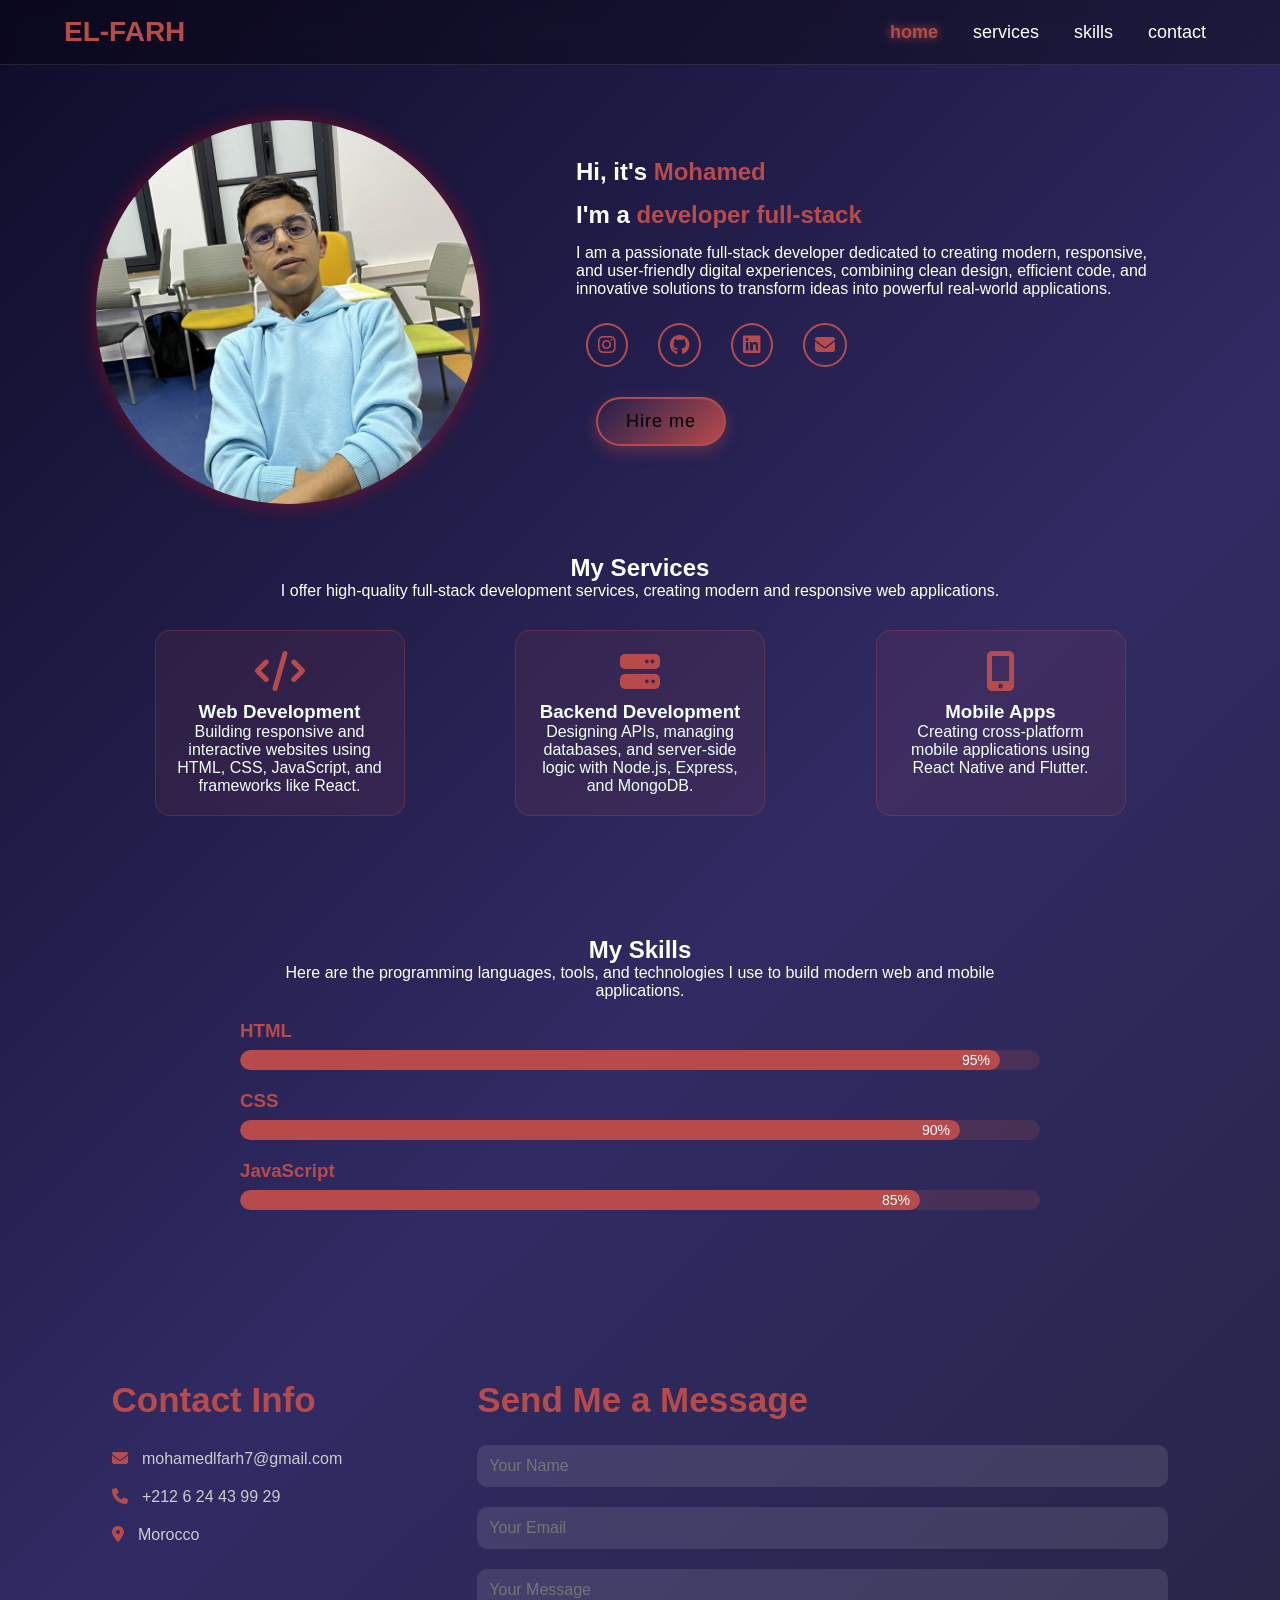
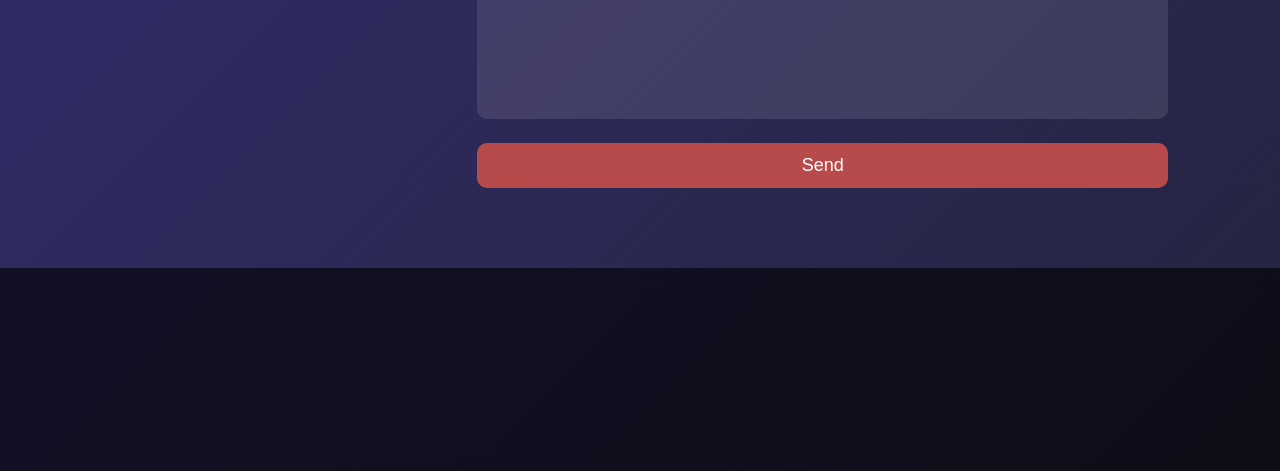
==== index.html @ b431ac71 "dans cette commit je suis partagé mon projet portfolio dans un first commit dans ce projet j'ai part" ====
<!DOCTYPE html>
<html lang="en">
<head>
<meta charset="UTF-8">
<meta name="viewport" content="width=device-width, initial-scale=1.0">
<title>Portfolio - Mohamed El Farh</title>
<link rel="stylesheet" href="https://cdnjs.cloudflare.com/ajax/libs/font-awesome/6.5.0/css/all.min.css">
<link rel="stylesheet" href="style.css">
</head>
<body>
<nav>
    <h1>EL-FARH</h1>
    <div class="burger"><i class="fa fa-bars"></i></div>
    <div id="menu">
        <a href="#index" class="active">home</a>
        <a href="#serveces">services</a>
        <a href="#skills-intro">skills</a>
        <a href="#contact-section">contact</a>
    </div>
</nav>

<section id="index">
    <img src="bg.jpg" alt="Mohamed">
    <div id="home">
        <h2 id="me">Hi, it's <span style="color:#b74b4b">Mohamed</span></h2>
        <h2 id="mes">I'm a <span style="color:#b74b4b">developer full-stack</span></h2>
        <p>I am a passionate full-stack developer dedicated to creating modern, responsive, and user-friendly digital experiences, combining clean design, efficient code, and innovative solutions to transform ideas into powerful real-world applications.</p>
        <div class="icon">
            <a href="https://www.instagram.com/el___farh48/?__pwa=1" target="_blank"><i class="fa-brands fa-instagram"></i></a>
            <a href="https://github.com/mohamedlfarh7-svg" target="_blank"><i class="fa-brands fa-github"></i></a>
            <a href="https://linkedin.com/in/mohamed-el-farh-749a71378/" target="_blank"><i class="fa-brands fa-linkedin"></i></a>
            <a href="mailto:mohamedlfarh7@gmail.com"><i class="fa-solid fa-envelope"></i></a>
        </div>
        <button>Hire me</button>
    </div>
</section>

<section id="serveces">
    <h2>My Services</h2>
    <p>I offer high-quality full-stack development services, creating modern and responsive web applications.</p>
    <div id="cards">
        <div class="card"><i class="fa-solid fa-code"></i><h3>Web Development</h3><p>Building responsive and interactive websites using HTML, CSS, JavaScript, and frameworks like React.</p></div>
        <div class="card"><i class="fa-solid fa-server"></i><h3>Backend Development</h3><p>Designing APIs, managing databases, and server-side logic with Node.js, Express, and MongoDB.</p></div>
        <div class="card"><i class="fa-solid fa-mobile-screen-button"></i><h3>Mobile Apps</h3><p>Creating cross-platform mobile applications using React Native and Flutter.</p></div>
    </div>
</section>

<section class="skills-intro" id="skills-intro">
    <h2>My Skills</h2>
    <p>Here are the programming languages, tools, and technologies I use to build modern web and mobile applications.</p>
    <div class="skill"><h3>HTML</h3><div class="bar"><div class="progress" style="--progress-width:95%;"><span>95%</span></div></div></div>
    <div class="skill"><h3>CSS</h3><div class="bar"><div class="progress" style="--progress-width:90%;"><span>90%</span></div></div></div>
    <div class="skill"><h3>JavaScript</h3><div class="bar"><div class="progress" style="--progress-width:85%;"><span>85%</span></div></div></div>
</section>

<section class="contact-section" id="contact-section">
    <div class="contact-info">
        <h2>Contact Info</h2>
        <p><i class="fa-solid fa-envelope"></i> mohamedlfarh7@gmail.com</p>
        <p><i class="fa-solid fa-phone"></i> +212 6 24 43 99 29</p>
        <p><i class="fa-solid fa-location-dot"></i> Morocco</p>
    </div>
    <div class="contact-form">
        <h2>Send Me a Message</h2>
        <form>
            <input type="text" placeholder="Your Name" required>
            <input type="email" placeholder="Your Email" required>
            <textarea placeholder="Your Message" required></textarea>
            <button type="submit" class="sub">Send</button>
        </form>
    </div>
</section>

<footer>
    <div class="footer-content">
        <h3>EL-FARH</h3>
        <p>Full-stack developer crafting modern and responsive digital experiences.</p>
        <div class="footer-socials">
            <a href="https://www.instagram.com/el___farh48/?__pwa=1" target="_blank"><i class="fa-brands fa-instagram"></i></a>
            <a href="https://github.com/mohamedlfarh7-svg" target="_blank"><i class="fa-brands fa-github"></i></a>
            <a href="https://linkedin.com/in/mohamed-el-farh-749a71378/" target="_blank"><i class="fa-brands fa-linkedin"></i></a>
        </div>
        <p class="copy">© 2024 Mohamed EL-FARH. All rights reserved.</p>
    </div>
</footer>

<script>
const burger = document.querySelector('.burger');
const menu = document.querySelector('#menu');
burger.addEventListener('click', () => {
    menu.style.display = menu.style.display === 'flex' ? 'none' : 'flex';
});
</script>
</body>
</html>
---- style.css ----
*{
    box-sizing: border-box;
    margin: 0;
    padding: 0;
    font-family: 'Segoe UI', Tahoma, Geneva, Verdana, sans-serif;
}
body{
    background: linear-gradient(135deg,#0f0c29,#302b63,#24243e);
    color: white;
}
nav{
    display: flex;
    justify-content: space-between;
    align-items: center;
    padding: 1rem 5%;
    background: rgba(0,0,0,0.3);
    position: fixed;
    width: 100%;
    top: 0;
    z-index: 100;
    backdrop-filter: blur(10px);
    border-bottom: 1px solid rgba(255,255,255,0.1);
}
nav h1{
    color: #b74b4b;
    font-size: 28px;
    cursor: pointer;
}
nav h1:hover{
    color: white;
    text-shadow: 0 0 10px #b74b4b;
}
#menu{
    display: flex;
    gap: 15px;
}
#menu a{
    color: white;
    text-decoration: none;
    font-size: 18px;
    padding: 5px 10px;
    transition: 0.3s;
}
#menu a.active{
    color: #b74b4b;
    text-shadow: 0 0 10px #b74b4b;
    font-weight: bold;
}
#menu a:hover{
    color: #b74b4b;
    text-shadow: 0 0 10px #b74b4b;
}
.burger{
    display: none;
    font-size: 28px;
    color: white;
    cursor: pointer;
}
#index{
    display: grid;
    grid-template-columns: repeat(2,50%);
    justify-content: center;
    margin-top: 120px;
    width: 90%;
    align-items: center;
}
#index img{
    width: 30vw;
    border-radius: 50%;
    justify-self: center;
    position: relative;
    box-shadow: 0 0 20px rgba(255,0,0,0.4);
    animation: fade 1.2s ease;
}
#home{
    animation: slide 1.2s ease;
}
#home h2, #home p{
    margin-bottom: 15px;
}
#home button{
    background: linear-gradient(135deg, transparent 0%, #b74b4b 100%);
    border: 2px solid #b74b4b;
    padding: 12px 28px;
    font-size: 18px;
    letter-spacing: 1px;
    border-radius: 30px;
    margin: 20px;
    transition: all 0.3s ease;
    box-shadow: 0 5px 15px rgba(183,75,75,0.4);
}
#home button:hover{
    background: #b74b4b;
    transform: scale(1.08);
    box-shadow: 0 8px 20px rgba(183,75,75,0.6);
}
.icon{
    display: flex;
    gap: 10px;
}
.icon a i{
    color: #b74b4b;
    font-size: 20px;
    margin: 10px;
    cursor: pointer;
    transition: 0.3s;
    border: 2px solid #b74b4b;
    padding: 10px;
    border-radius: 50%;
}
.icon a i:hover{
    background-color: #b74b4b;
    color: white;
    transform: scale(1.2);
}
#serveces{
    width: 90%;
    justify-self: center;
    margin: auto;
    text-align: center;
    padding-top: 50px;
}
#cards{
    display: flex;
    flex-wrap: wrap;
    justify-content: space-evenly;
    gap: 20px;
    margin-top: 30px;
}
#cards .card{
    background: rgba(183,75,75,0.1);
    border: 1px solid rgba(183,75,75,0.3);
    padding: 20px;
    color: azure;
    border-radius: 15px;
    width: 250px;
    text-align: center;
    transition: transform 0.3s;
}
#cards .card:hover{
    transform: translateY(-15px) rotateZ(1deg);
    box-shadow: 0 15px 25px rgba(183,75,75,0.4);
}
#cards .card i{
    font-size: 40px;
    color: #b74b4b;
    margin-bottom: 10px;
}
.skills-intro{
    width: 90%;
    max-width: 800px;
    margin: 120px auto 50px auto;
    text-align: center;
}
.skill{
    margin: 20px 0;
    text-align: left;
}
.skill h3{
    margin-bottom: 8px;
    color: #b74b4b;
}
.bar{
    width: 100%;
    background: rgba(183,75,75,0.2);
    border-radius: 20px;
    overflow: hidden;
    position: relative;
}
.progress{
    height: 20px;
    background: #b74b4b;
    border-radius: 20px;
    width: 0;
    animation: loadBar 1.5s forwards;
    position: relative;
}
.progress span{
    position: absolute;
    right: 10px;
    top: 0;
    color: white;
    font-size: 14px;
    line-height: 20px;
}
.contact-section{
    width: 90%;
    margin: auto;
    padding-top: 120px;
    display: flex;
    flex-wrap: wrap;
    gap: 40px;
    justify-content: space-around;
}
.contact-info{
    display: flex;
    flex-direction: column;
    gap: 20px;
}
.contact-info h2{
    color: #b74b4b;
    font-size: 35px;
    margin-bottom: 10px;
}
.contact-info p{
    color: #ccc;
}
.contact-info i{
    margin-right: 10px;
    color: #b74b4b;
}
.contact-form{
    width: 60%;
    justify-content: center;
    justify-self: center;
}
.contact-form h2{
    color: #b74b4b;
    font-size: 35px;
    margin-bottom: 15px;
}
input,textarea{
    width: 100%;
    padding: 12px;
    margin: 10px 0;
    border: none;
    border-radius: 10px;
    background: rgba(255,255,255,0.1);
    color: white;
    font-size: 16px;
}
textarea{
    height: 150px;
    resize: none;
}
.sub{
    width: 100%;
    padding: 12px;
    background: #b74b4b;
    border: none;
    border-radius: 10px;
    color: white;
    font-size: 18px;
    cursor: pointer;
    margin-top: 10px;
    transition: 0.3s;
}
.sub:hover{
    opacity: 0.8;
    transform: scale(1.03);
}
footer{
    width: 100%;
    background: rgba(0,0,0,0.6);
    border-top: 1px solid rgba(255,255,255,0.1);
    padding: 40px 0;
    margin-top: 80px;
    text-align: center;
    backdrop-filter: blur(10px);
}
.footer-content h3{
    font-size: 26px;
    color: #b74b4b;
    margin: 0 0 10px 0;
}
.footer-content p{
    color: #ccc;
    font-size: 15px;
    margin: 8px 0;
}
.footer-socials a{
    color: #b74b4b;
    font-size: 20px;
    margin: 0 10px;
}
@keyframes fade{
    from{opacity:0;transform:scale(0.9);}
    to{opacity:1;transform:scale(1);}
}
@keyframes slide{
    from{opacity:0;transform:translateY(20px);}
    to{opacity:1;transform:translateY(0);}
}
@keyframes loadBar{
    to{width:var(--progress-width);}
}
@media(max-width:850px){
    #index{grid-template-columns:1fr;margin-top:150px;text-align:center;}
    #index img{width:60vw;}
    .icon{justify-content:center;}
    .skills-intro{margin-top:150px;}
    #cards{flex-direction:column;align-items:center;}
    .contact-form{width:90%;}
    #menu{
        position:absolute;
        top:70px;
        left:0;
        width:100%;
        flex-direction:column;
        gap:0;
        display:none;
        background:rgba(0,0,0,0.9);
    }
    #menu a{
        padding:15px;
        border-bottom:1px solid rgba(183,75,75,0.3);
        text-align:center;
    }
    .burger{
        display:block;
    }
}
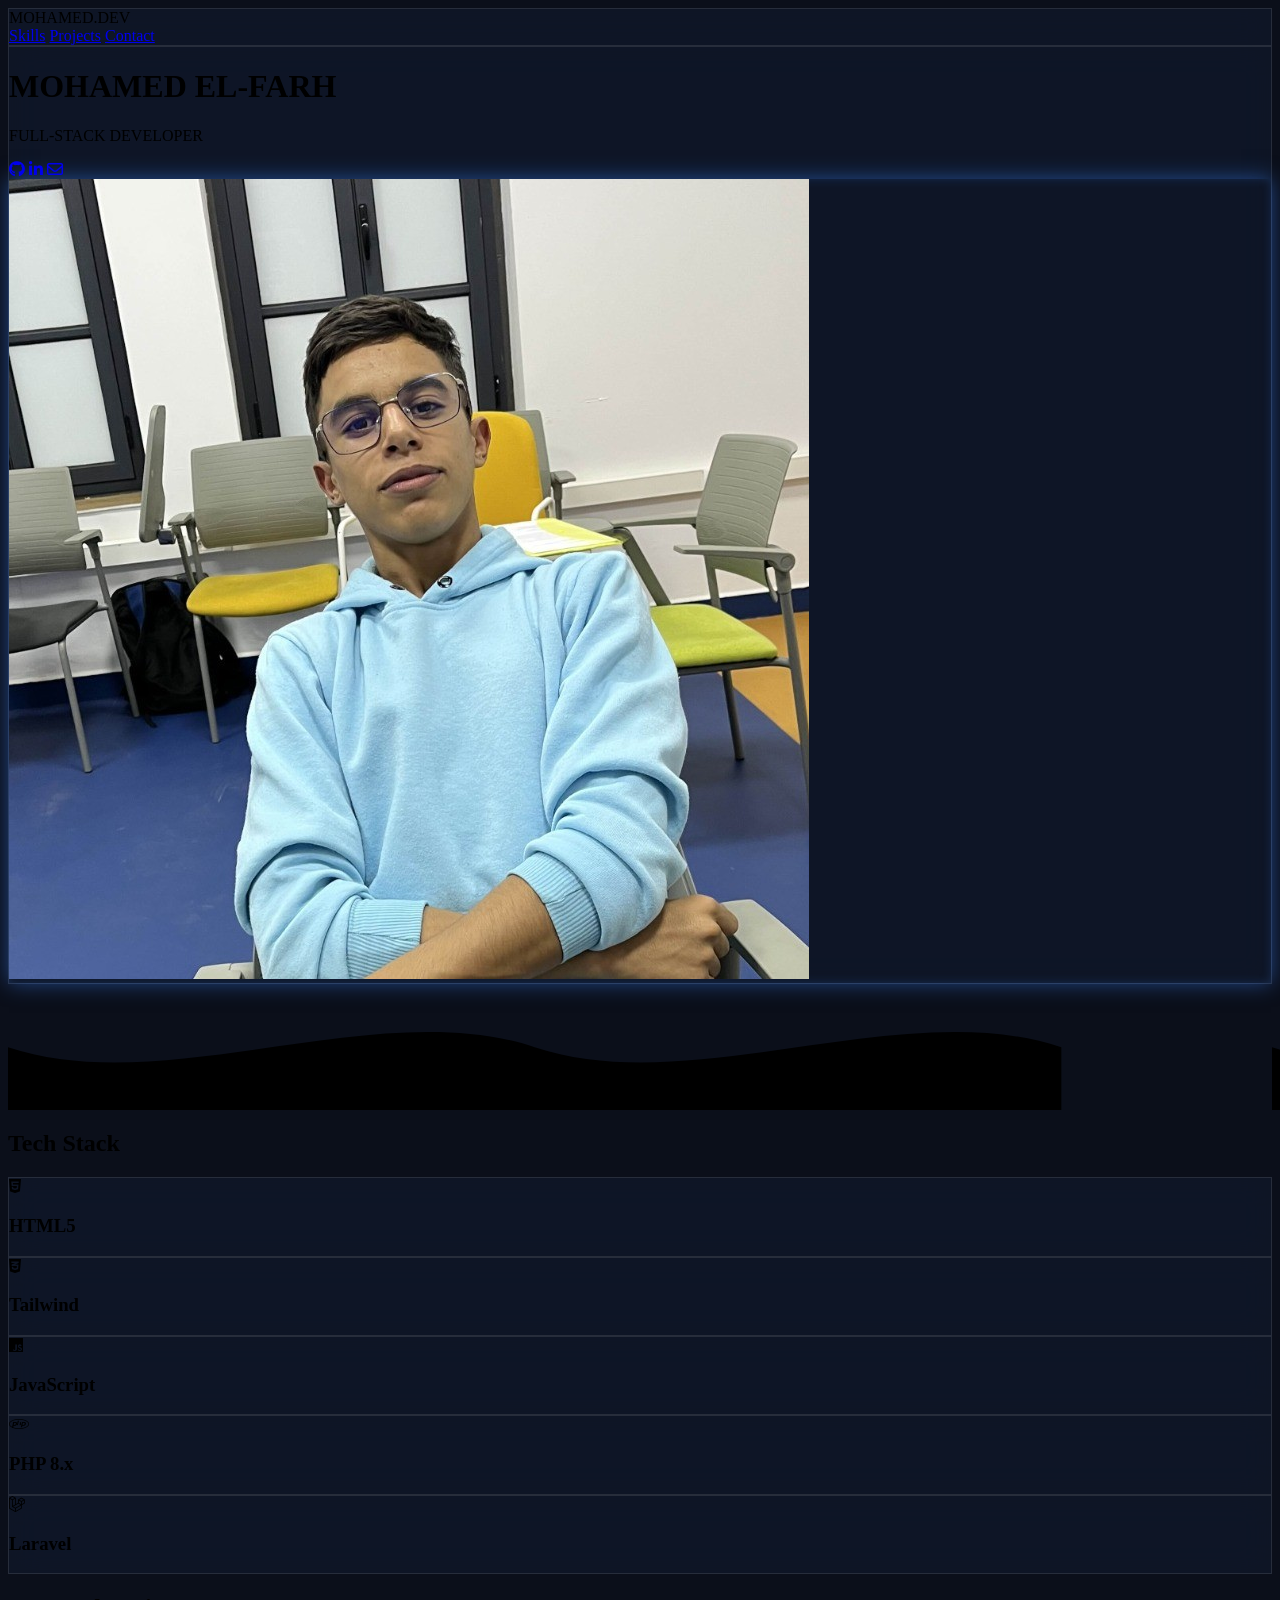
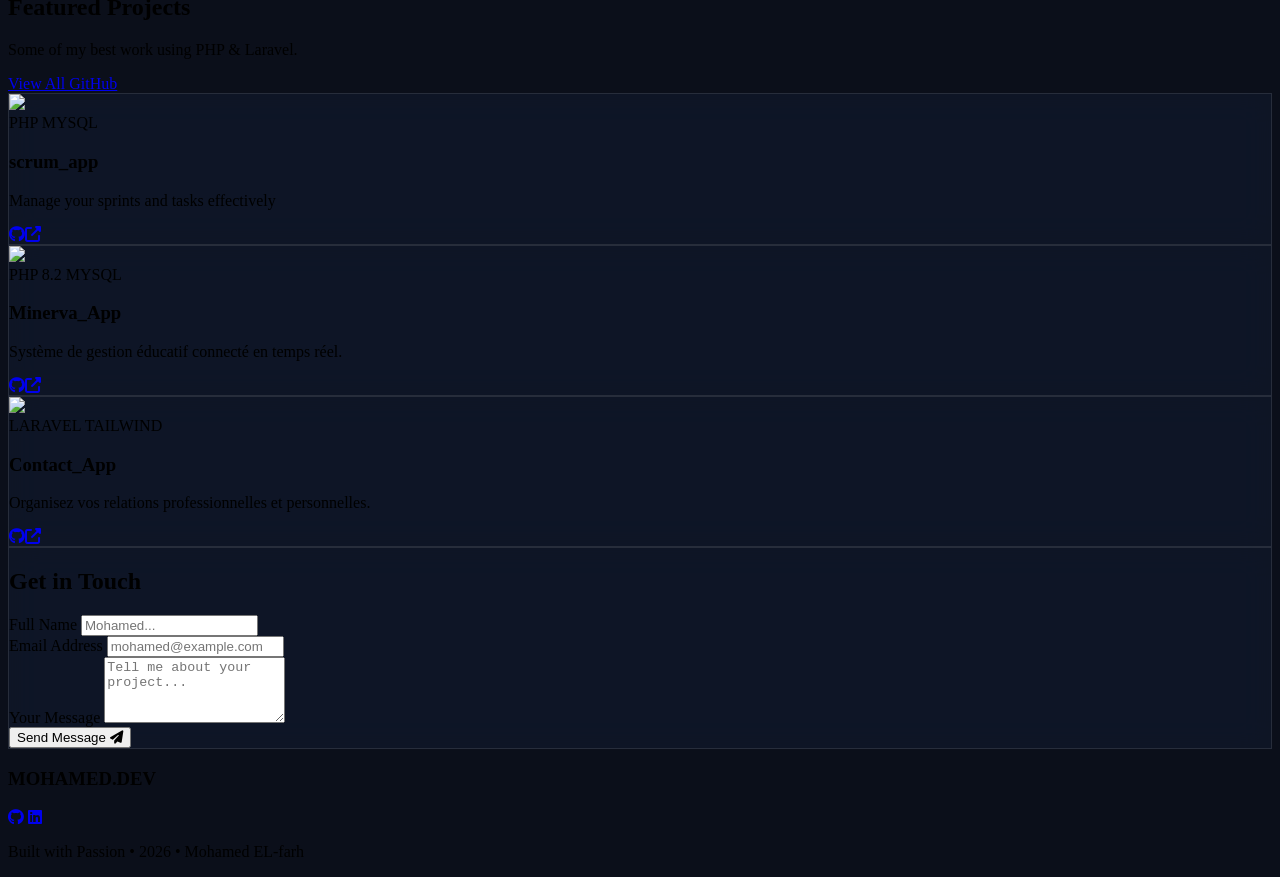
==== commit 1aaa7e67: "change designe 100% avec bon designe" ====
--- a/index.html
+++ b/index.html
@@ -1,95 +1,190 @@
 <!DOCTYPE html>
-<html lang="en">
+<html lang="en" class="scroll-smooth">
 <head>
-<meta charset="UTF-8">
-<meta name="viewport" content="width=device-width, initial-scale=1.0">
-<title>Portfolio - Mohamed El Farh</title>
-<link rel="stylesheet" href="https://cdnjs.cloudflare.com/ajax/libs/font-awesome/6.5.0/css/all.min.css">
-<link rel="stylesheet" href="style.css">
+    <meta charset="UTF-8">
+    <meta name="viewport" content="width=device-width, initial-scale=1.0">
+    <title>Mohamed El-farh | Portfolio</title>
+    <script src="https://cdn.tailwindcss.com"></script>
+    <link rel="stylesheet" href="https://cdnjs.cloudflare.com/ajax/libs/font-awesome/6.4.0/css/all.min.css">
+    <style>
+        body { background-color: #0b0f1a; }
+        .neon-border { box-shadow: 0 0 20px rgba(59, 130, 246, 0.5), inset 0 0 10px rgba(59, 130, 246, 0.2); }
+        .glass-card { background: rgba(17, 25, 40, 0.75); backdrop-filter: blur(16px) saturate(180%); border: 1px solid rgba(255, 255, 255, 0.1); }
+        @keyframes waveMove { 0% { transform: translateX(0); } 100% { transform: translateX(-50%); } }
+        .animate-wave { display: flex; width: 200%; animation: waveMove 10s linear infinite; }
+    </style>
 </head>
-<body>
-<nav>
-    <h1>EL-FARH</h1>
-    <div class="burger"><i class="fa fa-bars"></i></div>
-    <div id="menu">
-        <a href="#index" class="active">home</a>
-        <a href="#serveces">services</a>
-        <a href="#skills-intro">skills</a>
-        <a href="#contact-section">contact</a>
-    </div>
-</nav>
+<body class="text-white font-sans overflow-x-hidden">
 
-<section id="index">
-    <img src="bg.jpg" alt="Mohamed">
-    <div id="home">
-        <h2 id="me">Hi, it's <span style="color:#b74b4b">Mohamed</span></h2>
-        <h2 id="mes">I'm a <span style="color:#b74b4b">developer full-stack</span></h2>
-        <p>I am a passionate full-stack developer dedicated to creating modern, responsive, and user-friendly digital experiences, combining clean design, efficient code, and innovative solutions to transform ideas into powerful real-world applications.</p>
-        <div class="icon">
-            <a href="https://www.instagram.com/el___farh48/?__pwa=1" target="_blank"><i class="fa-brands fa-instagram"></i></a>
-            <a href="https://github.com/mohamedlfarh7-svg" target="_blank"><i class="fa-brands fa-github"></i></a>
-            <a href="https://linkedin.com/in/mohamed-el-farh-749a71378/" target="_blank"><i class="fa-brands fa-linkedin"></i></a>
-            <a href="mailto:mohamedlfarh7@gmail.com"><i class="fa-solid fa-envelope"></i></a>
+    <nav class="max-w-5xl mx-auto mt-6 px-6 sticky top-6 z-50">
+        <div class="glass-card rounded-2xl px-8 py-4 flex justify-between items-center shadow-2xl">
+            <div class="flex items-center space-x-3 text-xl font-black italic tracking-tighter">
+                MOHAMED<span class="text-cyan-400">.DEV</span>
+            </div>
+            <div class="hidden md:flex space-x-10 text-gray-300 font-medium">
+                <a href="#skills" class="hover:text-cyan-400 transition">Skills</a>
+                <a href="#projects" class="hover:text-cyan-400 transition">Projects</a>
+                <a href="#contact" class="hover:text-cyan-400 transition">Contact</a>
+            </div>
         </div>
-        <button>Hire me</button>
-    </div>
-</section>
+    </nav>
 
-<section id="serveces">
-    <h2>My Services</h2>
-    <p>I offer high-quality full-stack development services, creating modern and responsive web applications.</p>
-    <div id="cards">
-        <div class="card"><i class="fa-solid fa-code"></i><h3>Web Development</h3><p>Building responsive and interactive websites using HTML, CSS, JavaScript, and frameworks like React.</p></div>
-        <div class="card"><i class="fa-solid fa-server"></i><h3>Backend Development</h3><p>Designing APIs, managing databases, and server-side logic with Node.js, Express, and MongoDB.</p></div>
-        <div class="card"><i class="fa-solid fa-mobile-screen-button"></i><h3>Mobile Apps</h3><p>Creating cross-platform mobile applications using React Native and Flutter.</p></div>
-    </div>
-</section>
+    <main class="max-w-6xl mx-auto px-6 pt-20 relative">
+        <div class="glass-card rounded-[3rem] p-10 md:p-20 flex flex-col md:flex-row items-center justify-between relative overflow-hidden">
+            <div class="z-10 text-center md:text-left">
+                <h1 class="text-6xl md:text-8xl font-black leading-tight tracking-tighter italic">
+                    <span class="block">MOHAMED</span>
+                    <span class="block bg-gradient-to-r from-blue-300 to-purple-400 bg-clip-text text-transparent">EL-FARH</span>
+                </h1>
+                <p class="text-gray-400 text-xl mt-4 tracking-[0.2em] font-light">FULL-STACK DEVELOPER</p>
+                <div class="flex space-x-6 mt-10 justify-center md:justify-start">
+                    <a href="https://github.com/mohamedlfarh7-svg" class="w-12 h-12 rounded-full border border-cyan-500/50 flex items-center justify-center hover:bg-cyan-500/20 transition"><i class="fab fa-github text-xl text-cyan-400"></i></a>
+                    <a href="https://www.linkedin.com/in/mohamed-el-farh-749a71378/" class="w-12 h-12 rounded-full border border-cyan-500/50 flex items-center justify-center hover:bg-cyan-500/20 transition"><i class="fab fa-linkedin-in text-xl text-cyan-400"></i></a>
+                    <a href="#contact" class="w-12 h-12 rounded-full border border-cyan-500/50 flex items-center justify-center hover:bg-cyan-500/20 transition"><i class="far fa-envelope text-xl text-cyan-400"></i></a>
+                </div>
+            </div>
+            <div class="relative mt-16 md:mt-0">
+                <div class="w-64 h-64 md:w-80 md:h-80 rounded-full p-2 border-2 border-cyan-500/30 neon-border relative z-10 overflow-hidden">
+                    <img src="bg.jpg" alt="Profile" class="w-full h-full object-cover rounded-full grayscale hover:grayscale-0 transition duration-500">
+                </div>
+                <div class="absolute -top-10 -right-10 w-full h-full bg-blue-600/10 blur-[100px] rounded-full"></div>
+            </div>
+        </div>
 
-<section class="skills-intro" id="skills-intro">
-    <h2>My Skills</h2>
-    <p>Here are the programming languages, tools, and technologies I use to build modern web and mobile applications.</p>
-    <div class="skill"><h3>HTML</h3><div class="bar"><div class="progress" style="--progress-width:95%;"><span>95%</span></div></div></div>
-    <div class="skill"><h3>CSS</h3><div class="bar"><div class="progress" style="--progress-width:90%;"><span>90%</span></div></div></div>
-    <div class="skill"><h3>JavaScript</h3><div class="bar"><div class="progress" style="--progress-width:85%;"><span>85%</span></div></div></div>
-</section>
+        <div class="mt-20 overflow-hidden h-24">
+            <div class="animate-wave opacity-30">
+                <svg viewBox="0 0 1200 120" preserveAspectRatio="none" class="w-full h-20 fill-none stroke-cyan-500 stroke-1"><path d="M0,60 C150,110 350,10 500,60 C650,110 850,10 1000,60 L1000,120 L0,120 Z"></path></svg>
+                <svg viewBox="0 0 1200 120" preserveAspectRatio="none" class="w-full h-20 fill-none stroke-cyan-500 stroke-1"><path d="M0,60 C150,110 350,10 500,60 C650,110 850,10 1000,60 L1000,120 L0,120 Z"></path></svg>
+            </div>
+        </div>
+    </main>
 
-<section class="contact-section" id="contact-section">
-    <div class="contact-info">
-        <h2>Contact Info</h2>
-        <p><i class="fa-solid fa-envelope"></i> mohamedlfarh7@gmail.com</p>
-        <p><i class="fa-solid fa-phone"></i> +212 6 24 43 99 29</p>
-        <p><i class="fa-solid fa-location-dot"></i> Morocco</p>
-    </div>
-    <div class="contact-form">
-        <h2>Send Me a Message</h2>
-        <form>
-            <input type="text" placeholder="Your Name" required>
-            <input type="email" placeholder="Your Email" required>
-            <textarea placeholder="Your Message" required></textarea>
-            <button type="submit" class="sub">Send</button>
-        </form>
-    </div>
-</section>
+    <section id="skills" class="max-w-6xl mx-auto px-6 py-20">
+        <h2 class="text-4xl font-black mb-12 text-center italic tracking-tighter uppercase">Tech <span class="text-cyan-400">Stack</span></h2>
+        <div class="grid grid-cols-2 md:grid-cols-5 gap-6">
+            <div class="glass-card p-6 rounded-3xl text-center group hover:neon-border transition duration-500">
+                <i class="fab fa-html5 text-4xl text-orange-500 mb-4 group-hover:drop-shadow-[0_0_8px_#f97316]"></i>
+                <h3 class="font-bold text-sm">HTML5</h3>
+                <div class="w-full bg-gray-800 h-1 mt-4 rounded-full overflow-hidden"><div class="bg-orange-500 h-full w-[95%]"></div></div>
+            </div>
+            <div class="glass-card p-6 rounded-3xl text-center group hover:neon-border transition duration-500">
+                <i class="fab fa-css3-alt text-4xl text-blue-500 mb-4 group-hover:drop-shadow-[0_0_8px_#3b82f6]"></i>
+                <h3 class="font-bold text-sm">Tailwind</h3>
+                <div class="w-full bg-gray-800 h-1 mt-4 rounded-full overflow-hidden"><div class="bg-blue-500 h-full w-[90%]"></div></div>
+            </div>
+            <div class="glass-card p-6 rounded-3xl text-center group hover:neon-border transition duration-500">
+                <i class="fab fa-js text-4xl text-yellow-400 mb-4 group-hover:drop-shadow-[0_0_8px_#facd13]"></i>
+                <h3 class="font-bold text-sm">JavaScript</h3>
+                <div class="w-full bg-gray-800 h-1 mt-4 rounded-full overflow-hidden"><div class="bg-yellow-400 h-full w-[85%]"></div></div>
+            </div>
+            <div class="glass-card p-6 rounded-3xl text-center group hover:neon-border transition duration-500">
+                <i class="fab fa-php text-4xl text-indigo-400 mb-4 group-hover:drop-shadow-[0_0_8px_#818cf8]"></i>
+                <h3 class="font-bold text-sm">PHP 8.x</h3>
+                <div class="w-full bg-gray-800 h-1 mt-4 rounded-full overflow-hidden"><div class="bg-indigo-400 h-full w-[80%]"></div></div>
+            </div>
+            <div class="glass-card p-6 rounded-3xl text-center group hover:neon-border transition duration-500 border-t-2 border-red-500/30">
+                <i class="fab fa-laravel text-4xl text-red-500 mb-4 group-hover:drop-shadow-[0_0_8px_#ef4444]"></i>
+                <h3 class="font-bold text-sm">Laravel</h3>
+                <div class="w-full bg-gray-800 h-1 mt-4 rounded-full overflow-hidden"><div class="bg-red-500 h-full w-[88%]"></div></div>
+            </div>
+        </div>
+    </section>
 
-<footer>
-    <div class="footer-content">
-        <h3>EL-FARH</h3>
-        <p>Full-stack developer crafting modern and responsive digital experiences.</p>
-        <div class="footer-socials">
-            <a href="https://www.instagram.com/el___farh48/?__pwa=1" target="_blank"><i class="fa-brands fa-instagram"></i></a>
-            <a href="https://github.com/mohamedlfarh7-svg" target="_blank"><i class="fa-brands fa-github"></i></a>
-            <a href="https://linkedin.com/in/mohamed-el-farh-749a71378/" target="_blank"><i class="fa-brands fa-linkedin"></i></a>
+    <section id="projects" class="max-w-6xl mx-auto px-6 py-20">
+        <div class="flex justify-between items-end mb-12">
+            <div>
+                <h2 class="text-4xl font-black italic tracking-tighter uppercase">Featured <span class="text-cyan-400">Projects</span></h2>
+                <p class="text-gray-500 mt-2">Some of my best work using PHP & Laravel.</p>
+            </div>
+            <a href="#" class="text-cyan-400 font-bold border-b border-cyan-400/30 hover:border-cyan-400 transition pb-1">View All GitHub</a>
         </div>
-        <p class="copy">© 2024 Mohamed EL-FARH. All rights reserved.</p>
-    </div>
-</footer>
 
-<script>
-const burger = document.querySelector('.burger');
-const menu = document.querySelector('#menu');
-burger.addEventListener('click', () => {
-    menu.style.display = menu.style.display === 'flex' ? 'none' : 'flex';
-});
-</script>
+        <div class="grid grid-cols-1 md:grid-cols-2 lg:grid-cols-3 gap-8">
+            <div class="group glass-card rounded-[2rem] overflow-hidden relative">
+                <div class="h-56 bg-gradient-to-br from-indigo-900 to-slate-900 relative overflow-hidden">
+                    <img src="https://images.unsplash.com/photo-1557821552-17105176677c?auto=format&fit=crop&q=80&w=800" class="w-full h-full object-cover opacity-50 group-hover:scale-110 transition duration-700">
+                    <div class="absolute inset-0 bg-gradient-to-t from-[#0b0f1a] to-transparent"></div>
+                </div>
+                <div class="p-8 relative -mt-16 bg-gradient-to-t from-[#0b0f1a] to-transparent">
+                    <div class="flex gap-2 mb-4">
+                        <span class="px-3 py-1 bg-red-500/20 text-red-400 text-[10px] font-bold rounded-full border border-red-500/30">PHP</span>
+                        <span class="px-3 py-1 bg-blue-500/20 text-blue-400 text-[10px] font-bold rounded-full border border-blue-500/30">MYSQL</span>
+                    </div>
+                    <h3 class="text-xl font-black mb-2">scrum_app</h3>
+                    <p class="text-gray-400 text-sm mb-6">Manage your sprints and tasks effectively</p>
+                    <div class="flex gap-4"><a href="https://github.com/mohamedlfarh7-svg/scrum_app" class="text-cyan-400 hover:text-white transition"><i class="fab fa-github text-xl"></i></a><a href="#" class="text-cyan-400 hover:text-white transition"><i class="fas fa-external-link-alt text-xl"></i></a></div>
+                </div>
+            </div>
+
+            <div class="group glass-card rounded-[2rem] overflow-hidden relative">
+                <div class="h-56 bg-gradient-to-br from-emerald-900 to-slate-900 relative overflow-hidden">
+                    <img src="https://images.unsplash.com/photo-1560518883-ce09059eeffa?auto=format&fit=crop&q=80&w=800" class="w-full h-full object-cover opacity-50 group-hover:scale-110 transition duration-700">
+                    <div class="absolute inset-0 bg-gradient-to-t from-[#0b0f1a] to-transparent"></div>
+                </div>
+                <div class="p-8 relative -mt-16 bg-gradient-to-t from-[#0b0f1a] to-transparent">
+                    <div class="flex gap-2 mb-4">
+                        <span class="px-3 py-1 bg-indigo-500/20 text-indigo-400 text-[10px] font-bold rounded-full border border-indigo-500/30">PHP 8.2</span>
+                        <span class="px-3 py-1 bg-yellow-500/20 text-yellow-400 text-[10px] font-bold rounded-full border border-yellow-500/30">MYSQL</span>
+                    </div>
+                    <h3 class="text-xl font-black mb-2">Minerva_App</h3>
+                    <p class="text-gray-400 text-sm mb-6">Système de gestion éducatif connecté en temps réel.</p>
+                    <div class="flex gap-4"><a href="https://github.com/abdelhakimallouani/Minerva" class="text-cyan-400 hover:text-white transition"><i class="fab fa-github text-xl"></i></a><a href="#" class="text-cyan-400 hover:text-white transition"><i class="fas fa-external-link-alt text-xl"></i></a></div>
+                </div>
+            </div>
+
+            <div class="group glass-card rounded-[2rem] overflow-hidden relative">
+                <div class="h-56 bg-gradient-to-br from-purple-900 to-slate-900 relative overflow-hidden">
+                    <img src="https://images.unsplash.com/photo-1551288049-bbdac8a28516?auto=format&fit=crop&q=80&w=800" class="w-full h-full object-cover opacity-50 group-hover:scale-110 transition duration-700">
+                    <div class="absolute inset-0 bg-gradient-to-t from-[#0b0f1a] to-transparent"></div>
+                </div>
+                <div class="p-8 relative -mt-16 bg-gradient-to-t from-[#0b0f1a] to-transparent">
+                    <div class="flex gap-2 mb-4">
+                        <span class="px-3 py-1 bg-red-500/20 text-red-400 text-[10px] font-bold rounded-full border border-red-500/30">LARAVEL</span>
+                        <span class="px-3 py-1 bg-cyan-500/20 text-cyan-400 text-[10px] font-bold rounded-full border border-cyan-500/30">TAILWIND</span>
+                    </div>
+                    <h3 class="text-xl font-black mb-2">Contact_App</h3>
+                    <p class="text-gray-400 text-sm mb-6">Organisez vos relations professionnelles et personnelles.</p>
+                    <div class="flex gap-4"><a href="https://github.com/mohamedlfarh7-svg/contact_name" class="text-cyan-400 hover:text-white transition"><i class="fab fa-github text-xl"></i></a><a href="#" class="text-cyan-400 hover:text-white transition"><i class="fas fa-external-link-alt text-xl"></i></a></div>
+                </div>
+            </div>
+        </div>
+    </section>
+
+    <section id="contact" class="max-w-4xl mx-auto px-6 py-20 mb-20">
+        <div class="glass-card rounded-[3rem] p-10 md:p-16 border-t border-white/20">
+            <h2 class="text-4xl font-black mb-12 text-center italic uppercase tracking-tighter">Get in <span class="text-cyan-400">Touch</span></h2>
+            <form action="#" class="space-y-6">
+                <div class="grid grid-cols-1 md:grid-cols-2 gap-6">
+                    <div class="space-y-2">
+                        <label class="text-xs font-bold text-gray-500 uppercase ml-4">Full Name</label>
+                        <input type="text" placeholder="Mohamed..." class="w-full bg-white/5 border border-white/10 p-4 rounded-2xl focus:outline-none focus:border-cyan-400 transition">
+                    </div>
+                    <div class="space-y-2">
+                        <label class="text-xs font-bold text-gray-500 uppercase ml-4">Email Address</label>
+                        <input type="email" placeholder="mohamed@example.com" class="w-full bg-white/5 border border-white/10 p-4 rounded-2xl focus:outline-none focus:border-cyan-400 transition">
+                    </div>
+                </div>
+                <div class="space-y-2">
+                    <label class="text-xs font-bold text-gray-500 uppercase ml-4">Your Message</label>
+                    <textarea rows="4" placeholder="Tell me about your project..." class="w-full bg-white/5 border border-white/10 p-4 rounded-2xl focus:outline-none focus:border-cyan-400 transition"></textarea>
+                </div>
+                <button class="w-full bg-gradient-to-r from-cyan-500 to-blue-600 p-5 rounded-2xl font-black text-lg hover:shadow-[0_0_30px_rgba(34,211,238,0.4)] transition duration-500 uppercase tracking-widest">
+                    Send Message <i class="fas fa-paper-plane ml-2"></i>
+                </button>
+            </form>
+        </div>
+    </section>
+
+    <footer class="border-t border-white/5 py-12 text-center">
+        <div class="max-w-6xl mx-auto px-6 flex flex-col items-center gap-4">
+            <h3 class="text-xl font-black italic">MOHAMED<span class="text-cyan-400">.DEV</span></h3>
+            <div class="flex space-x-6 text-gray-500">
+                <a href="#" class="hover:text-cyan-400 transition"><i class="fab fa-github"></i></a>
+                <a href="#" class="hover:text-cyan-400 transition"><i class="fab fa-linkedin"></i></a>
+            </div>
+            <p class="text-gray-600 text-[10px] uppercase tracking-[0.3em] mt-4">Built with Passion • 2026 • Mohamed EL-farh</p>
+        </div>
+    </footer>
+
 </body>
-</html>
+</html>
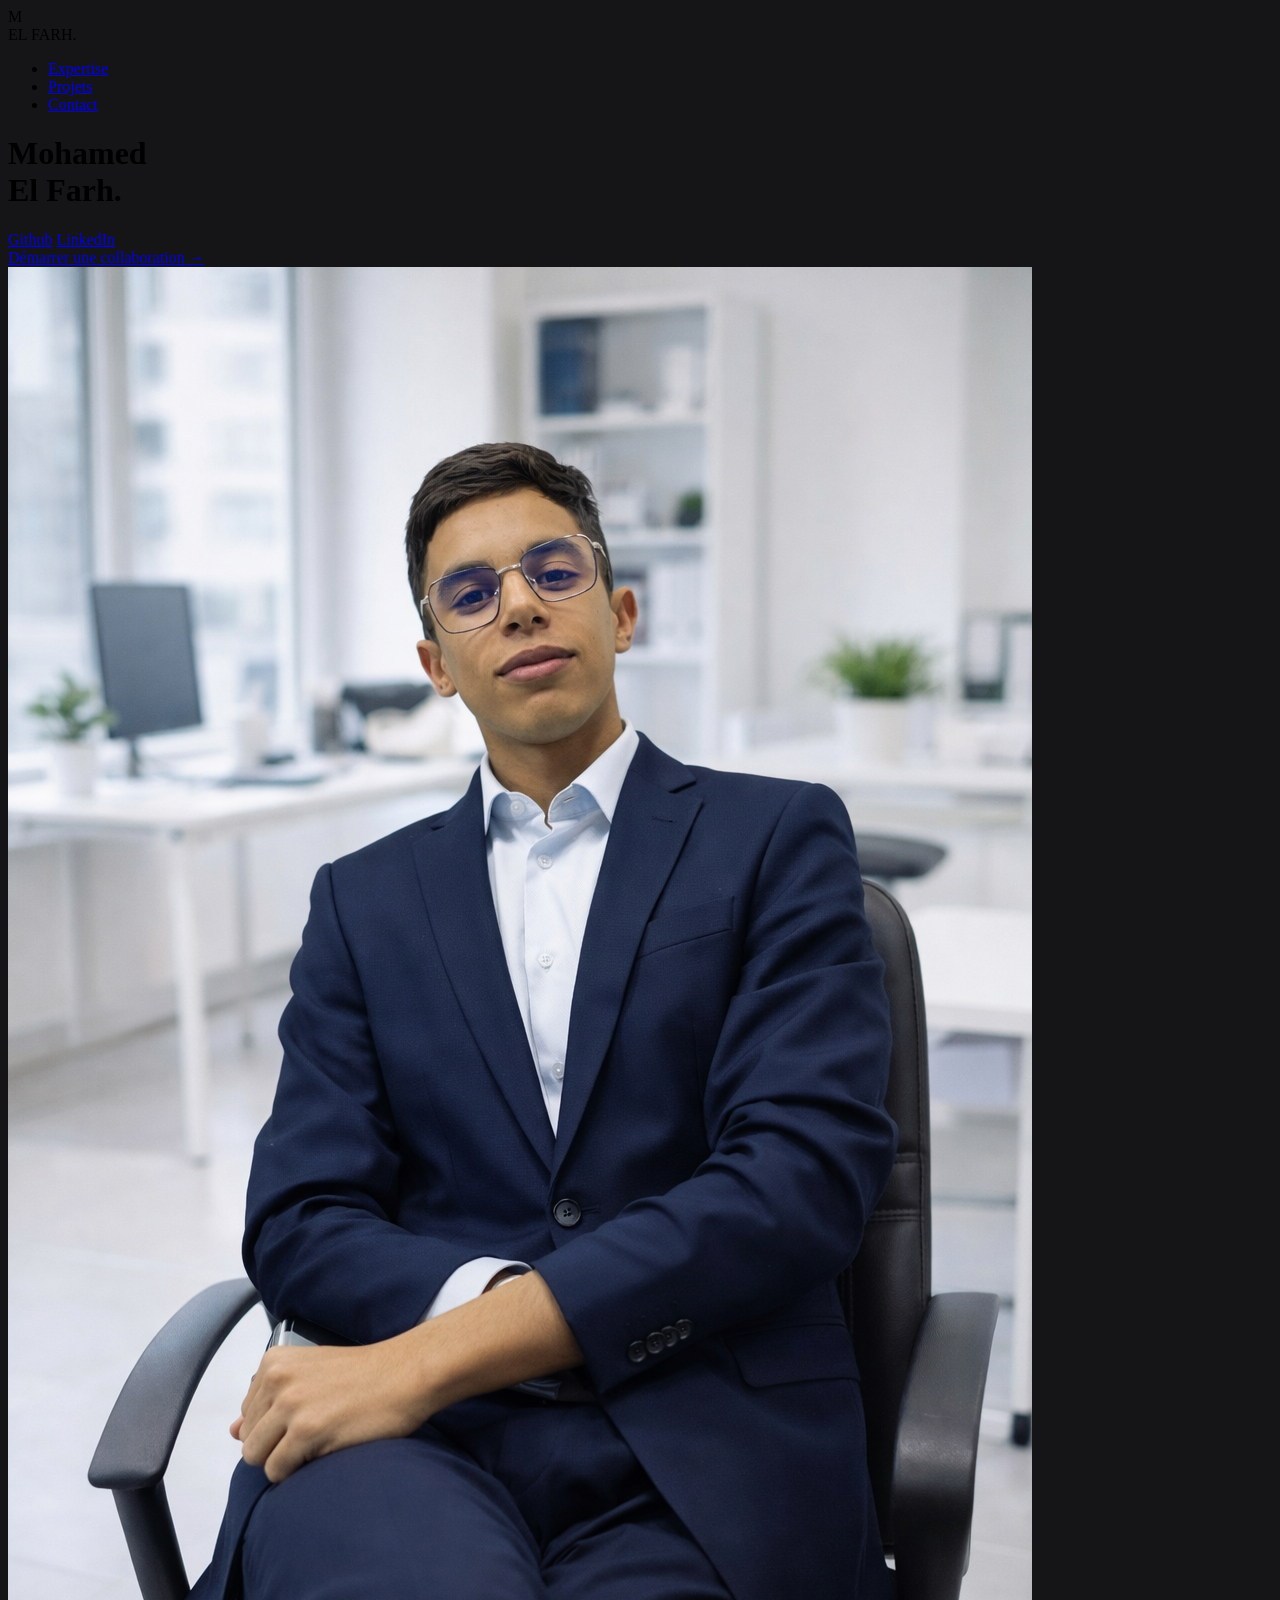
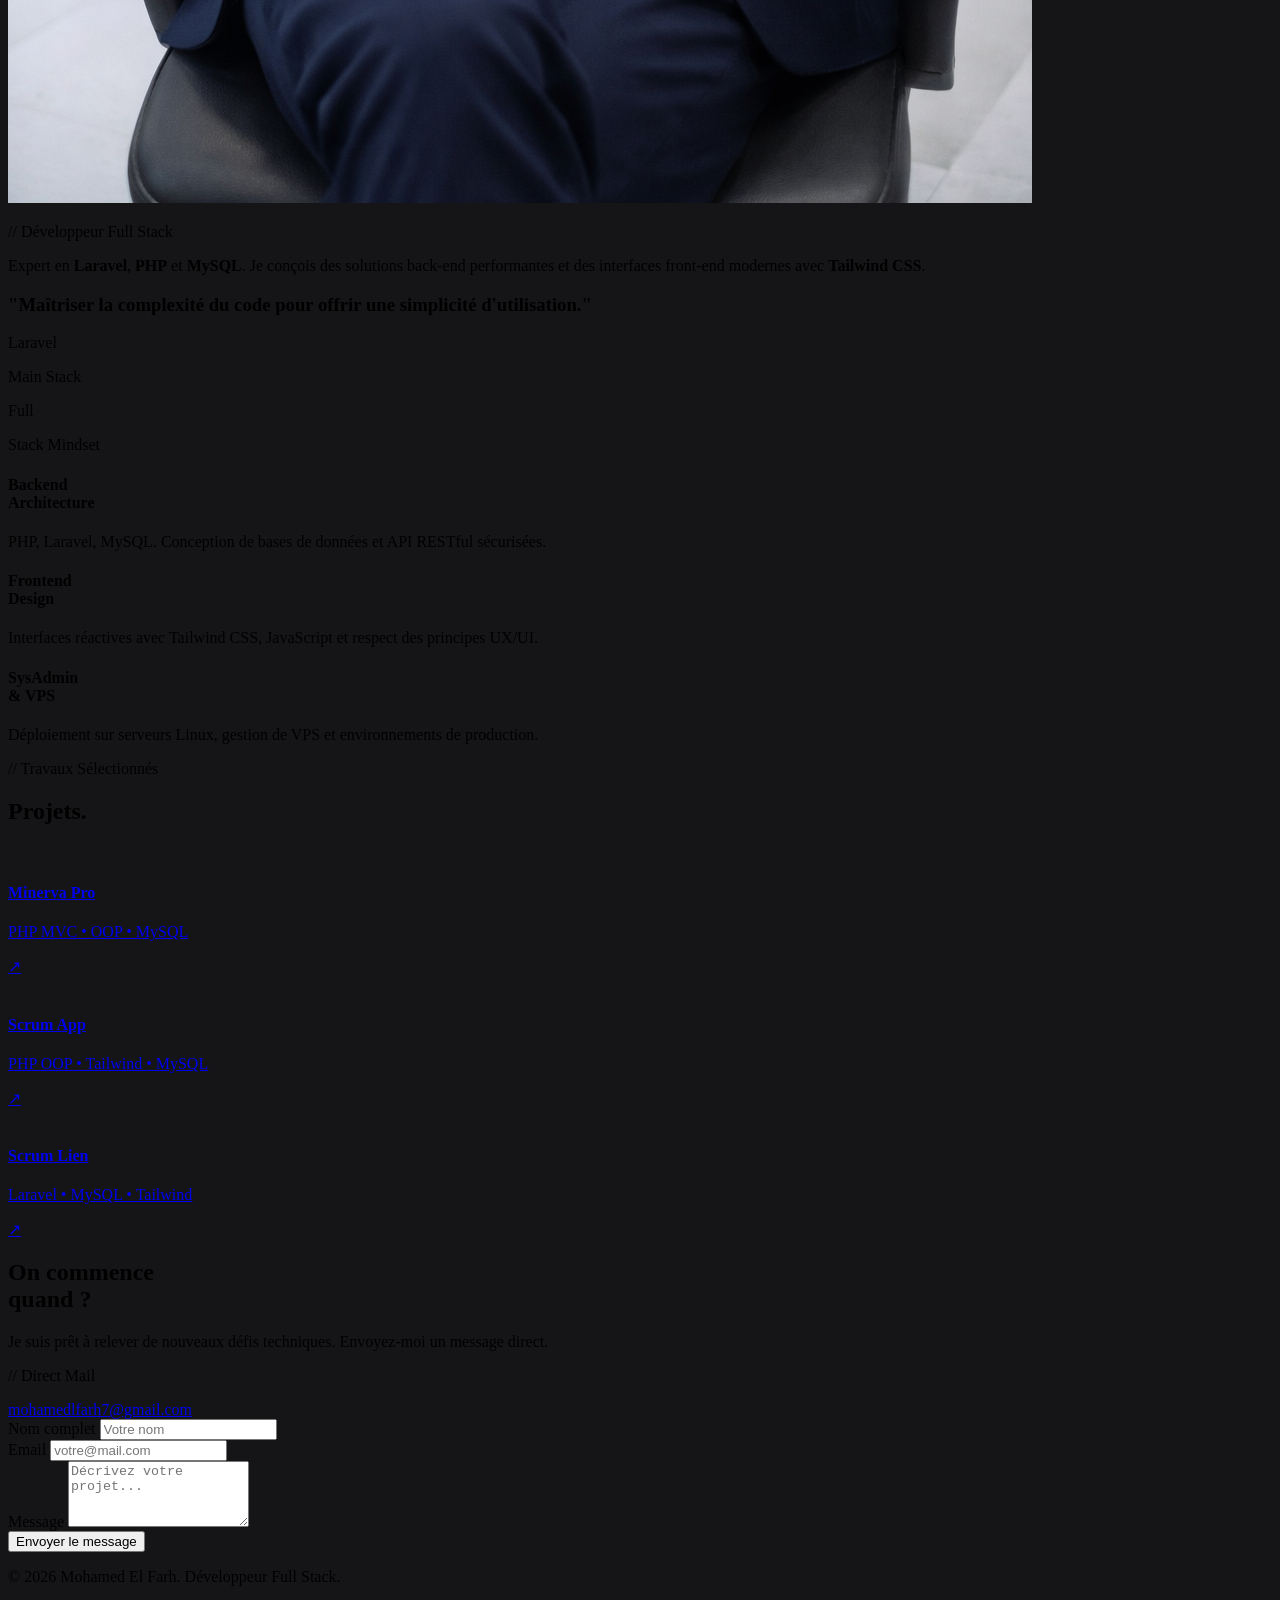
==== commit 4036bb6b: "new designe for portfolio" ====
--- a/index.html
+++ b/index.html
@@ -1,190 +1,217 @@
 <!DOCTYPE html>
-<html lang="en" class="scroll-smooth">
+<html lang="fr" class="scroll-smooth">
 <head>
     <meta charset="UTF-8">
     <meta name="viewport" content="width=device-width, initial-scale=1.0">
-    <title>Mohamed El-farh | Portfolio</title>
+    <title>Mohamed El Farh | Full Stack Developer</title>
     <script src="https://cdn.tailwindcss.com"></script>
-    <link rel="stylesheet" href="https://cdnjs.cloudflare.com/ajax/libs/font-awesome/6.4.0/css/all.min.css">
+    <link href="https://fonts.googleapis.com/css2?family=Inter:wght@300;400;600;700;900&display=swap" rel="stylesheet">
+    <script>
+        tailwind.config = {
+            theme: {
+                extend: {
+                    colors: {
+                        darkBg: '#151517',
+                        cardGray: '#1c1c1f',
+                        accentYellow: '#ffb400',
+                    },
+                    fontFamily: { sans: ['Inter', 'sans-serif'] }
+                }
+            }
+        }
+    </script>
     <style>
-        body { background-color: #0b0f1a; }
-        .neon-border { box-shadow: 0 0 20px rgba(59, 130, 246, 0.5), inset 0 0 10px rgba(59, 130, 246, 0.2); }
-        .glass-card { background: rgba(17, 25, 40, 0.75); backdrop-filter: blur(16px) saturate(180%); border: 1px solid rgba(255, 255, 255, 0.1); }
-        @keyframes waveMove { 0% { transform: translateX(0); } 100% { transform: translateX(-50%); } }
-        .animate-wave { display: flex; width: 200%; animation: waveMove 10s linear infinite; }
+        body { background-color: #151517; overflow-x: hidden; }
+        .reveal { opacity: 0; transform: translateY(40px); transition: all 0.9s cubic-bezier(0.17, 0.55, 0.55, 1); }
+        .reveal.active { opacity: 1; transform: translateY(0); }
+        .project-image { transition: all 0.8s ease; filter: grayscale(100%); transform: scale(1.01); }
+        .project-card:hover .project-image { filter: grayscale(0%); transform: scale(1.06); }
+        img { transition: transform 1.2s ease; }
+        img:hover { transform: scale(1.03); }
     </style>
 </head>
-<body class="text-white font-sans overflow-x-hidden">
-
-    <nav class="max-w-5xl mx-auto mt-6 px-6 sticky top-6 z-50">
-        <div class="glass-card rounded-2xl px-8 py-4 flex justify-between items-center shadow-2xl">
-            <div class="flex items-center space-x-3 text-xl font-black italic tracking-tighter">
-                MOHAMED<span class="text-cyan-400">.DEV</span>
-            </div>
-            <div class="hidden md:flex space-x-10 text-gray-300 font-medium">
-                <a href="#skills" class="hover:text-cyan-400 transition">Skills</a>
-                <a href="#projects" class="hover:text-cyan-400 transition">Projects</a>
-                <a href="#contact" class="hover:text-cyan-400 transition">Contact</a>
-            </div>
-        </div>
-    </nav>
-
-    <main class="max-w-6xl mx-auto px-6 pt-20 relative">
-        <div class="glass-card rounded-[3rem] p-10 md:p-20 flex flex-col md:flex-row items-center justify-between relative overflow-hidden">
-            <div class="z-10 text-center md:text-left">
-                <h1 class="text-6xl md:text-8xl font-black leading-tight tracking-tighter italic">
-                    <span class="block">MOHAMED</span>
-                    <span class="block bg-gradient-to-r from-blue-300 to-purple-400 bg-clip-text text-transparent">EL-FARH</span>
-                </h1>
-                <p class="text-gray-400 text-xl mt-4 tracking-[0.2em] font-light">FULL-STACK DEVELOPER</p>
-                <div class="flex space-x-6 mt-10 justify-center md:justify-start">
-                    <a href="https://github.com/mohamedlfarh7-svg" class="w-12 h-12 rounded-full border border-cyan-500/50 flex items-center justify-center hover:bg-cyan-500/20 transition"><i class="fab fa-github text-xl text-cyan-400"></i></a>
-                    <a href="https://www.linkedin.com/in/mohamed-el-farh-749a71378/" class="w-12 h-12 rounded-full border border-cyan-500/50 flex items-center justify-center hover:bg-cyan-500/20 transition"><i class="fab fa-linkedin-in text-xl text-cyan-400"></i></a>
-                    <a href="#contact" class="w-12 h-12 rounded-full border border-cyan-500/50 flex items-center justify-center hover:bg-cyan-500/20 transition"><i class="far fa-envelope text-xl text-cyan-400"></i></a>
-                </div>
-            </div>
-            <div class="relative mt-16 md:mt-0">
-                <div class="w-64 h-64 md:w-80 md:h-80 rounded-full p-2 border-2 border-cyan-500/30 neon-border relative z-10 overflow-hidden">
-                    <img src="bg.jpg" alt="Profile" class="w-full h-full object-cover rounded-full grayscale hover:grayscale-0 transition duration-500">
-                </div>
-                <div class="absolute -top-10 -right-10 w-full h-full bg-blue-600/10 blur-[100px] rounded-full"></div>
-            </div>
-        </div>
-
-        <div class="mt-20 overflow-hidden h-24">
-            <div class="animate-wave opacity-30">
-                <svg viewBox="0 0 1200 120" preserveAspectRatio="none" class="w-full h-20 fill-none stroke-cyan-500 stroke-1"><path d="M0,60 C150,110 350,10 500,60 C650,110 850,10 1000,60 L1000,120 L0,120 Z"></path></svg>
-                <svg viewBox="0 0 1200 120" preserveAspectRatio="none" class="w-full h-20 fill-none stroke-cyan-500 stroke-1"><path d="M0,60 C150,110 350,10 500,60 C650,110 850,10 1000,60 L1000,120 L0,120 Z"></path></svg>
-            </div>
-        </div>
-    </main>
-
-    <section id="skills" class="max-w-6xl mx-auto px-6 py-20">
-        <h2 class="text-4xl font-black mb-12 text-center italic tracking-tighter uppercase">Tech <span class="text-cyan-400">Stack</span></h2>
-        <div class="grid grid-cols-2 md:grid-cols-5 gap-6">
-            <div class="glass-card p-6 rounded-3xl text-center group hover:neon-border transition duration-500">
-                <i class="fab fa-html5 text-4xl text-orange-500 mb-4 group-hover:drop-shadow-[0_0_8px_#f97316]"></i>
-                <h3 class="font-bold text-sm">HTML5</h3>
-                <div class="w-full bg-gray-800 h-1 mt-4 rounded-full overflow-hidden"><div class="bg-orange-500 h-full w-[95%]"></div></div>
-            </div>
-            <div class="glass-card p-6 rounded-3xl text-center group hover:neon-border transition duration-500">
-                <i class="fab fa-css3-alt text-4xl text-blue-500 mb-4 group-hover:drop-shadow-[0_0_8px_#3b82f6]"></i>
-                <h3 class="font-bold text-sm">Tailwind</h3>
-                <div class="w-full bg-gray-800 h-1 mt-4 rounded-full overflow-hidden"><div class="bg-blue-500 h-full w-[90%]"></div></div>
-            </div>
-            <div class="glass-card p-6 rounded-3xl text-center group hover:neon-border transition duration-500">
-                <i class="fab fa-js text-4xl text-yellow-400 mb-4 group-hover:drop-shadow-[0_0_8px_#facd13]"></i>
-                <h3 class="font-bold text-sm">JavaScript</h3>
-                <div class="w-full bg-gray-800 h-1 mt-4 rounded-full overflow-hidden"><div class="bg-yellow-400 h-full w-[85%]"></div></div>
-            </div>
-            <div class="glass-card p-6 rounded-3xl text-center group hover:neon-border transition duration-500">
-                <i class="fab fa-php text-4xl text-indigo-400 mb-4 group-hover:drop-shadow-[0_0_8px_#818cf8]"></i>
-                <h3 class="font-bold text-sm">PHP 8.x</h3>
-                <div class="w-full bg-gray-800 h-1 mt-4 rounded-full overflow-hidden"><div class="bg-indigo-400 h-full w-[80%]"></div></div>
-            </div>
-            <div class="glass-card p-6 rounded-3xl text-center group hover:neon-border transition duration-500 border-t-2 border-red-500/30">
-                <i class="fab fa-laravel text-4xl text-red-500 mb-4 group-hover:drop-shadow-[0_0_8px_#ef4444]"></i>
-                <h3 class="font-bold text-sm">Laravel</h3>
-                <div class="w-full bg-gray-800 h-1 mt-4 rounded-full overflow-hidden"><div class="bg-red-500 h-full w-[88%]"></div></div>
-            </div>
-        </div>
-    </section>
-
-    <section id="projects" class="max-w-6xl mx-auto px-6 py-20">
-        <div class="flex justify-between items-end mb-12">
-            <div>
-                <h2 class="text-4xl font-black italic tracking-tighter uppercase">Featured <span class="text-cyan-400">Projects</span></h2>
-                <p class="text-gray-500 mt-2">Some of my best work using PHP & Laravel.</p>
-            </div>
-            <a href="#" class="text-cyan-400 font-bold border-b border-cyan-400/30 hover:border-cyan-400 transition pb-1">View All GitHub</a>
-        </div>
-
-        <div class="grid grid-cols-1 md:grid-cols-2 lg:grid-cols-3 gap-8">
-            <div class="group glass-card rounded-[2rem] overflow-hidden relative">
-                <div class="h-56 bg-gradient-to-br from-indigo-900 to-slate-900 relative overflow-hidden">
-                    <img src="https://images.unsplash.com/photo-1557821552-17105176677c?auto=format&fit=crop&q=80&w=800" class="w-full h-full object-cover opacity-50 group-hover:scale-110 transition duration-700">
-                    <div class="absolute inset-0 bg-gradient-to-t from-[#0b0f1a] to-transparent"></div>
-                </div>
-                <div class="p-8 relative -mt-16 bg-gradient-to-t from-[#0b0f1a] to-transparent">
-                    <div class="flex gap-2 mb-4">
-                        <span class="px-3 py-1 bg-red-500/20 text-red-400 text-[10px] font-bold rounded-full border border-red-500/30">PHP</span>
-                        <span class="px-3 py-1 bg-blue-500/20 text-blue-400 text-[10px] font-bold rounded-full border border-blue-500/30">MYSQL</span>
-                    </div>
-                    <h3 class="text-xl font-black mb-2">scrum_app</h3>
-                    <p class="text-gray-400 text-sm mb-6">Manage your sprints and tasks effectively</p>
-                    <div class="flex gap-4"><a href="https://github.com/mohamedlfarh7-svg/scrum_app" class="text-cyan-400 hover:text-white transition"><i class="fab fa-github text-xl"></i></a><a href="#" class="text-cyan-400 hover:text-white transition"><i class="fas fa-external-link-alt text-xl"></i></a></div>
-                </div>
-            </div>
-
-            <div class="group glass-card rounded-[2rem] overflow-hidden relative">
-                <div class="h-56 bg-gradient-to-br from-emerald-900 to-slate-900 relative overflow-hidden">
-                    <img src="https://images.unsplash.com/photo-1560518883-ce09059eeffa?auto=format&fit=crop&q=80&w=800" class="w-full h-full object-cover opacity-50 group-hover:scale-110 transition duration-700">
-                    <div class="absolute inset-0 bg-gradient-to-t from-[#0b0f1a] to-transparent"></div>
-                </div>
-                <div class="p-8 relative -mt-16 bg-gradient-to-t from-[#0b0f1a] to-transparent">
-                    <div class="flex gap-2 mb-4">
-                        <span class="px-3 py-1 bg-indigo-500/20 text-indigo-400 text-[10px] font-bold rounded-full border border-indigo-500/30">PHP 8.2</span>
-                        <span class="px-3 py-1 bg-yellow-500/20 text-yellow-400 text-[10px] font-bold rounded-full border border-yellow-500/30">MYSQL</span>
-                    </div>
-                    <h3 class="text-xl font-black mb-2">Minerva_App</h3>
-                    <p class="text-gray-400 text-sm mb-6">Système de gestion éducatif connecté en temps réel.</p>
-                    <div class="flex gap-4"><a href="https://github.com/abdelhakimallouani/Minerva" class="text-cyan-400 hover:text-white transition"><i class="fab fa-github text-xl"></i></a><a href="#" class="text-cyan-400 hover:text-white transition"><i class="fas fa-external-link-alt text-xl"></i></a></div>
-                </div>
-            </div>
-
-            <div class="group glass-card rounded-[2rem] overflow-hidden relative">
-                <div class="h-56 bg-gradient-to-br from-purple-900 to-slate-900 relative overflow-hidden">
-                    <img src="https://images.unsplash.com/photo-1551288049-bbdac8a28516?auto=format&fit=crop&q=80&w=800" class="w-full h-full object-cover opacity-50 group-hover:scale-110 transition duration-700">
-                    <div class="absolute inset-0 bg-gradient-to-t from-[#0b0f1a] to-transparent"></div>
-                </div>
-                <div class="p-8 relative -mt-16 bg-gradient-to-t from-[#0b0f1a] to-transparent">
-                    <div class="flex gap-2 mb-4">
-                        <span class="px-3 py-1 bg-red-500/20 text-red-400 text-[10px] font-bold rounded-full border border-red-500/30">LARAVEL</span>
-                        <span class="px-3 py-1 bg-cyan-500/20 text-cyan-400 text-[10px] font-bold rounded-full border border-cyan-500/30">TAILWIND</span>
-                    </div>
-                    <h3 class="text-xl font-black mb-2">Contact_App</h3>
-                    <p class="text-gray-400 text-sm mb-6">Organisez vos relations professionnelles et personnelles.</p>
-                    <div class="flex gap-4"><a href="https://github.com/mohamedlfarh7-svg/contact_name" class="text-cyan-400 hover:text-white transition"><i class="fab fa-github text-xl"></i></a><a href="#" class="text-cyan-400 hover:text-white transition"><i class="fas fa-external-link-alt text-xl"></i></a></div>
-                </div>
-            </div>
-        </div>
-    </section>
-
-    <section id="contact" class="max-w-4xl mx-auto px-6 py-20 mb-20">
-        <div class="glass-card rounded-[3rem] p-10 md:p-16 border-t border-white/20">
-            <h2 class="text-4xl font-black mb-12 text-center italic uppercase tracking-tighter">Get in <span class="text-cyan-400">Touch</span></h2>
-            <form action="#" class="space-y-6">
-                <div class="grid grid-cols-1 md:grid-cols-2 gap-6">
-                    <div class="space-y-2">
-                        <label class="text-xs font-bold text-gray-500 uppercase ml-4">Full Name</label>
-                        <input type="text" placeholder="Mohamed..." class="w-full bg-white/5 border border-white/10 p-4 rounded-2xl focus:outline-none focus:border-cyan-400 transition">
-                    </div>
-                    <div class="space-y-2">
-                        <label class="text-xs font-bold text-gray-500 uppercase ml-4">Email Address</label>
-                        <input type="email" placeholder="mohamed@example.com" class="w-full bg-white/5 border border-white/10 p-4 rounded-2xl focus:outline-none focus:border-cyan-400 transition">
-                    </div>
-                </div>
-                <div class="space-y-2">
-                    <label class="text-xs font-bold text-gray-500 uppercase ml-4">Your Message</label>
-                    <textarea rows="4" placeholder="Tell me about your project..." class="w-full bg-white/5 border border-white/10 p-4 rounded-2xl focus:outline-none focus:border-cyan-400 transition"></textarea>
-                </div>
-                <button class="w-full bg-gradient-to-r from-cyan-500 to-blue-600 p-5 rounded-2xl font-black text-lg hover:shadow-[0_0_30px_rgba(34,211,238,0.4)] transition duration-500 uppercase tracking-widest">
-                    Send Message <i class="fas fa-paper-plane ml-2"></i>
-                </button>
-            </form>
-        </div>
-    </section>
-
-    <footer class="border-t border-white/5 py-12 text-center">
-        <div class="max-w-6xl mx-auto px-6 flex flex-col items-center gap-4">
-            <h3 class="text-xl font-black italic">MOHAMED<span class="text-cyan-400">.DEV</span></h3>
-            <div class="flex space-x-6 text-gray-500">
-                <a href="#" class="hover:text-cyan-400 transition"><i class="fab fa-github"></i></a>
-                <a href="#" class="hover:text-cyan-400 transition"><i class="fab fa-linkedin"></i></a>
-            </div>
-            <p class="text-gray-600 text-[10px] uppercase tracking-[0.3em] mt-4">Built with Passion • 2026 • Mohamed EL-farh</p>
-        </div>
-    </footer>
+<body class="text-white antialiased selection:bg-accentYellow selection:text-black">
+
+<nav class="fixed w-full z-50 bg-darkBg/90 backdrop-blur-md border-b border-white/5">
+    <div class="max-w-7xl mx-auto px-8 py-5 flex justify-between items-center">
+        <div class="flex items-center gap-2 group cursor-pointer">
+            <div class="w-8 h-8 bg-accentYellow rounded-br-lg flex items-center justify-center text-black font-black transition-transform group-hover:rotate-12">M</div>
+            <span class="font-black tracking-tighter text-xl">EL FARH.</span>
+        </div>
+        <ul class="hidden md:flex gap-10 text-[10px] uppercase tracking-[0.3em] font-bold text-gray-500">
+            <li><a href="#services" class="hover:text-accentYellow transition">Expertise</a></li>
+            <li><a href="#portfolio" class="hover:text-accentYellow transition">Projets</a></li>
+            <li><a href="#contact" class="hover:text-accentYellow transition">Contact</a></li>
+        </ul>
+    </div>
+</nav>
+
+<header class="min-h-screen flex items-center px-8 pt-20">
+    <div class="max-w-7xl mx-auto grid md:grid-cols-2 gap-12 items-center w-full">
+        <div class="reveal">
+            <h1 class="text-7xl md:text-[110px] font-black leading-[0.85] mb-10 tracking-tighter">
+                Mohamed <br> <span class="text-accentYellow">El Farh.</span>
+            </h1>
+            <div class="flex gap-8 mb-16 items-center">
+                <a href="https://github.com/mohamedlfarh7-svg" target="_blank" class="text-gray-500 hover:text-white transition font-bold text-xs tracking-widest uppercase border-b border-transparent hover:border-white">Github</a>
+                <a href="https://www.linkedin.com/in/mohamed-el-farh-749a71378/" target="_blank" class="text-gray-500 hover:text-white transition font-bold text-xs tracking-widest uppercase border-b border-transparent hover:border-white">LinkedIn</a>
+            </div>
+            <a href="#contact" class="inline-block border-b-2 border-accentYellow pb-2 text-[10px] uppercase tracking-[0.4em] font-black hover:text-accentYellow transition hover:-translate-y-1 transition-transform">Démarrer une collaboration →</a>
+        </div>
+
+        <div class="relative reveal" style="transition-delay: 200ms;">
+            <div class="bg-accentYellow aspect-[4/5] md:w-[85%] ml-auto rounded-sm overflow-hidden group shadow-2xl">
+                <img src="profil.png" alt="Mohamed El Farh" class="w-full h-full object-cover grayscale mix-blend-multiply group-hover:grayscale-0 group-hover:mix-blend-normal transition duration-1000">
+            </div>
+            <div class="absolute -bottom-10 left-0 md:left-8 bg-cardGray p-10 border border-white/5 shadow-2xl max-w-sm">
+                <p class="text-accentYellow text-[9px] uppercase tracking-[0.4em] font-black mb-3">// Développeur Full Stack</p>
+                <p class="text-gray-300 text-sm leading-relaxed font-medium">Expert en <b>Laravel</b>, <b>PHP</b> et <b>MySQL</b>. Je conçois des solutions back-end performantes et des interfaces front-end modernes avec <b>Tailwind CSS</b>.</p>
+            </div>
+        </div>
+    </div>
+</header>
+
+<section id="services" class="py-40 px-8 bg-white/[0.02]">
+    <div class="max-w-7xl mx-auto">
+        <div class="grid md:grid-cols-2 gap-20 items-center mb-32 reveal">
+            <h3 class="text-3xl md:text-4xl font-bold tracking-tighter italic text-gray-400">"Maîtriser la complexité du code pour offrir une simplicité d'utilisation."</h3>
+            <div class="flex gap-12">
+                <div>
+                    <p class="text-5xl font-black text-accentYellow">Laravel</p>
+                    <p class="text-[9px] uppercase tracking-widest text-gray-500 font-bold mt-2">Main Stack</p>
+                </div>
+                <div>
+                    <p class="text-5xl font-black text-accentYellow">Full</p>
+                    <p class="text-[9px] uppercase tracking-widest text-gray-500 font-bold mt-2">Stack Mindset</p>
+                </div>
+            </div>
+        </div>
+
+        <div class="grid md:grid-cols-3 gap-px bg-white/10 reveal shadow-2xl">
+            <div class="bg-accentYellow p-12 text-black">
+                <h4 class="text-2xl font-black uppercase leading-none mb-6">Backend <br> Architecture</h4>
+                <p class="text-sm font-bold opacity-70">PHP, Laravel, MySQL. Conception de bases de données et API RESTful sécurisées.</p>
+            </div>
+            <div class="bg-cardGray p-12 hover:bg-zinc-800 transition-colors">
+                <h4 class="text-2xl font-black uppercase leading-none mb-6 text-white">Frontend <br> Design</h4>
+                <p class="text-sm text-gray-400 font-medium">Interfaces réactives avec Tailwind CSS, JavaScript et respect des principes UX/UI.</p>
+            </div>
+            <div class="bg-cardGray p-12 hover:bg-zinc-800 transition-colors">
+                <h4 class="text-2xl font-black uppercase leading-none mb-6 text-white">SysAdmin <br> & VPS</h4>
+                <p class="text-sm text-gray-400 font-medium">Déploiement sur serveurs Linux, gestion de VPS et environnements de production.</p>
+            </div>
+        </div>
+    </div>
+</section>
+
+<section id="portfolio" class="py-40 px-8">
+    <div class="max-w-7xl mx-auto">
+        <div class="mb-24 reveal">
+            <p class="text-accentYellow text-[10px] uppercase tracking-[0.5em] font-black mb-4">// Travaux Sélectionnés</p>
+            <h2 class="text-6xl md:text-7xl font-black tracking-tighter italic underline decoration-accentYellow decoration-4 underline-offset-8">Projets.</h2>
+        </div>
+
+        <div class="grid md:grid-cols-2 gap-x-20 gap-y-32">
+            <div class="reveal project-card group">
+                <a href="https://github.com/abdelhakimallouani/Minerva" target="_blank" class="block">
+                    <div class="bg-zinc-900 aspect-video overflow-hidden mb-8 border border-white/5 rounded-lg shadow-xl">
+                        <img src="https://images.unsplash.com/photo-1509062522246-3755977927d7?q=80&w=1200&auto=format&fit=crop" class="w-full h-full object-cover project-image" alt="">
+                    </div>
+                    <div class="flex justify-between items-center">
+                        <div>
+                            <h4 class="text-3xl font-black uppercase italic tracking-tighter group-hover:text-accentYellow transition-colors">Minerva Pro</h4>
+                            <p class="text-gray-500 text-[10px] tracking-[0.2em] uppercase mt-2 font-bold italic">PHP MVC • OOP • MySQL</p>
+                        </div>
+                        <div class="w-12 h-12 border border-white/10 rounded-full flex items-center justify-center group-hover:bg-white group-hover:text-black transition-all">↗</div>
+                    </div>
+                </a>
+            </div>
+
+            <div class="reveal project-card group md:mt-40">
+                <a href="https://github.com/mohamedlfarh7-svg/scrum_app" target="_blank" class="block">
+                    <div class="bg-zinc-900 aspect-video overflow-hidden mb-8 border border-white/5 rounded-lg shadow-xl">
+                        <img src="https://images.unsplash.com/photo-1531403009284-440f080d1e12?q=80&w=800" class="w-full h-full object-cover project-image" alt="">
+                    </div>
+                    <div class="flex justify-between items-center">
+                        <div>
+                            <h4 class="text-3xl font-black uppercase italic tracking-tighter group-hover:text-accentYellow transition-colors">Scrum App</h4>
+                            <p class="text-gray-500 text-[10px] tracking-[0.2em] uppercase mt-2 font-bold italic">PHP OOP • Tailwind • MySQL</p>
+                        </div>
+                        <div class="w-12 h-12 border border-white/10 rounded-full flex items-center justify-center group-hover:bg-white group-hover:text-black transition-all">↗</div>
+                    </div>
+                </a>
+            </div>
+
+            <div class="reveal project-card group">
+                <a href="https://github.com/mohamedlfarh7-svg/scrum_lien" target="_blank" class="block">
+                    <div class="bg-zinc-900 aspect-video overflow-hidden mb-8 border border-white/5 rounded-lg shadow-xl">
+                        <img src="https://images.unsplash.com/photo-1555066931-4365d14bab8c?q=80&w=800" class="w-full h-full object-cover project-image" alt="">
+                    </div>
+                    <div class="flex justify-between items-center">
+                        <div>
+                            <h4 class="text-3xl font-black uppercase italic tracking-tighter group-hover:text-accentYellow transition-colors">Scrum Lien</h4>
+                            <p class="text-gray-500 text-[10px] tracking-[0.2em] uppercase mt-2 font-bold italic">Laravel • MySQL • Tailwind</p>
+                        </div>
+                        <div class="w-12 h-12 border border-white/10 rounded-full flex items-center justify-center group-hover:bg-white group-hover:text-black transition-all">↗</div>
+                    </div>
+                </a>
+            </div>
+        </div>
+    </div>
+</section>
+
+<footer id="contact" class="py-32 px-8 bg-cardGray relative overflow-hidden">
+    <div class="max-w-7xl mx-auto grid md:grid-cols-2 gap-20 relative z-10">
+        <div class="reveal">
+            <h2 class="text-6xl md:text-8xl font-black mb-12 tracking-tighter italic leading-[0.85]">On commence <br> <span class="text-accentYellow">quand ?</span></h2>
+            <div class="space-y-6">
+                <p class="text-gray-400 max-w-sm text-lg font-medium">Je suis prêt à relever de nouveaux défis techniques. Envoyez-moi un message direct.</p>
+                <div class="pt-4">
+                    <p class="text-[10px] uppercase tracking-[0.4em] font-black text-gray-500 mb-2">// Direct Mail</p>
+                    <a href="mailto:mohamedlfarh7@gmail.com" class="text-2xl md:text-3xl font-black hover:text-accentYellow transition-colors underline decoration-1 underline-offset-8">mohamedlfarh7@gmail.com</a>
+                </div>
+            </div>
+        </div>
+
+        <form action="https://formspree.io/f/xnqxxxx" method="POST" class="space-y-8 reveal bg-darkBg p-8 md:p-12 rounded-lg border border-white/5 shadow-2xl">
+            <div class="grid grid-cols-1 md:grid-cols-2 gap-8">
+                <div class="border-b border-white/10 py-4 focus-within:border-accentYellow transition">
+                    <label class="text-[9px] uppercase tracking-widest text-gray-500 block mb-2 font-black">Nom complet</label>
+                    <input type="text" name="name" required class="bg-transparent w-full outline-none text-white font-semibold" placeholder="Votre nom">
+                </div>
+                <div class="border-b border-white/10 py-4 focus-within:border-accentYellow transition">
+                    <label class="text-[9px] uppercase tracking-widest text-gray-500 block mb-2 font-black">Email</label>
+                    <input type="email" name="email" required class="bg-transparent w-full outline-none text-white font-semibold" placeholder="votre@mail.com">
+                </div>
+            </div>
+            <div class="border-b border-white/10 py-4 focus-within:border-accentYellow transition">
+                <label class="text-[9px] uppercase tracking-widest text-gray-500 block mb-2 font-black">Message</label>
+                <textarea name="message" required rows="4" class="bg-transparent w-full outline-none text-white font-semibold resize-none" placeholder="Décrivez votre projet..."></textarea>
+            </div>
+            <button type="submit" class="w-full md:w-auto bg-accentYellow text-black px-14 py-5 text-[11px] font-black uppercase tracking-[0.4em] hover:bg-white transition-all transform hover:-translate-y-1 shadow-lg">Envoyer le message</button>
+        </form>
+    </div>
+
+    <div class="max-w-7xl mx-auto mt-40 pt-10 border-t border-white/5 flex flex-col md:flex-row justify-between items-center text-[9px] uppercase tracking-[0.4em] text-gray-600 font-bold">
+        <p>© 2026 Mohamed El Farh. Développeur Full Stack.</p>
+        <div class="flex gap-10 mt-8 md:mt-0">
+            <a href="https://github.com/mohamedlfarh7-svg" target="_blank" class="hover:text-white transition italic underline decoration-accentYellow decoration-2 underline-offset-4">GitHub</a>
+            <a href="https://www.linkedin.com/in/mohamed-el-farh-749a71378/" target="_blank" class="hover:text-white transition italic underline decoration-accentYellow decoration-2 underline-offset-4">LinkedIn</a>
+        </div>
+    </div>
+</footer>
+
+<script>
+const observer = new IntersectionObserver((entries) => {
+    entries.forEach(entry => {
+        if (entry.isIntersecting) {
+            entry.target.classList.add('active');
+        }
+    });
+}, { threshold: 0.15 });
+
+document.querySelectorAll('.reveal').forEach((el) => observer.observe(el));
+</script>
 
 </body>
 </html>
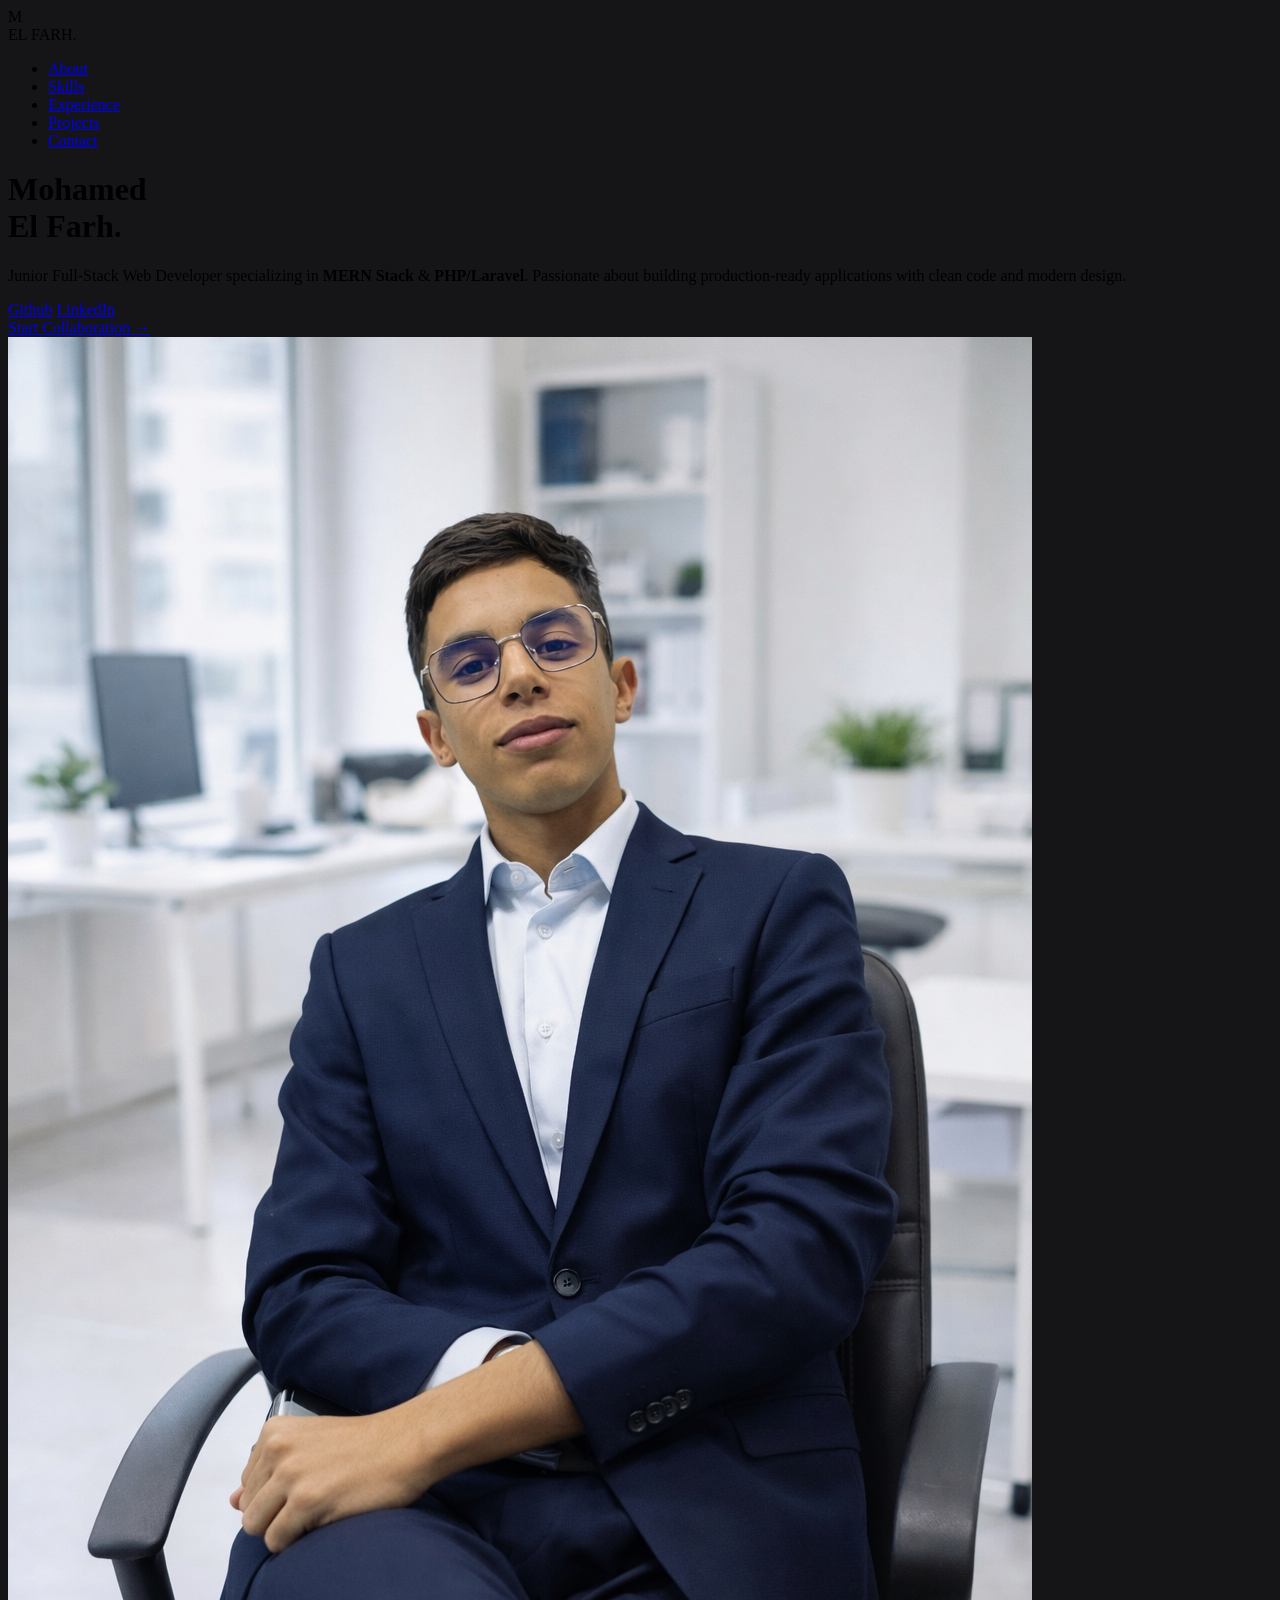
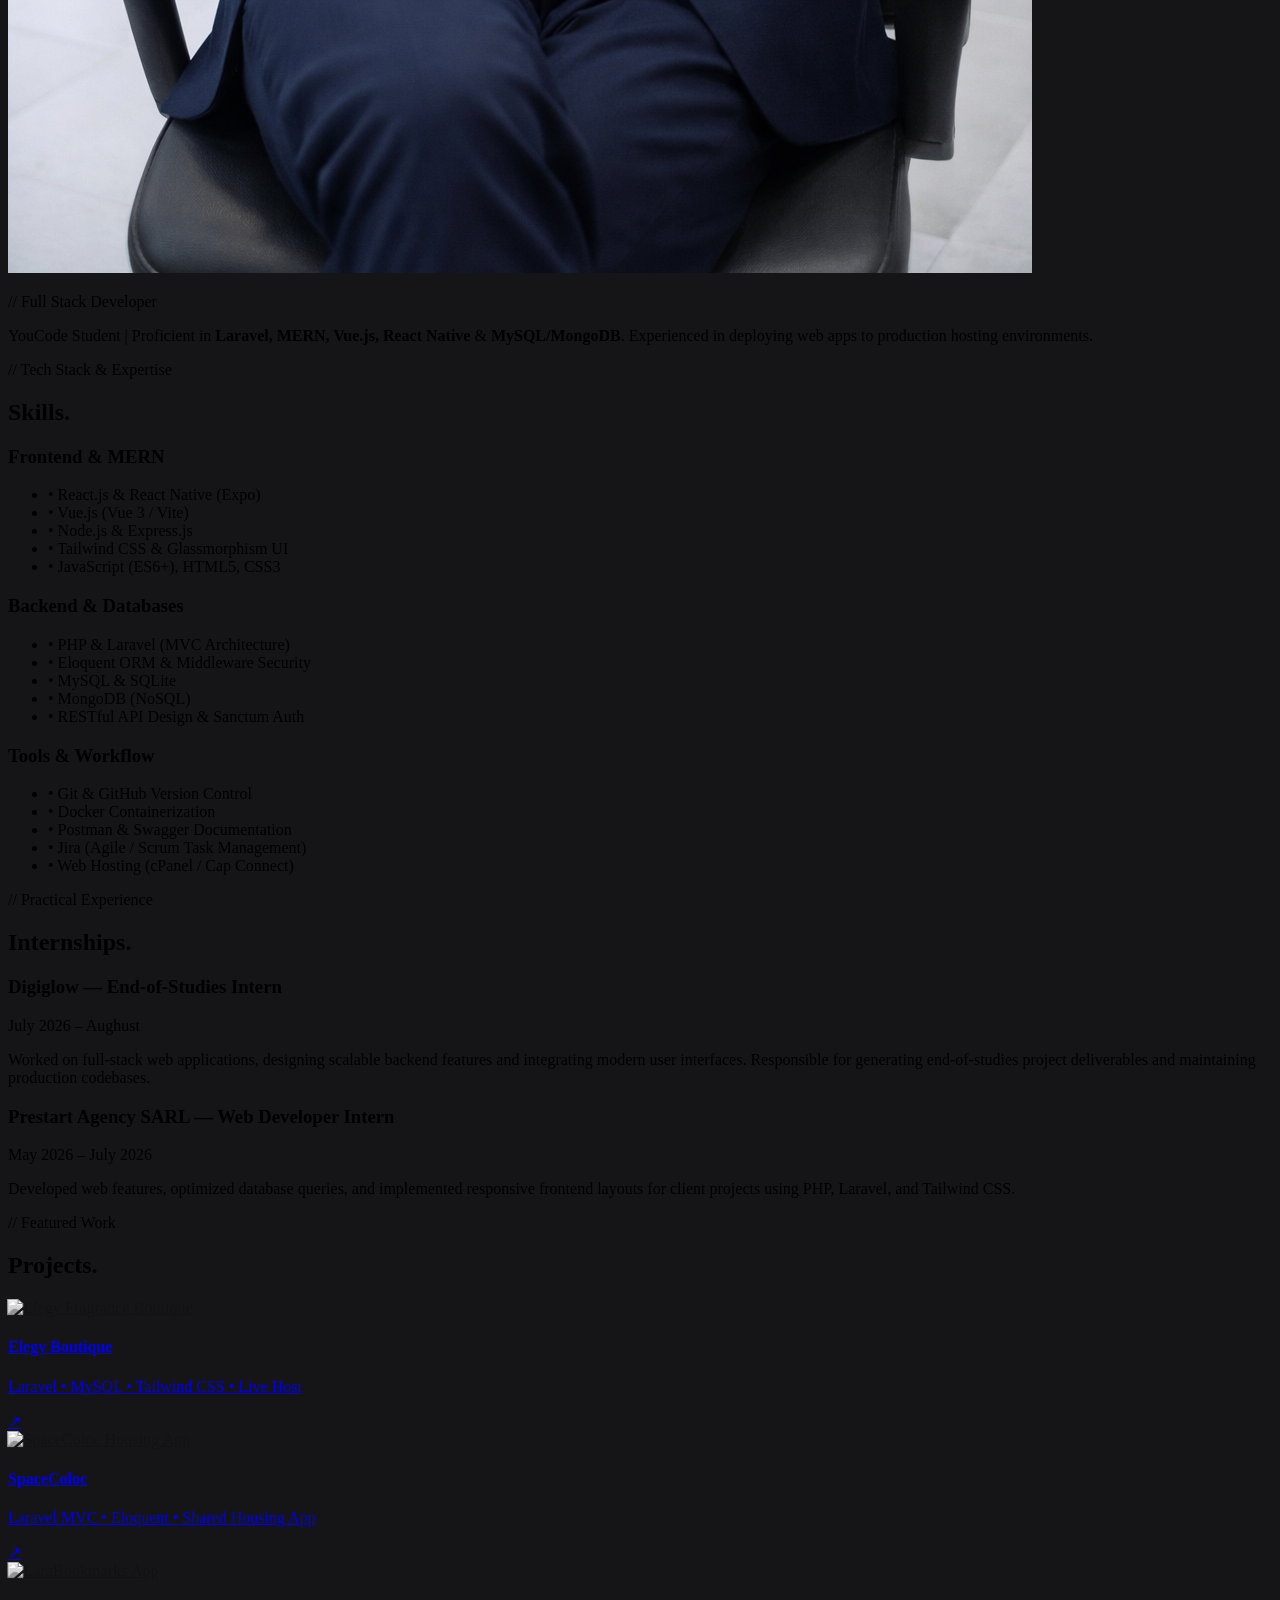
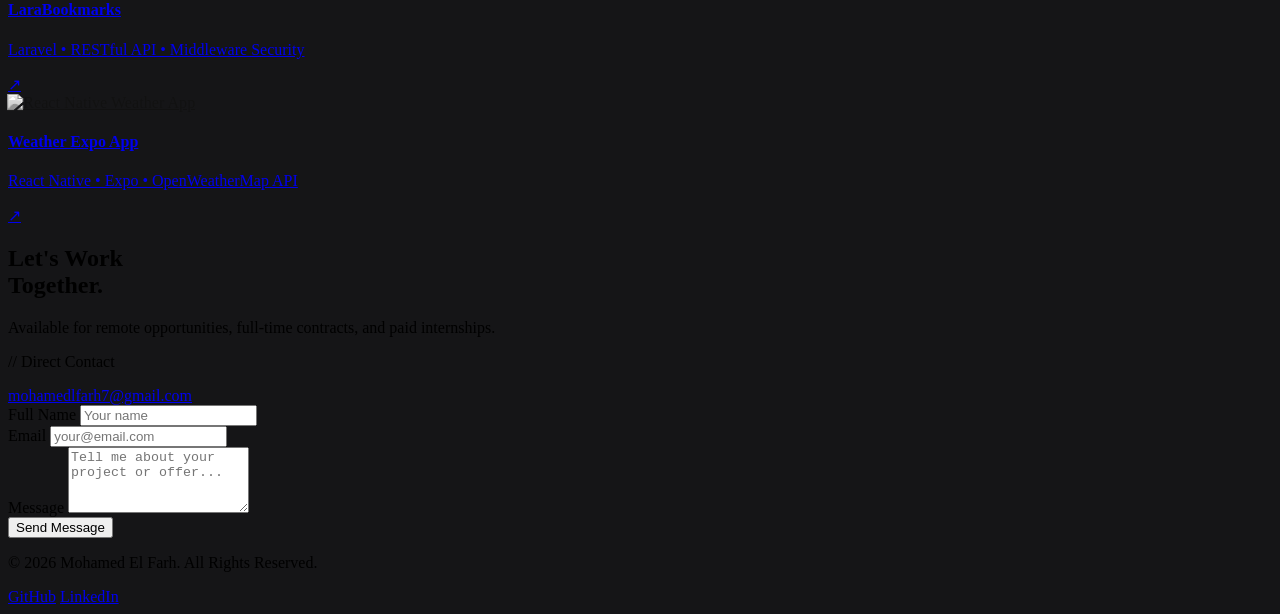
==== commit c0c6dd58: "feat: update portfolio with MERN stack, experience, and projects" ====
--- a/index.html
+++ b/index.html
@@ -1,9 +1,9 @@
 <!DOCTYPE html>
-<html lang="fr" class="scroll-smooth">
+<html lang="en" class="scroll-smooth">
 <head>
     <meta charset="UTF-8">
     <meta name="viewport" content="width=device-width, initial-scale=1.0">
-    <title>Mohamed El Farh | Full Stack Developer</title>
+    <title>Mohamed El Farh | Junior Full Stack Web Developer</title>
     <script src="https://cdn.tailwindcss.com"></script>
     <link href="https://fonts.googleapis.com/css2?family=Inter:wght@300;400;600;700;900&display=swap" rel="stylesheet">
     <script>
@@ -32,6 +32,7 @@
 </head>
 <body class="text-white antialiased selection:bg-accentYellow selection:text-black">
 
+<!-- Navigation -->
 <nav class="fixed w-full z-50 bg-darkBg/90 backdrop-blur-md border-b border-white/5">
     <div class="max-w-7xl mx-auto px-8 py-5 flex justify-between items-center">
         <div class="flex items-center gap-2 group cursor-pointer">
@@ -39,118 +40,193 @@
             <span class="font-black tracking-tighter text-xl">EL FARH.</span>
         </div>
         <ul class="hidden md:flex gap-10 text-[10px] uppercase tracking-[0.3em] font-bold text-gray-500">
-            <li><a href="#services" class="hover:text-accentYellow transition">Expertise</a></li>
-            <li><a href="#portfolio" class="hover:text-accentYellow transition">Projets</a></li>
+            <li><a href="#about" class="hover:text-accentYellow transition">About</a></li>
+            <li><a href="#skills" class="hover:text-accentYellow transition">Skills</a></li>
+            <li><a href="#experience" class="hover:text-accentYellow transition">Experience</a></li>
+            <li><a href="#portfolio" class="hover:text-accentYellow transition">Projects</a></li>
             <li><a href="#contact" class="hover:text-accentYellow transition">Contact</a></li>
         </ul>
     </div>
 </nav>
 
+<!-- Header / Hero Section -->
 <header class="min-h-screen flex items-center px-8 pt-20">
     <div class="max-w-7xl mx-auto grid md:grid-cols-2 gap-12 items-center w-full">
         <div class="reveal">
-            <h1 class="text-7xl md:text-[110px] font-black leading-[0.85] mb-10 tracking-tighter">
+            <h1 class="text-6xl md:text-[95px] font-black leading-[0.85] mb-8 tracking-tighter">
                 Mohamed <br> <span class="text-accentYellow">El Farh.</span>
             </h1>
-            <div class="flex gap-8 mb-16 items-center">
+            <p class="text-gray-400 text-lg font-medium mb-8 max-w-md">
+                Junior Full-Stack Web Developer specializing in <b class="text-white">MERN Stack</b> & <b class="text-white">PHP/Laravel</b>. Passionate about building production-ready applications with clean code and modern design.
+            </p>
+            <div class="flex gap-8 mb-12 items-center">
                 <a href="https://github.com/mohamedlfarh7-svg" target="_blank" class="text-gray-500 hover:text-white transition font-bold text-xs tracking-widest uppercase border-b border-transparent hover:border-white">Github</a>
                 <a href="https://www.linkedin.com/in/mohamed-el-farh-749a71378/" target="_blank" class="text-gray-500 hover:text-white transition font-bold text-xs tracking-widest uppercase border-b border-transparent hover:border-white">LinkedIn</a>
             </div>
-            <a href="#contact" class="inline-block border-b-2 border-accentYellow pb-2 text-[10px] uppercase tracking-[0.4em] font-black hover:text-accentYellow transition hover:-translate-y-1 transition-transform">Démarrer une collaboration →</a>
+            <a href="#contact" class="inline-block border-b-2 border-accentYellow pb-2 text-[10px] uppercase tracking-[0.4em] font-black hover:text-accentYellow transition hover:-translate-y-1 transition-transform">Start Collaboration →</a>
         </div>
 
         <div class="relative reveal" style="transition-delay: 200ms;">
             <div class="bg-accentYellow aspect-[4/5] md:w-[85%] ml-auto rounded-sm overflow-hidden group shadow-2xl">
                 <img src="profil.png" alt="Mohamed El Farh" class="w-full h-full object-cover grayscale mix-blend-multiply group-hover:grayscale-0 group-hover:mix-blend-normal transition duration-1000">
             </div>
-            <div class="absolute -bottom-10 left-0 md:left-8 bg-cardGray p-10 border border-white/5 shadow-2xl max-w-sm">
-                <p class="text-accentYellow text-[9px] uppercase tracking-[0.4em] font-black mb-3">// Développeur Full Stack</p>
-                <p class="text-gray-300 text-sm leading-relaxed font-medium">Expert en <b>Laravel</b>, <b>PHP</b> et <b>MySQL</b>. Je conçois des solutions back-end performantes et des interfaces front-end modernes avec <b>Tailwind CSS</b>.</p>
+            <div class="absolute -bottom-10 left-0 md:left-8 bg-cardGray p-8 border border-white/5 shadow-2xl max-w-sm">
+                <p class="text-accentYellow text-[9px] uppercase tracking-[0.4em] font-black mb-2">// Full Stack Developer</p>
+                <p class="text-gray-300 text-sm leading-relaxed font-medium">YouCode Student | Proficient in <b>Laravel, MERN, Vue.js, React Native</b> & <b>MySQL/MongoDB</b>. Experienced in deploying web apps to production hosting environments.</p>
             </div>
         </div>
     </div>
 </header>
 
-<section id="services" class="py-40 px-8 bg-white/[0.02]">
+<!-- Skills Section -->
+<section id="skills" class="py-32 px-8 bg-white/[0.02]">
     <div class="max-w-7xl mx-auto">
-        <div class="grid md:grid-cols-2 gap-20 items-center mb-32 reveal">
-            <h3 class="text-3xl md:text-4xl font-bold tracking-tighter italic text-gray-400">"Maîtriser la complexité du code pour offrir une simplicité d'utilisation."</h3>
-            <div class="flex gap-12">
-                <div>
-                    <p class="text-5xl font-black text-accentYellow">Laravel</p>
-                    <p class="text-[9px] uppercase tracking-widest text-gray-500 font-bold mt-2">Main Stack</p>
-                </div>
-                <div>
-                    <p class="text-5xl font-black text-accentYellow">Full</p>
-                    <p class="text-[9px] uppercase tracking-widest text-gray-500 font-bold mt-2">Stack Mindset</p>
-                </div>
-            </div>
-        </div>
-
-        <div class="grid md:grid-cols-3 gap-px bg-white/10 reveal shadow-2xl">
-            <div class="bg-accentYellow p-12 text-black">
-                <h4 class="text-2xl font-black uppercase leading-none mb-6">Backend <br> Architecture</h4>
-                <p class="text-sm font-bold opacity-70">PHP, Laravel, MySQL. Conception de bases de données et API RESTful sécurisées.</p>
-            </div>
-            <div class="bg-cardGray p-12 hover:bg-zinc-800 transition-colors">
-                <h4 class="text-2xl font-black uppercase leading-none mb-6 text-white">Frontend <br> Design</h4>
-                <p class="text-sm text-gray-400 font-medium">Interfaces réactives avec Tailwind CSS, JavaScript et respect des principes UX/UI.</p>
-            </div>
-            <div class="bg-cardGray p-12 hover:bg-zinc-800 transition-colors">
-                <h4 class="text-2xl font-black uppercase leading-none mb-6 text-white">SysAdmin <br> & VPS</h4>
-                <p class="text-sm text-gray-400 font-medium">Déploiement sur serveurs Linux, gestion de VPS et environnements de production.</p>
+        <div class="mb-20 reveal">
+            <p class="text-accentYellow text-[10px] uppercase tracking-[0.5em] font-black mb-4">// Tech Stack & Expertise</p>
+            <h2 class="text-5xl md:text-6xl font-black tracking-tighter italic underline decoration-accentYellow decoration-4 underline-offset-8">Skills.</h2>
+        </div>
+
+        <div class="grid md:grid-cols-3 gap-8 reveal">
+            <!-- MERN & Frontend -->
+            <div class="bg-cardGray p-8 border border-white/5 rounded-lg">
+                <h3 class="text-accentYellow font-black text-xl mb-4 uppercase tracking-wider">Frontend & MERN</h3>
+                <ul class="text-gray-300 text-sm space-y-2 font-medium">
+                    <li>• React.js & React Native (Expo)</li>
+                    <li>• Vue.js (Vue 3 / Vite)</li>
+                    <li>• Node.js & Express.js</li>
+                    <li>• Tailwind CSS & Glassmorphism UI</li>
+                    <li>• JavaScript (ES6+), HTML5, CSS3</li>
+                </ul>
+            </div>
+
+            <!-- PHP & Databases -->
+            <div class="bg-cardGray p-8 border border-white/5 rounded-lg">
+                <h3 class="text-accentYellow font-black text-xl mb-4 uppercase tracking-wider">Backend & Databases</h3>
+                <ul class="text-gray-300 text-sm space-y-2 font-medium">
+                    <li>• PHP & Laravel (MVC Architecture)</li>
+                    <li>• Eloquent ORM & Middleware Security</li>
+                    <li>• MySQL & SQLite</li>
+                    <li>• MongoDB (NoSQL)</li>
+                    <li>• RESTful API Design & Sanctum Auth</li>
+                </ul>
+            </div>
+
+            <!-- Tools & DevOps -->
+            <div class="bg-cardGray p-8 border border-white/5 rounded-lg">
+                <h3 class="text-accentYellow font-black text-xl mb-4 uppercase tracking-wider">Tools & Workflow</h3>
+                <ul class="text-gray-300 text-sm space-y-2 font-medium">
+                    <li>• Git & GitHub Version Control</li>
+                    <li>• Docker Containerization</li>
+                    <li>• Postman & Swagger Documentation</li>
+                    <li>• Jira (Agile / Scrum Task Management)</li>
+                    <li>• Web Hosting (cPanel / Cap Connect)</li>
+                </ul>
             </div>
         </div>
     </div>
 </section>
 
-<section id="portfolio" class="py-40 px-8">
+<!-- Experience Section -->
+<section id="experience" class="py-32 px-8">
+    <div class="max-w-7xl mx-auto">
+        <div class="mb-20 reveal">
+            <p class="text-accentYellow text-[10px] uppercase tracking-[0.5em] font-black mb-4">// Practical Experience</p>
+            <h2 class="text-5xl md:text-6xl font-black tracking-tighter italic underline decoration-accentYellow decoration-4 underline-offset-8">Internships.</h2>
+        </div>
+
+        <div class="space-y-12 reveal">
+            <!-- Internship 1 -->
+            <div class="bg-cardGray p-10 border-l-4 border-accentYellow rounded-r-lg shadow-xl">
+                <div class="flex flex-col md:flex-row justify-between md:items-center mb-4">
+                    <h3 class="text-2xl font-black uppercase">Digiglow — <span class="text-accentYellow">End-of-Studies Intern</span></h3>
+                    <span class="text-gray-500 text-xs uppercase tracking-widest font-bold mt-2 md:mt-0">July 2026 – Aughust</span>
+                </div>
+                <p class="text-gray-300 text-sm leading-relaxed">
+                    Worked on full-stack web applications, designing scalable backend features and integrating modern user interfaces. Responsible for generating end-of-studies project deliverables and maintaining production codebases.
+                </p>
+            </div>
+
+            <!-- Internship 2 -->
+            <div class="bg-cardGray p-10 border-l-4 border-gray-600 rounded-r-lg shadow-xl">
+                <div class="flex flex-col md:flex-row justify-between md:items-center mb-4">
+                    <h3 class="text-2xl font-black uppercase">Prestart Agency SARL — <span class="text-accentYellow">Web Developer Intern</span></h3>
+                    <span class="text-gray-500 text-xs uppercase tracking-widest font-bold mt-2 md:mt-0">May 2026 – July 2026</span>
+                </div>
+                <p class="text-gray-300 text-sm leading-relaxed">
+                    Developed web features, optimized database queries, and implemented responsive frontend layouts for client projects using PHP, Laravel, and Tailwind CSS.
+                </p>
+            </div>
+        </div>
+    </div>
+</section>
+
+<!-- Portfolio Projects Section -->
+<section id="portfolio" class="py-32 px-8 bg-white/[0.02]">
     <div class="max-w-7xl mx-auto">
         <div class="mb-24 reveal">
-            <p class="text-accentYellow text-[10px] uppercase tracking-[0.5em] font-black mb-4">// Travaux Sélectionnés</p>
-            <h2 class="text-6xl md:text-7xl font-black tracking-tighter italic underline decoration-accentYellow decoration-4 underline-offset-8">Projets.</h2>
+            <p class="text-accentYellow text-[10px] uppercase tracking-[0.5em] font-black mb-4">// Featured Work</p>
+            <h2 class="text-6xl md:text-7xl font-black tracking-tighter italic underline decoration-accentYellow decoration-4 underline-offset-8">Projects.</h2>
         </div>
 
         <div class="grid md:grid-cols-2 gap-x-20 gap-y-32">
+            <!-- Project 1: Elegy Boutique -->
             <div class="reveal project-card group">
-                <a href="https://github.com/abdelhakimallouani/Minerva" target="_blank" class="block">
-                    <div class="bg-zinc-900 aspect-video overflow-hidden mb-8 border border-white/5 rounded-lg shadow-xl">
-                        <img src="https://images.unsplash.com/photo-1509062522246-3755977927d7?q=80&w=1200&auto=format&fit=crop" class="w-full h-full object-cover project-image" alt="">
-                    </div>
-                    <div class="flex justify-between items-center">
-                        <div>
-                            <h4 class="text-3xl font-black uppercase italic tracking-tighter group-hover:text-accentYellow transition-colors">Minerva Pro</h4>
-                            <p class="text-gray-500 text-[10px] tracking-[0.2em] uppercase mt-2 font-bold italic">PHP MVC • OOP • MySQL</p>
-                        </div>
-                        <div class="w-12 h-12 border border-white/10 rounded-full flex items-center justify-center group-hover:bg-white group-hover:text-black transition-all">↗</div>
-                    </div>
-                </a>
-            </div>
-
-            <div class="reveal project-card group md:mt-40">
-                <a href="https://github.com/mohamedlfarh7-svg/scrum_app" target="_blank" class="block">
-                    <div class="bg-zinc-900 aspect-video overflow-hidden mb-8 border border-white/5 rounded-lg shadow-xl">
-                        <img src="https://images.unsplash.com/photo-1531403009284-440f080d1e12?q=80&w=800" class="w-full h-full object-cover project-image" alt="">
-                    </div>
-                    <div class="flex justify-between items-center">
-                        <div>
-                            <h4 class="text-3xl font-black uppercase italic tracking-tighter group-hover:text-accentYellow transition-colors">Scrum App</h4>
-                            <p class="text-gray-500 text-[10px] tracking-[0.2em] uppercase mt-2 font-bold italic">PHP OOP • Tailwind • MySQL</p>
-                        </div>
-                        <div class="w-12 h-12 border border-white/10 rounded-full flex items-center justify-center group-hover:bg-white group-hover:text-black transition-all">↗</div>
-                    </div>
-                </a>
-            </div>
-
+                <a href="https://github.com/mohamedlfarh7-svg" target="_blank" class="block">
+                    <div class="bg-zinc-900 aspect-video overflow-hidden mb-8 border border-white/5 rounded-lg shadow-xl">
+                        <img src="https://images.unsplash.com/photo-1522335789203-aabd1fc54bc9?q=80&w=1200&auto=format&fit=crop" class="w-full h-full object-cover project-image" alt="Elegy Fragrance Boutique">
+                    </div>
+                    <div class="flex justify-between items-center">
+                        <div>
+                            <h4 class="text-3xl font-black uppercase italic tracking-tighter group-hover:text-accentYellow transition-colors">Elegy Boutique</h4>
+                            <p class="text-gray-500 text-[10px] tracking-[0.2em] uppercase mt-2 font-bold italic">Laravel • MySQL • Tailwind CSS • Live Host</p>
+                        </div>
+                        <div class="w-12 h-12 border border-white/10 rounded-full flex items-center justify-center group-hover:bg-white group-hover:text-black transition-all">↗</div>
+                    </div>
+                </a>
+            </div>
+
+            <!-- Project 2: SpaceColoc -->
+            <div class="reveal project-card group md:mt-20">
+                <a href="https://github.com/mohamedlfarh7-svg" target="_blank" class="block">
+                    <div class="bg-zinc-900 aspect-video overflow-hidden mb-8 border border-white/5 rounded-lg shadow-xl">
+                        <img src="https://images.unsplash.com/photo-1560518883-ce09059eeffa?q=80&w=1200&auto=format&fit=crop" class="w-full h-full object-cover project-image" alt="SpaceColoc Housing App">
+                    </div>
+                    <div class="flex justify-between items-center">
+                        <div>
+                            <h4 class="text-3xl font-black uppercase italic tracking-tighter group-hover:text-accentYellow transition-colors">SpaceColoc</h4>
+                            <p class="text-gray-500 text-[10px] tracking-[0.2em] uppercase mt-2 font-bold italic">Laravel MVC • Eloquent • Shared Housing App</p>
+                        </div>
+                        <div class="w-12 h-12 border border-white/10 rounded-full flex items-center justify-center group-hover:bg-white group-hover:text-black transition-all">↗</div>
+                    </div>
+                </a>
+            </div>
+
+            <!-- Project 3: LaraBookmarks -->
             <div class="reveal project-card group">
-                <a href="https://github.com/mohamedlfarh7-svg/scrum_lien" target="_blank" class="block">
-                    <div class="bg-zinc-900 aspect-video overflow-hidden mb-8 border border-white/5 rounded-lg shadow-xl">
-                        <img src="https://images.unsplash.com/photo-1555066931-4365d14bab8c?q=80&w=800" class="w-full h-full object-cover project-image" alt="">
-                    </div>
-                    <div class="flex justify-between items-center">
-                        <div>
-                            <h4 class="text-3xl font-black uppercase italic tracking-tighter group-hover:text-accentYellow transition-colors">Scrum Lien</h4>
-                            <p class="text-gray-500 text-[10px] tracking-[0.2em] uppercase mt-2 font-bold italic">Laravel • MySQL • Tailwind</p>
+                <a href="https://github.com/mohamedlfarh7-svg" target="_blank" class="block">
+                    <div class="bg-zinc-900 aspect-video overflow-hidden mb-8 border border-white/5 rounded-lg shadow-xl">
+                        <img src="https://images.unsplash.com/photo-1555066931-4365d14bab8c?q=80&w=1200&auto=format&fit=crop" class="w-full h-full object-cover project-image" alt="LaraBookmarks App">
+                    </div>
+                    <div class="flex justify-between items-center">
+                        <div>
+                            <h4 class="text-3xl font-black uppercase italic tracking-tighter group-hover:text-accentYellow transition-colors">LaraBookmarks</h4>
+                            <p class="text-gray-500 text-[10px] tracking-[0.2em] uppercase mt-2 font-bold italic">Laravel • RESTful API • Middleware Security</p>
+                        </div>
+                        <div class="w-12 h-12 border border-white/10 rounded-full flex items-center justify-center group-hover:bg-white group-hover:text-black transition-all">↗</div>
+                    </div>
+                </a>
+            </div>
+
+            <!-- Project 4: Weather Expo Mobile App -->
+            <div class="reveal project-card group md:mt-20">
+                <a href="https://github.com/mohamedlfarh7-svg" target="_blank" class="block">
+                    <div class="bg-zinc-900 aspect-video overflow-hidden mb-8 border border-white/5 rounded-lg shadow-xl">
+                        <img src="https://images.unsplash.com/photo-1504386106331-3e4e71712b38?q=80&w=1200&auto=format&fit=crop" class="w-full h-full object-cover project-image" alt="React Native Weather App">
+                    </div>
+                    <div class="flex justify-between items-center">
+                        <div>
+                            <h4 class="text-3xl font-black uppercase italic tracking-tighter group-hover:text-accentYellow transition-colors">Weather Expo App</h4>
+                            <p class="text-gray-500 text-[10px] tracking-[0.2em] uppercase mt-2 font-bold italic">React Native • Expo • OpenWeatherMap API</p>
                         </div>
                         <div class="w-12 h-12 border border-white/10 rounded-full flex items-center justify-center group-hover:bg-white group-hover:text-black transition-all">↗</div>
                     </div>
@@ -160,14 +236,15 @@
     </div>
 </section>
 
+<!-- Footer / Contact Section -->
 <footer id="contact" class="py-32 px-8 bg-cardGray relative overflow-hidden">
     <div class="max-w-7xl mx-auto grid md:grid-cols-2 gap-20 relative z-10">
         <div class="reveal">
-            <h2 class="text-6xl md:text-8xl font-black mb-12 tracking-tighter italic leading-[0.85]">On commence <br> <span class="text-accentYellow">quand ?</span></h2>
+            <h2 class="text-6xl md:text-8xl font-black mb-12 tracking-tighter italic leading-[0.85]">Let's Work <br> <span class="text-accentYellow">Together.</span></h2>
             <div class="space-y-6">
-                <p class="text-gray-400 max-w-sm text-lg font-medium">Je suis prêt à relever de nouveaux défis techniques. Envoyez-moi un message direct.</p>
+                <p class="text-gray-400 max-w-sm text-lg font-medium">Available for remote opportunities, full-time contracts, and paid internships.</p>
                 <div class="pt-4">
-                    <p class="text-[10px] uppercase tracking-[0.4em] font-black text-gray-500 mb-2">// Direct Mail</p>
+                    <p class="text-[10px] uppercase tracking-[0.4em] font-black text-gray-500 mb-2">// Direct Contact</p>
                     <a href="mailto:mohamedlfarh7@gmail.com" class="text-2xl md:text-3xl font-black hover:text-accentYellow transition-colors underline decoration-1 underline-offset-8">mohamedlfarh7@gmail.com</a>
                 </div>
             </div>
@@ -176,24 +253,24 @@
         <form action="https://formspree.io/f/xnqxxxx" method="POST" class="space-y-8 reveal bg-darkBg p-8 md:p-12 rounded-lg border border-white/5 shadow-2xl">
             <div class="grid grid-cols-1 md:grid-cols-2 gap-8">
                 <div class="border-b border-white/10 py-4 focus-within:border-accentYellow transition">
-                    <label class="text-[9px] uppercase tracking-widest text-gray-500 block mb-2 font-black">Nom complet</label>
-                    <input type="text" name="name" required class="bg-transparent w-full outline-none text-white font-semibold" placeholder="Votre nom">
+                    <label class="text-[9px] uppercase tracking-widest text-gray-500 block mb-2 font-black">Full Name</label>
+                    <input type="text" name="name" required class="bg-transparent w-full outline-none text-white font-semibold" placeholder="Your name">
                 </div>
                 <div class="border-b border-white/10 py-4 focus-within:border-accentYellow transition">
                     <label class="text-[9px] uppercase tracking-widest text-gray-500 block mb-2 font-black">Email</label>
-                    <input type="email" name="email" required class="bg-transparent w-full outline-none text-white font-semibold" placeholder="votre@mail.com">
+                    <input type="email" name="email" required class="bg-transparent w-full outline-none text-white font-semibold" placeholder="your@email.com">
                 </div>
             </div>
             <div class="border-b border-white/10 py-4 focus-within:border-accentYellow transition">
                 <label class="text-[9px] uppercase tracking-widest text-gray-500 block mb-2 font-black">Message</label>
-                <textarea name="message" required rows="4" class="bg-transparent w-full outline-none text-white font-semibold resize-none" placeholder="Décrivez votre projet..."></textarea>
-            </div>
-            <button type="submit" class="w-full md:w-auto bg-accentYellow text-black px-14 py-5 text-[11px] font-black uppercase tracking-[0.4em] hover:bg-white transition-all transform hover:-translate-y-1 shadow-lg">Envoyer le message</button>
+                <textarea name="message" required rows="4" class="bg-transparent w-full outline-none text-white font-semibold resize-none" placeholder="Tell me about your project or offer..."></textarea>
+            </div>
+            <button type="submit" class="w-full md:w-auto bg-accentYellow text-black px-14 py-5 text-[11px] font-black uppercase tracking-[0.4em] hover:bg-white transition-all transform hover:-translate-y-1 shadow-lg">Send Message</button>
         </form>
     </div>
 
     <div class="max-w-7xl mx-auto mt-40 pt-10 border-t border-white/5 flex flex-col md:flex-row justify-between items-center text-[9px] uppercase tracking-[0.4em] text-gray-600 font-bold">
-        <p>© 2026 Mohamed El Farh. Développeur Full Stack.</p>
+        <p>© 2026 Mohamed El Farh. All Rights Reserved.</p>
         <div class="flex gap-10 mt-8 md:mt-0">
             <a href="https://github.com/mohamedlfarh7-svg" target="_blank" class="hover:text-white transition italic underline decoration-accentYellow decoration-2 underline-offset-4">GitHub</a>
             <a href="https://www.linkedin.com/in/mohamed-el-farh-749a71378/" target="_blank" class="hover:text-white transition italic underline decoration-accentYellow decoration-2 underline-offset-4">LinkedIn</a>
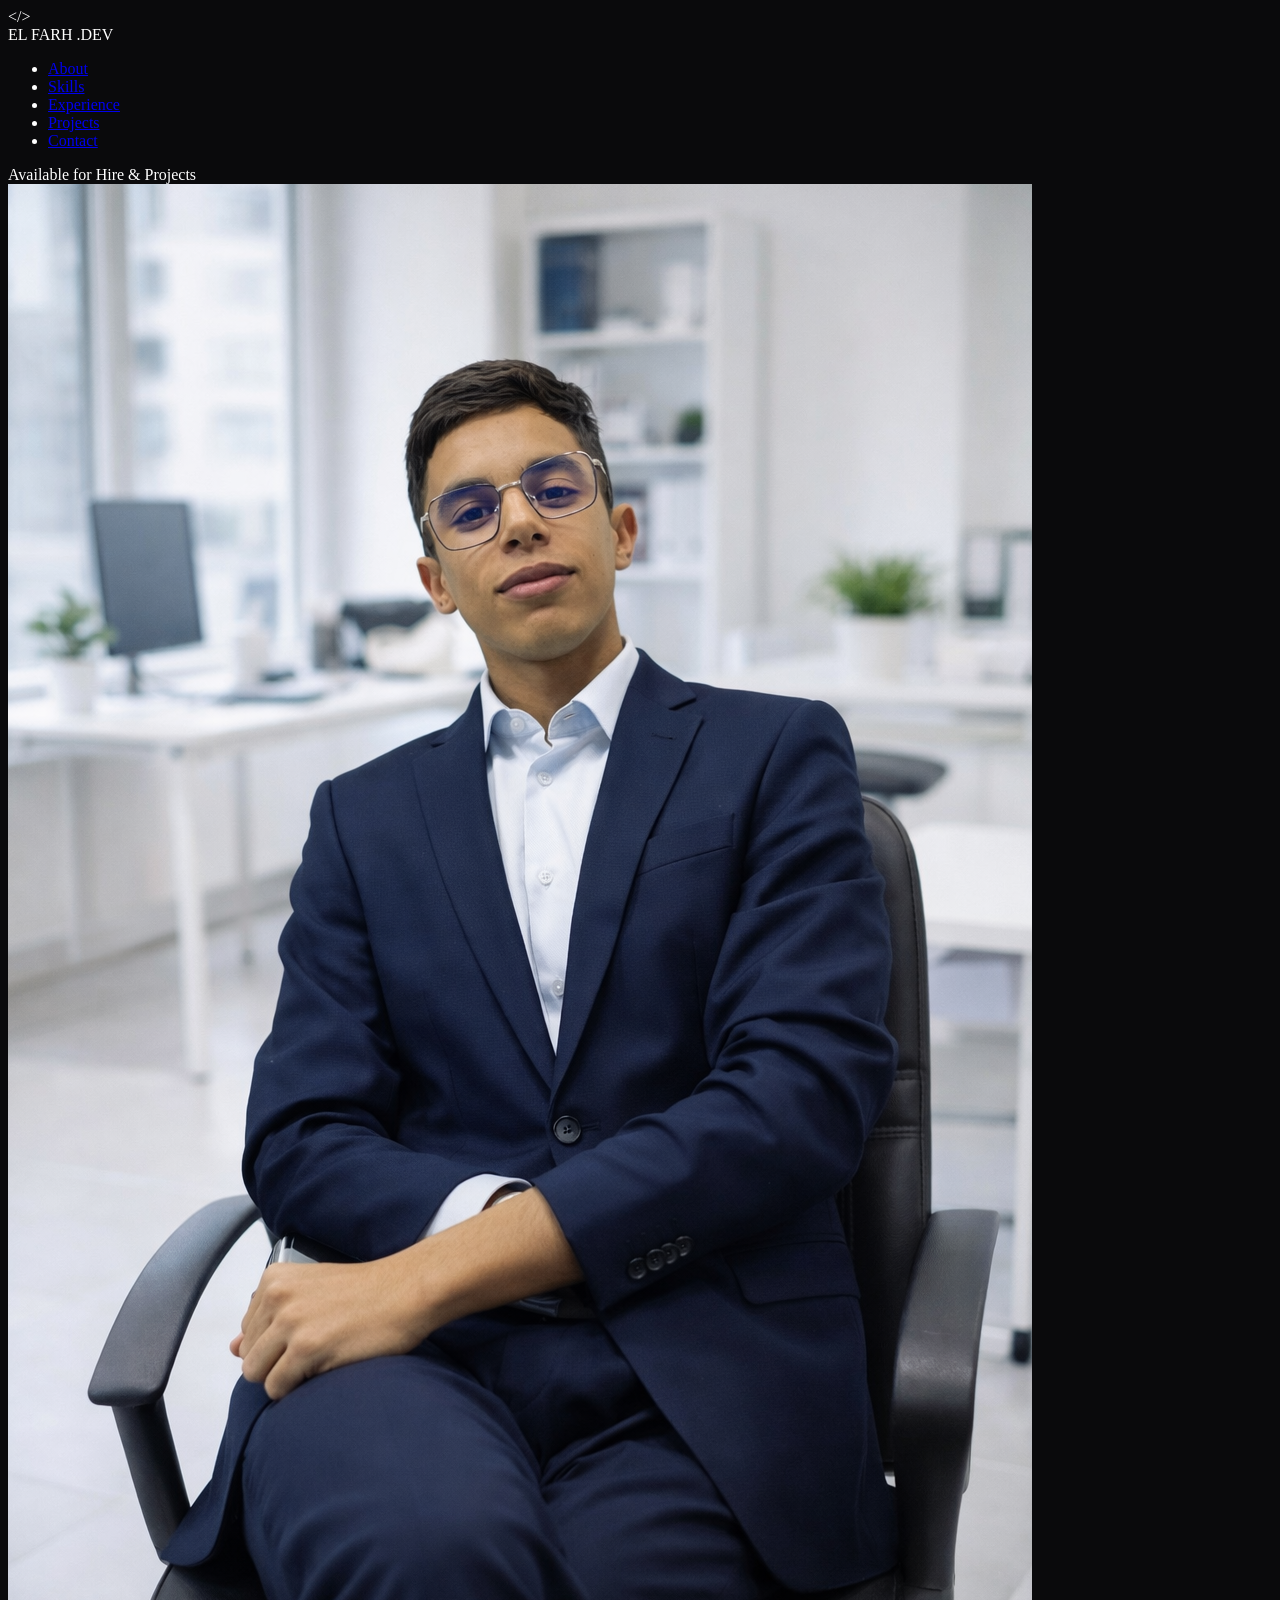
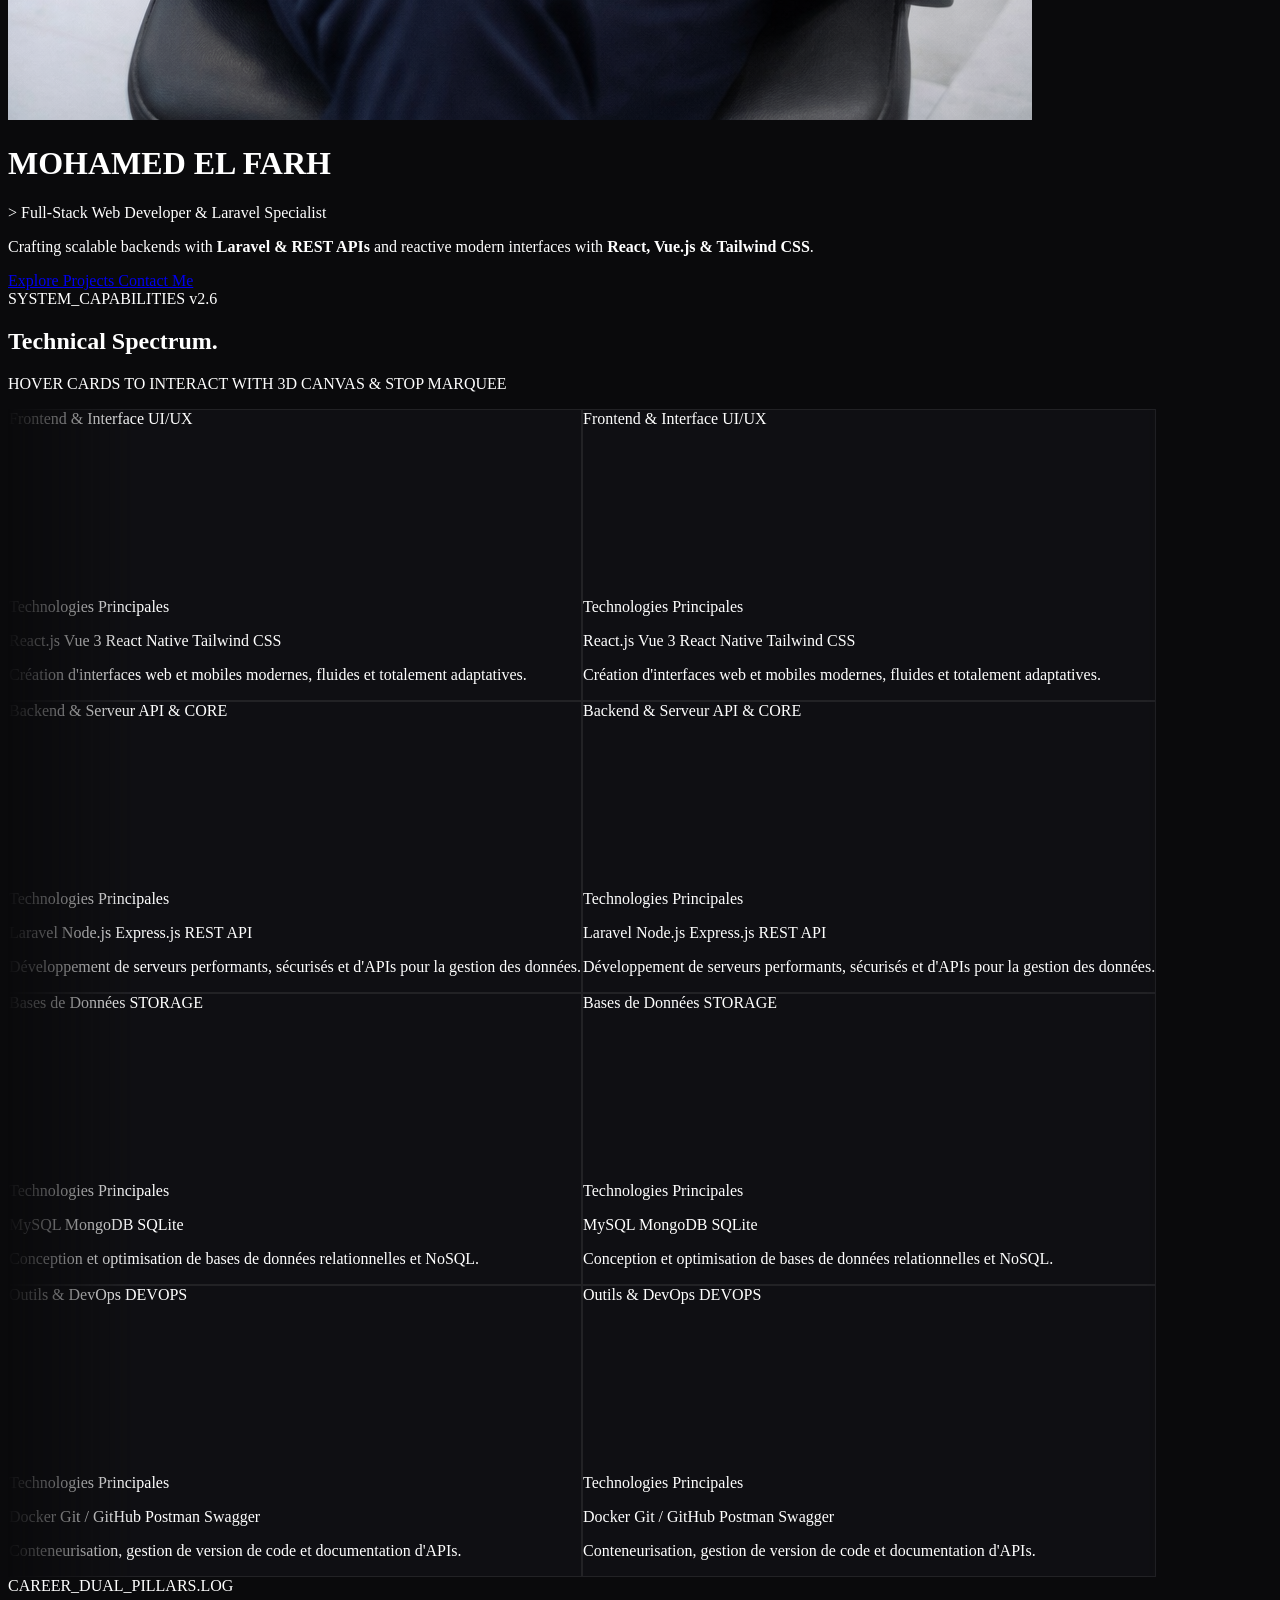
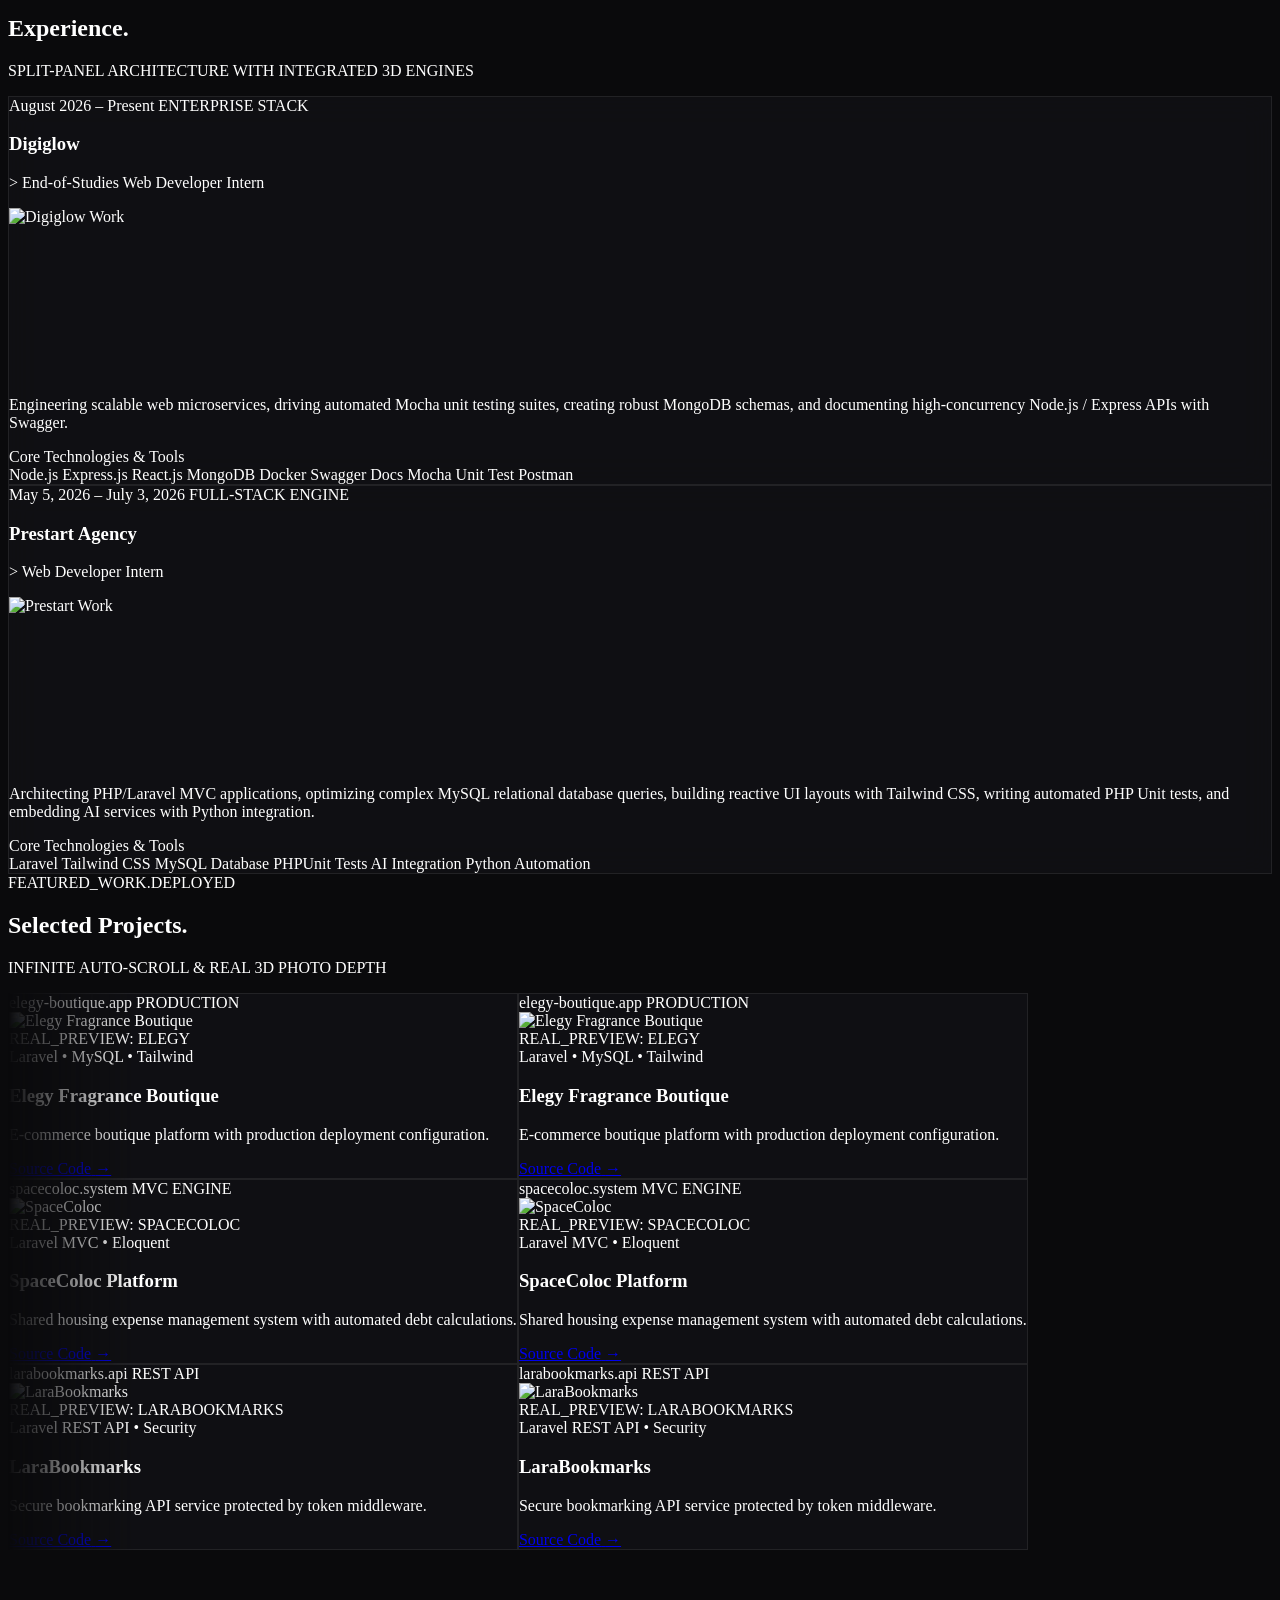
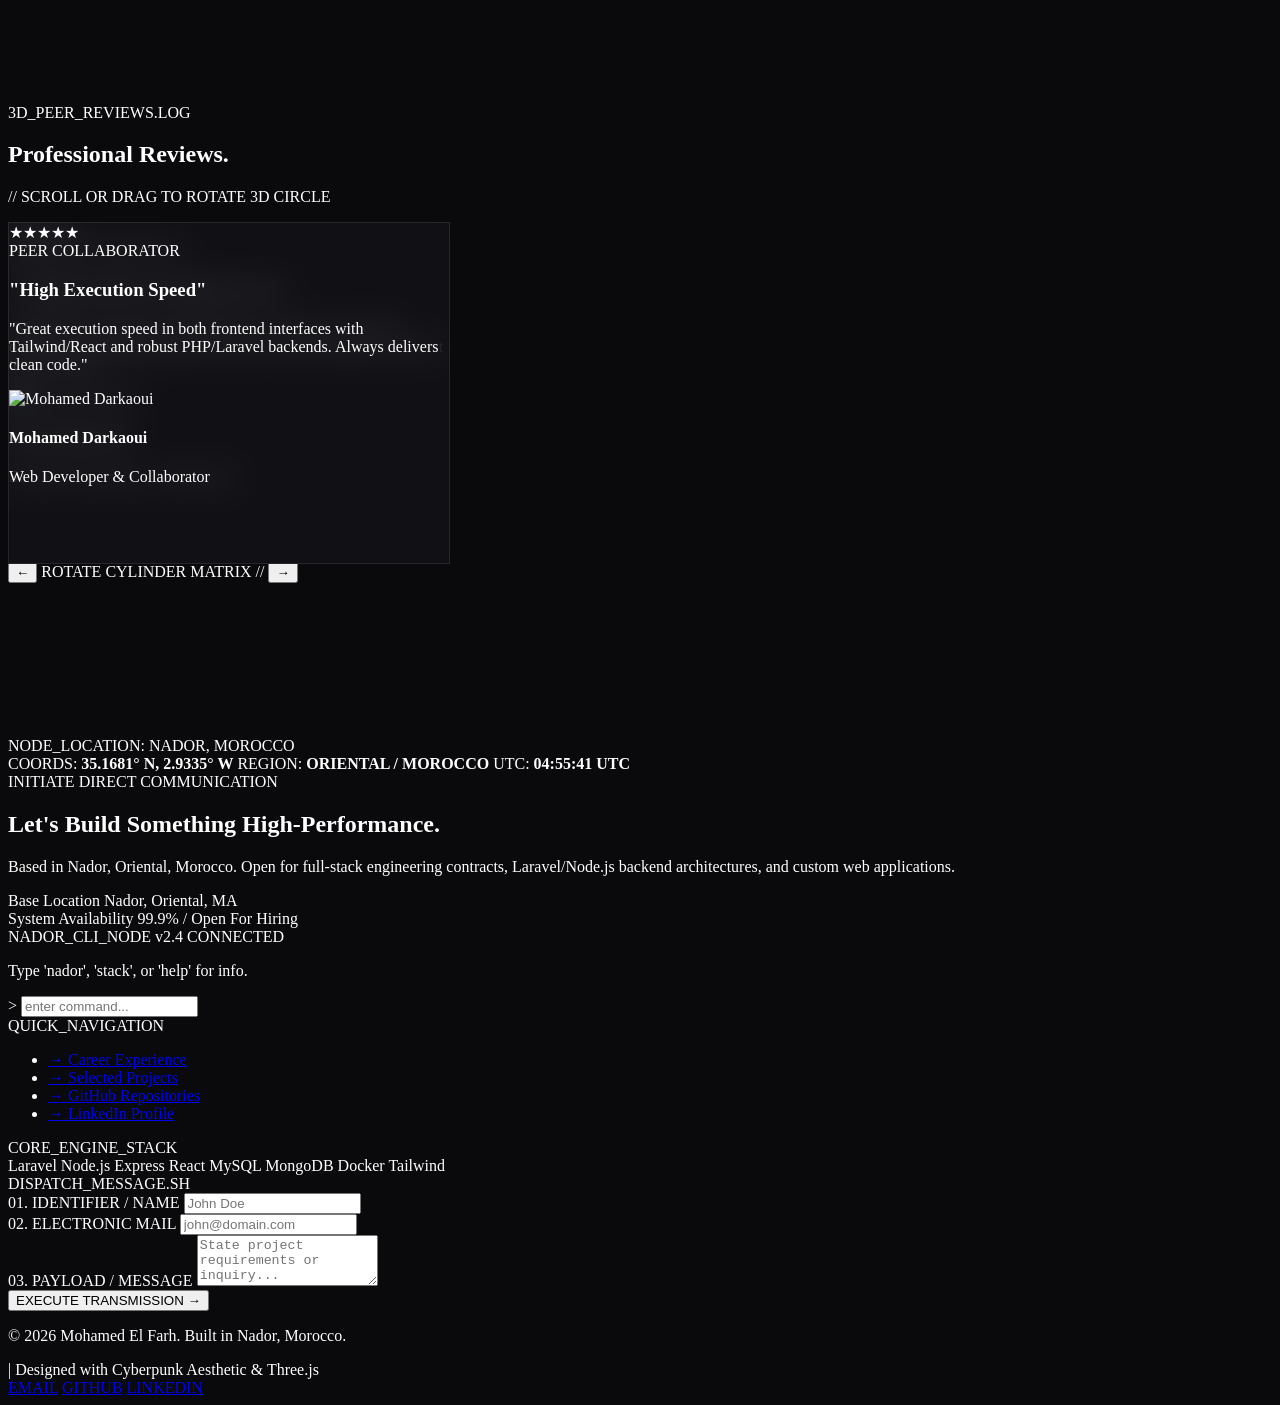
==== commit 6c634a79: "change designe of portfolio" ====
--- a/index.html
+++ b/index.html
@@ -1,294 +1,1503 @@
 <!DOCTYPE html>
-<html lang="en" class="scroll-smooth">
+<html lang="fr" class="scroll-smooth">
 <head>
     <meta charset="UTF-8">
     <meta name="viewport" content="width=device-width, initial-scale=1.0">
-    <title>Mohamed El Farh | Junior Full Stack Web Developer</title>
+    <title>Mohamed El Farh | Full-Stack Developer</title>
+    
     <script src="https://cdn.tailwindcss.com"></script>
-    <link href="https://fonts.googleapis.com/css2?family=Inter:wght@300;400;600;700;900&display=swap" rel="stylesheet">
+    <link href="https://fonts.googleapis.com/css2?family=Plus+Jakarta+Sans:wght@300;400;600;800&family=JetBrains+Mono:wght@400;700&family=Syne:wght@700;800;900&display=swap" rel="stylesheet">
+    
     <script>
         tailwind.config = {
             theme: {
                 extend: {
                     colors: {
-                        darkBg: '#151517',
-                        cardGray: '#1c1c1f',
-                        accentYellow: '#ffb400',
+                        bgDark: '#0a0a0c',
+                        cardDark: '#121216',
+                        accentRed: '#ff2e2e',
+                        accentRedGlow: 'rgba(255, 46, 46, 0.4)',
+                        textGray: '#a1a1aa'
                     },
-                    fontFamily: { sans: ['Inter', 'sans-serif'] }
+                    fontFamily: { 
+                        sans: ['Plus Jakarta Sans', 'sans-serif'],
+                        syne: ['Syne', 'sans-serif'],
+                        mono: ['JetBrains Mono', 'monospace']
+                    }
                 }
             }
         }
     </script>
+    
     <style>
-        body { background-color: #151517; overflow-x: hidden; }
-        .reveal { opacity: 0; transform: translateY(40px); transition: all 0.9s cubic-bezier(0.17, 0.55, 0.55, 1); }
-        .reveal.active { opacity: 1; transform: translateY(0); }
-        .project-image { transition: all 0.8s ease; filter: grayscale(100%); transform: scale(1.01); }
-        .project-card:hover .project-image { filter: grayscale(0%); transform: scale(1.06); }
-        img { transition: transform 1.2s ease; }
-        img:hover { transform: scale(1.03); }
+        body { 
+            background-color: #0a0a0c; 
+            color: #ffffff;
+            overflow-x: hidden; 
+        }
+
+        /* Fixed 3D Canvas Background */
+        #canvas-container {
+            position: fixed;
+            top: 0;
+            left: 0;
+            width: 100vw;
+            height: 100vh;
+            z-index: 0;
+            pointer-events: none;
+        }
+
+        .glass-panel {
+            background: rgba(18, 18, 22, 0.75);
+            backdrop-filter: blur(16px);
+            -webkit-backdrop-filter: blur(16px);
+            border: 1px solid rgba(255, 255, 255, 0.08);
+        }
+
+        .glass-card-hover {
+            transition: all 0.4s cubic-bezier(0.16, 1, 0.3, 1);
+        }
+        .glass-card-hover:hover {
+            border-color: rgba(255, 46, 46, 0.5);
+            transform: translateY(-4px);
+            box-shadow: 0 10px 30px -10px rgba(255, 46, 46, 0.2);
+        }
+
+        /* AUTO-SCROLL MARQUEE (Right to Left) */
+        @keyframes marquee {
+            0% { transform: translateX(0%); }
+            100% { transform: translateX(-50%); }
+        }
+
+        .animate-marquee {
+            display: flex;
+            width: max-content;
+            animation: marquee 25s linear infinite;
+        }
+
+        .marquee-container:hover .animate-marquee {
+            animation-play-state: paused;
+        }
+
+        .mask-gradient {
+            mask-image: linear-gradient(to right, transparent, black 10%, black 90%, transparent);
+            -webkit-mask-image: linear-gradient(to right, transparent, black 10%, black 90%, transparent);
+        }
+
+        .horizontal-scroller {
+            display: flex;
+            gap: 1.5rem;
+            overflow-x: auto;
+            padding-bottom: 1.5rem;
+            scroll-snap-type: x mandatory;
+        }
+        .horizontal-scroller::-webkit-scrollbar {
+            height: 4px;
+        }
+        .horizontal-scroller::-webkit-scrollbar-thumb {
+            background: #ff2e2e;
+            border-radius: 10px;
+        }
+        .project-item {
+            scroll-snap-align: start;
+            flex: 0 0 85%;
+        }
+        @media (min-width: 768px) {
+            .project-item { flex: 0 0 42%; }
+        }
     </style>
 </head>
-<body class="text-white antialiased selection:bg-accentYellow selection:text-black">
-
-<!-- Navigation -->
-<nav class="fixed w-full z-50 bg-darkBg/90 backdrop-blur-md border-b border-white/5">
-    <div class="max-w-7xl mx-auto px-8 py-5 flex justify-between items-center">
-        <div class="flex items-center gap-2 group cursor-pointer">
-            <div class="w-8 h-8 bg-accentYellow rounded-br-lg flex items-center justify-center text-black font-black transition-transform group-hover:rotate-12">M</div>
-            <span class="font-black tracking-tighter text-xl">EL FARH.</span>
+<body class="antialiased selection:bg-accentRed selection:text-white">
+
+    <div id="canvas-container"></div>
+
+    <nav class="fixed w-full z-50 bg-bgDark/80 backdrop-blur-xl border-b border-white/5">
+        <div class="max-w-7xl mx-auto px-6 py-4 flex justify-between items-center">
+            <div class="flex items-center gap-3">
+                <div class="w-8 h-8 bg-accentRed rounded flex items-center justify-center text-black font-black font-mono text-sm shadow-[0_0_15px_rgba(255,46,46,0.5)]">
+                    &lt;/&gt;
+                </div>
+                <span class="font-mono font-bold tracking-tight text-sm text-white">
+                    EL FARH <span class="text-accentRed">.DEV</span>
+                </span>
+            </div>
+            <ul class="hidden md:flex gap-8 text-[11px] font-mono uppercase tracking-widest text-zinc-400">
+                <li><a href="#about" class="hover:text-accentRed transition"> About</a></li>
+                <li><a href="#skills" class="hover:text-accentRed transition"> Skills</a></li>
+                <li><a href="#experience" class="hover:text-accentRed transition"> Experience</a></li>
+                <li><a href="#portfolio" class="hover:text-accentRed transition"> Projects</a></li>
+                <li><a href="#contact" class="hover:text-accentRed transition"> Contact</a></li>
+            </ul>
         </div>
-        <ul class="hidden md:flex gap-10 text-[10px] uppercase tracking-[0.3em] font-bold text-gray-500">
-            <li><a href="#about" class="hover:text-accentYellow transition">About</a></li>
-            <li><a href="#skills" class="hover:text-accentYellow transition">Skills</a></li>
-            <li><a href="#experience" class="hover:text-accentYellow transition">Experience</a></li>
-            <li><a href="#portfolio" class="hover:text-accentYellow transition">Projects</a></li>
-            <li><a href="#contact" class="hover:text-accentYellow transition">Contact</a></li>
-        </ul>
+    </nav>
+
+    <header id="about" class="relative z-10 min-h-screen flex flex-col justify-center px-6 pt-24 pb-12 overflow-hidden">
+        <div class="absolute inset-0 pointer-events-none flex items-center justify-center">
+            <div class="w-[500px] h-[500px] bg-accentRed/10 rounded-full blur-[140px]"></div>
+        </div>
+
+        <div class="max-w-5xl mx-auto w-full text-center relative z-20">
+            <div class="inline-flex items-center gap-2 px-4 py-1.5 rounded-full bg-zinc-900/80 border border-zinc-800 backdrop-blur-md mb-8">
+                <span class="w-2 h-2 rounded-full bg-accentRed animate-ping"></span>
+                <span class="text-zinc-300 text-xs font-mono">Available for Hire & Projects</span>
+            </div>
+
+            <div class="relative w-40 h-40 mx-auto mb-8 group">
+                <div class="absolute -inset-1 bg-gradient-to-r from-accentRed to-zinc-700 rounded-full blur opacity-50 group-hover:opacity-100 transition duration-500"></div>
+                <div class="relative w-full h-full rounded-full overflow-hidden border-2 border-zinc-800 bg-zinc-900 p-1">
+                    <img src="profil.png" alt="Mohamed El Farh" class="w-full h-full object-cover rounded-full filter grayscale hover:grayscale-0 transition duration-500">
+                </div>
+            </div>
+
+            <h1 class="text-4xl sm:text-6xl font-syne font-extrabold tracking-tight mb-4">
+                MOHAMED <span class="text-transparent bg-clip-text bg-gradient-to-r from-accentRed via-red-500 to-zinc-400">EL FARH</span>
+            </h1>
+            
+            <p class="font-mono text-accentRed text-sm sm:text-base mb-6 tracking-wide">
+                &gt; Full-Stack Web Developer & Laravel Specialist
+            </p>
+
+            <p class="text-zinc-400 text-sm sm:text-base max-w-2xl mx-auto mb-8 font-light leading-relaxed">
+                Crafting scalable backends with <strong class="text-white font-semibold">Laravel & REST APIs</strong> and reactive modern interfaces with <strong class="text-white font-semibold">React, Vue.js & Tailwind CSS</strong>.
+            </p>
+
+            <div class="flex flex-wrap items-center justify-center gap-4">
+                <a href="#portfolio" class="bg-accentRed hover:bg-red-600 text-white font-mono font-bold text-xs uppercase px-8 py-3.5 rounded-lg transition-all shadow-[0_0_20px_rgba(255,46,46,0.3)]">
+                    Explore Projects
+                </a>
+                <a href="#contact" class="bg-zinc-900 hover:bg-zinc-800 border border-zinc-800 text-zinc-300 hover:text-white font-mono font-bold text-xs uppercase px-8 py-3.5 rounded-lg transition-all">
+                    Contact Me
+                </a>
+            </div>
+        </div>
+    </header>
+
+    <section id="skills" class="relative z-10 py-24 bg-[#0a0a0c] border-t border-zinc-900 overflow-hidden">
+    <div class="max-w-7xl mx-auto px-6 mb-16 flex flex-col md:flex-row md:items-end justify-between gap-4">
+        <div>
+            <div class="inline-flex items-center gap-2 px-3 py-1 rounded-full bg-accentRed/10 border border-accentRed/20 text-accentRed font-mono text-xs mb-3">
+                <span class="w-1.5 h-1.5 rounded-full bg-accentRed animate-pulse"></span>
+                <span>SYSTEM_CAPABILITIES v2.6</span>
+            </div>
+            <h2 class="font-syne text-3xl md:text-5xl font-extrabold tracking-tight">Technical Spectrum.</h2>
+        </div>
+        <p class="text-zinc-500 font-mono text-xs">HOVER CARDS TO INTERACT WITH 3D CANVAS & STOP MARQUEE</p>
     </div>
-</nav>
-
-<!-- Header / Hero Section -->
-<header class="min-h-screen flex items-center px-8 pt-20">
-    <div class="max-w-7xl mx-auto grid md:grid-cols-2 gap-12 items-center w-full">
-        <div class="reveal">
-            <h1 class="text-6xl md:text-[95px] font-black leading-[0.85] mb-8 tracking-tighter">
-                Mohamed <br> <span class="text-accentYellow">El Farh.</span>
-            </h1>
-            <p class="text-gray-400 text-lg font-medium mb-8 max-w-md">
-                Junior Full-Stack Web Developer specializing in <b class="text-white">MERN Stack</b> & <b class="text-white">PHP/Laravel</b>. Passionate about building production-ready applications with clean code and modern design.
-            </p>
-            <div class="flex gap-8 mb-12 items-center">
-                <a href="https://github.com/mohamedlfarh7-svg" target="_blank" class="text-gray-500 hover:text-white transition font-bold text-xs tracking-widest uppercase border-b border-transparent hover:border-white">Github</a>
-                <a href="https://www.linkedin.com/in/mohamed-el-farh-749a71378/" target="_blank" class="text-gray-500 hover:text-white transition font-bold text-xs tracking-widest uppercase border-b border-transparent hover:border-white">LinkedIn</a>
-            </div>
-            <a href="#contact" class="inline-block border-b-2 border-accentYellow pb-2 text-[10px] uppercase tracking-[0.4em] font-black hover:text-accentYellow transition hover:-translate-y-1 transition-transform">Start Collaboration →</a>
-        </div>
-
-        <div class="relative reveal" style="transition-delay: 200ms;">
-            <div class="bg-accentYellow aspect-[4/5] md:w-[85%] ml-auto rounded-sm overflow-hidden group shadow-2xl">
-                <img src="profil.png" alt="Mohamed El Farh" class="w-full h-full object-cover grayscale mix-blend-multiply group-hover:grayscale-0 group-hover:mix-blend-normal transition duration-1000">
-            </div>
-            <div class="absolute -bottom-10 left-0 md:left-8 bg-cardGray p-8 border border-white/5 shadow-2xl max-w-sm">
-                <p class="text-accentYellow text-[9px] uppercase tracking-[0.4em] font-black mb-2">// Full Stack Developer</p>
-                <p class="text-gray-300 text-sm leading-relaxed font-medium">YouCode Student | Proficient in <b>Laravel, MERN, Vue.js, React Native</b> & <b>MySQL/MongoDB</b>. Experienced in deploying web apps to production hosting environments.</p>
-            </div>
-        </div>
-    </div>
-</header>
-
-<!-- Skills Section -->
-<section id="skills" class="py-32 px-8 bg-white/[0.02]">
-    <div class="max-w-7xl mx-auto">
-        <div class="mb-20 reveal">
-            <p class="text-accentYellow text-[10px] uppercase tracking-[0.5em] font-black mb-4">// Tech Stack & Expertise</p>
-            <h2 class="text-5xl md:text-6xl font-black tracking-tighter italic underline decoration-accentYellow decoration-4 underline-offset-8">Skills.</h2>
-        </div>
-
-        <div class="grid md:grid-cols-3 gap-8 reveal">
-            <!-- MERN & Frontend -->
-            <div class="bg-cardGray p-8 border border-white/5 rounded-lg">
-                <h3 class="text-accentYellow font-black text-xl mb-4 uppercase tracking-wider">Frontend & MERN</h3>
-                <ul class="text-gray-300 text-sm space-y-2 font-medium">
-                    <li>• React.js & React Native (Expo)</li>
-                    <li>• Vue.js (Vue 3 / Vite)</li>
-                    <li>• Node.js & Express.js</li>
-                    <li>• Tailwind CSS & Glassmorphism UI</li>
-                    <li>• JavaScript (ES6+), HTML5, CSS3</li>
-                </ul>
-            </div>
-
-            <!-- PHP & Databases -->
-            <div class="bg-cardGray p-8 border border-white/5 rounded-lg">
-                <h3 class="text-accentYellow font-black text-xl mb-4 uppercase tracking-wider">Backend & Databases</h3>
-                <ul class="text-gray-300 text-sm space-y-2 font-medium">
-                    <li>• PHP & Laravel (MVC Architecture)</li>
-                    <li>• Eloquent ORM & Middleware Security</li>
-                    <li>• MySQL & SQLite</li>
-                    <li>• MongoDB (NoSQL)</li>
-                    <li>• RESTful API Design & Sanctum Auth</li>
-                </ul>
-            </div>
-
-            <!-- Tools & DevOps -->
-            <div class="bg-cardGray p-8 border border-white/5 rounded-lg">
-                <h3 class="text-accentYellow font-black text-xl mb-4 uppercase tracking-wider">Tools & Workflow</h3>
-                <ul class="text-gray-300 text-sm space-y-2 font-medium">
-                    <li>• Git & GitHub Version Control</li>
-                    <li>• Docker Containerization</li>
-                    <li>• Postman & Swagger Documentation</li>
-                    <li>• Jira (Agile / Scrum Task Management)</li>
-                    <li>• Web Hosting (cPanel / Cap Connect)</li>
-                </ul>
-            </div>
+
+    <div class="marquee-container mask-gradient w-full overflow-hidden py-4">
+        <div class="animate-marquee flex gap-8">
+            
+            <!-- FIRST SET OF CARDS -->
+            <div class="flex gap-8">
+                
+                <!-- CARD 1: FRONTEND -->
+                <div class="w-96 glass-panel rounded-xl glass-card-hover flex-shrink-0 overflow-hidden border border-zinc-800/80 bg-zinc-950/80 relative group">
+                    <div class="bg-zinc-900/90 px-4 py-2.5 border-b border-zinc-800/80 flex items-center justify-between">
+                        <div class="flex items-center gap-2">
+                            <span class="w-3 h-3 rounded-full bg-red-500/80 inline-block"></span>
+                            <span class="w-3 h-3 rounded-full bg-yellow-500/80 inline-block"></span>
+                            <span class="w-3 h-3 rounded-full bg-green-500/80 inline-block"></span>
+                        </div>
+                        <span class="font-mono text-[11px] text-zinc-400">Frontend & Interface</span>
+                        <span class="text-[10px] font-mono text-accentRed bg-accentRed/10 px-2 py-0.5 rounded">UI/UX</span>
+                    </div>
+                    <div class="p-6 relative">
+                        <div class="absolute right-3 top-3 w-20 h-20 opacity-30 group-hover:opacity-100 transition-opacity">
+                            <canvas class="card-3d-canvas" data-shape="cube"></canvas>
+                        </div>
+                        <div class="space-y-3">
+                            <p class="text-xs font-mono text-zinc-500">Technologies Principales</p>
+                            <div class="flex flex-wrap gap-1.5">
+                                <span class="px-2.5 py-1 text-xs rounded bg-zinc-900 border border-zinc-800 text-zinc-200">React.js</span>
+                                <span class="px-2.5 py-1 text-xs rounded bg-zinc-900 border border-zinc-800 text-zinc-200">Vue 3</span>
+                                <span class="px-2.5 py-1 text-xs rounded bg-zinc-900 border border-zinc-800 text-zinc-200">React Native</span>
+                                <span class="px-2.5 py-1 text-xs rounded bg-zinc-900 border border-zinc-800 text-zinc-200">Tailwind CSS</span>
+                            </div>
+                            <p class="text-zinc-400 pt-2 text-[11px] font-sans">Création d'interfaces web et mobiles modernes, fluides et totalement adaptatives.</p>
+                        </div>
+                    </div>
+                </div>
+
+                <!-- CARD 2: BACKEND -->
+                <div class="w-96 glass-panel rounded-xl glass-card-hover flex-shrink-0 overflow-hidden border border-zinc-800/80 bg-zinc-950/80 relative group">
+                    <div class="bg-zinc-900/90 px-4 py-2.5 border-b border-zinc-800/80 flex items-center justify-between">
+                        <div class="flex items-center gap-2">
+                            <span class="w-3 h-3 rounded-full bg-red-500/80 inline-block"></span>
+                            <span class="w-3 h-3 rounded-full bg-yellow-500/80 inline-block"></span>
+                            <span class="w-3 h-3 rounded-full bg-green-500/80 inline-block"></span>
+                        </div>
+                        <span class="font-mono text-[11px] text-zinc-400">Backend & Serveur</span>
+                        <span class="text-[10px] font-mono text-accentRed bg-accentRed/10 px-2 py-0.5 rounded">API & CORE</span>
+                    </div>
+                    <div class="p-6 relative">
+                        <div class="absolute right-3 top-3 w-20 h-20 opacity-30 group-hover:opacity-100 transition-opacity">
+                            <canvas class="card-3d-canvas" data-shape="octahedron"></canvas>
+                        </div>
+                        <div class="space-y-3">
+                            <p class="text-xs font-mono text-zinc-500">Technologies Principales</p>
+                            <div class="flex flex-wrap gap-1.5">
+                                <span class="px-2.5 py-1 text-xs rounded bg-zinc-900 border border-zinc-800 text-zinc-200">Laravel</span>
+                                <span class="px-2.5 py-1 text-xs rounded bg-zinc-900 border border-zinc-800 text-zinc-200">Node.js</span>
+                                <span class="px-2.5 py-1 text-xs rounded bg-zinc-900 border border-zinc-800 text-zinc-200">Express.js</span>
+                                <span class="px-2.5 py-1 text-xs rounded bg-zinc-900 border border-zinc-800 text-zinc-200">REST API</span>
+                            </div>
+                            <p class="text-zinc-400 pt-2 text-[11px] font-sans">Développement de serveurs performants, sécurisés et d'APIs pour la gestion des données.</p>
+                        </div>
+                    </div>
+                </div>
+
+                <!-- CARD 3: DATABASE -->
+                <div class="w-96 glass-panel rounded-xl glass-card-hover flex-shrink-0 overflow-hidden border border-zinc-800/80 bg-zinc-950/80 relative group">
+                    <div class="bg-zinc-900/90 px-4 py-2.5 border-b border-zinc-800/80 flex items-center justify-between">
+                        <div class="flex items-center gap-2">
+                            <span class="w-3 h-3 rounded-full bg-red-500/80 inline-block"></span>
+                            <span class="w-3 h-3 rounded-full bg-yellow-500/80 inline-block"></span>
+                            <span class="w-3 h-3 rounded-full bg-green-500/80 inline-block"></span>
+                        </div>
+                        <span class="font-mono text-[11px] text-zinc-400">Bases de Données</span>
+                        <span class="text-[10px] font-mono text-accentRed bg-accentRed/10 px-2 py-0.5 rounded">STORAGE</span>
+                    </div>
+                    <div class="p-6 relative">
+                        <div class="absolute right-3 top-3 w-20 h-20 opacity-30 group-hover:opacity-100 transition-opacity">
+                            <canvas class="card-3d-canvas" data-shape="torus"></canvas>
+                        </div>
+                        <div class="space-y-3">
+                            <p class="text-xs font-mono text-zinc-500">Technologies Principales</p>
+                            <div class="flex flex-wrap gap-1.5">
+                                <span class="px-2.5 py-1 text-xs rounded bg-zinc-900 border border-zinc-800 text-zinc-200">MySQL</span>
+                                <span class="px-2.5 py-1 text-xs rounded bg-zinc-900 border border-zinc-800 text-zinc-200">MongoDB</span>
+                                <span class="px-2.5 py-1 text-xs rounded bg-zinc-900 border border-zinc-800 text-zinc-200">SQLite</span>
+                            </div>
+                            <p class="text-zinc-400 pt-2 text-[11px] font-sans">Conception et optimisation de bases de données relationnelles et NoSQL.</p>
+                        </div>
+                    </div>
+                </div>
+
+                <!-- CARD 4: DEVOPS -->
+                <div class="w-96 glass-panel rounded-xl glass-card-hover flex-shrink-0 overflow-hidden border border-zinc-800/80 bg-zinc-950/80 relative group">
+                    <div class="bg-zinc-900/90 px-4 py-2.5 border-b border-zinc-800/80 flex items-center justify-between">
+                        <div class="flex items-center gap-2">
+                            <span class="w-3 h-3 rounded-full bg-red-500/80 inline-block"></span>
+                            <span class="w-3 h-3 rounded-full bg-yellow-500/80 inline-block"></span>
+                            <span class="w-3 h-3 rounded-full bg-green-500/80 inline-block"></span>
+                        </div>
+                        <span class="font-mono text-[11px] text-zinc-400">Outils & DevOps</span>
+                        <span class="text-[10px] font-mono text-accentRed bg-accentRed/10 px-2 py-0.5 rounded">DEVOPS</span>
+                    </div>
+                    <div class="p-6 relative">
+                        <div class="absolute right-3 top-3 w-20 h-20 opacity-30 group-hover:opacity-100 transition-opacity">
+                            <canvas class="card-3d-canvas" data-shape="tetrahedron"></canvas>
+                        </div>
+                        <div class="space-y-3">
+                            <p class="text-xs font-mono text-zinc-500">Technologies Principales</p>
+                            <div class="flex flex-wrap gap-1.5">
+                                <span class="px-2.5 py-1 text-xs rounded bg-zinc-900 border border-zinc-800 text-zinc-200">Docker</span>
+                                <span class="px-2.5 py-1 text-xs rounded bg-zinc-900 border border-zinc-800 text-zinc-200">Git / GitHub</span>
+                                <span class="px-2.5 py-1 text-xs rounded bg-zinc-900 border border-zinc-800 text-zinc-200">Postman</span>
+                                <span class="px-2.5 py-1 text-xs rounded bg-zinc-900 border border-zinc-800 text-zinc-200">Swagger</span>
+                            </div>
+                            <p class="text-zinc-400 pt-2 text-[11px] font-sans">Conteneurisation, gestion de version de code et documentation d'APIs.</p>
+                        </div>
+                    </div>
+                </div>
+
+            </div>
+
+            <!-- DUPLICATE SET FOR INFINITE MARQUEE -->
+            <div class="flex gap-8">
+                
+                <!-- CARD 1 DUP -->
+                <div class="w-96 glass-panel rounded-xl glass-card-hover flex-shrink-0 overflow-hidden border border-zinc-800/80 bg-zinc-950/80 relative group">
+                    <div class="bg-zinc-900/90 px-4 py-2.5 border-b border-zinc-800/80 flex items-center justify-between">
+                        <div class="flex items-center gap-2">
+                            <span class="w-3 h-3 rounded-full bg-red-500/80 inline-block"></span>
+                            <span class="w-3 h-3 rounded-full bg-yellow-500/80 inline-block"></span>
+                            <span class="w-3 h-3 rounded-full bg-green-500/80 inline-block"></span>
+                        </div>
+                        <span class="font-mono text-[11px] text-zinc-400">Frontend & Interface</span>
+                        <span class="text-[10px] font-mono text-accentRed bg-accentRed/10 px-2 py-0.5 rounded">UI/UX</span>
+                    </div>
+                    <div class="p-6 relative">
+                        <div class="absolute right-3 top-3 w-20 h-20 opacity-30 group-hover:opacity-100 transition-opacity">
+                            <canvas class="card-3d-canvas" data-shape="cube"></canvas>
+                        </div>
+                        <div class="space-y-3">
+                            <p class="text-xs font-mono text-zinc-500">Technologies Principales</p>
+                            <div class="flex flex-wrap gap-1.5">
+                                <span class="px-2.5 py-1 text-xs rounded bg-zinc-900 border border-zinc-800 text-zinc-200">React.js</span>
+                                <span class="px-2.5 py-1 text-xs rounded bg-zinc-900 border border-zinc-800 text-zinc-200">Vue 3</span>
+                                <span class="px-2.5 py-1 text-xs rounded bg-zinc-900 border border-zinc-800 text-zinc-200">React Native</span>
+                                <span class="px-2.5 py-1 text-xs rounded bg-zinc-900 border border-zinc-800 text-zinc-200">Tailwind CSS</span>
+                            </div>
+                            <p class="text-zinc-400 pt-2 text-[11px] font-sans">Création d'interfaces web et mobiles modernes, fluides et totalement adaptatives.</p>
+                        </div>
+                    </div>
+                </div>
+
+                <!-- CARD 2 DUP -->
+                <div class="w-96 glass-panel rounded-xl glass-card-hover flex-shrink-0 overflow-hidden border border-zinc-800/80 bg-zinc-950/80 relative group">
+                    <div class="bg-zinc-900/90 px-4 py-2.5 border-b border-zinc-800/80 flex items-center justify-between">
+                        <div class="flex items-center gap-2">
+                            <span class="w-3 h-3 rounded-full bg-red-500/80 inline-block"></span>
+                            <span class="w-3 h-3 rounded-full bg-yellow-500/80 inline-block"></span>
+                            <span class="w-3 h-3 rounded-full bg-green-500/80 inline-block"></span>
+                        </div>
+                        <span class="font-mono text-[11px] text-zinc-400">Backend & Serveur</span>
+                        <span class="text-[10px] font-mono text-accentRed bg-accentRed/10 px-2 py-0.5 rounded">API & CORE</span>
+                    </div>
+                    <div class="p-6 relative">
+                        <div class="absolute right-3 top-3 w-20 h-20 opacity-30 group-hover:opacity-100 transition-opacity">
+                            <canvas class="card-3d-canvas" data-shape="octahedron"></canvas>
+                        </div>
+                        <div class="space-y-3">
+                            <p class="text-xs font-mono text-zinc-500">Technologies Principales</p>
+                            <div class="flex flex-wrap gap-1.5">
+                                <span class="px-2.5 py-1 text-xs rounded bg-zinc-900 border border-zinc-800 text-zinc-200">Laravel</span>
+                                <span class="px-2.5 py-1 text-xs rounded bg-zinc-900 border border-zinc-800 text-zinc-200">Node.js</span>
+                                <span class="px-2.5 py-1 text-xs rounded bg-zinc-900 border border-zinc-800 text-zinc-200">Express.js</span>
+                                <span class="px-2.5 py-1 text-xs rounded bg-zinc-900 border border-zinc-800 text-zinc-200">REST API</span>
+                            </div>
+                            <p class="text-zinc-400 pt-2 text-[11px] font-sans">Développement de serveurs performants, sécurisés et d'APIs pour la gestion des données.</p>
+                        </div>
+                    </div>
+                </div>
+
+                <!-- CARD 3 DUP -->
+                <div class="w-96 glass-panel rounded-xl glass-card-hover flex-shrink-0 overflow-hidden border border-zinc-800/80 bg-zinc-950/80 relative group">
+                    <div class="bg-zinc-900/90 px-4 py-2.5 border-b border-zinc-800/80 flex items-center justify-between">
+                        <div class="flex items-center gap-2">
+                            <span class="w-3 h-3 rounded-full bg-red-500/80 inline-block"></span>
+                            <span class="w-3 h-3 rounded-full bg-yellow-500/80 inline-block"></span>
+                            <span class="w-3 h-3 rounded-full bg-green-500/80 inline-block"></span>
+                        </div>
+                        <span class="font-mono text-[11px] text-zinc-400">Bases de Données</span>
+                        <span class="text-[10px] font-mono text-accentRed bg-accentRed/10 px-2 py-0.5 rounded">STORAGE</span>
+                    </div>
+                    <div class="p-6 relative">
+                        <div class="absolute right-3 top-3 w-20 h-20 opacity-30 group-hover:opacity-100 transition-opacity">
+                            <canvas class="card-3d-canvas" data-shape="torus"></canvas>
+                        </div>
+                        <div class="space-y-3">
+                            <p class="text-xs font-mono text-zinc-500">Technologies Principales</p>
+                            <div class="flex flex-wrap gap-1.5">
+                                <span class="px-2.5 py-1 text-xs rounded bg-zinc-900 border border-zinc-800 text-zinc-200">MySQL</span>
+                                <span class="px-2.5 py-1 text-xs rounded bg-zinc-900 border border-zinc-800 text-zinc-200">MongoDB</span>
+                                <span class="px-2.5 py-1 text-xs rounded bg-zinc-900 border border-zinc-800 text-zinc-200">SQLite</span>
+                            </div>
+                            <p class="text-zinc-400 pt-2 text-[11px] font-sans">Conception et optimisation de bases de données relationnelles et NoSQL.</p>
+                        </div>
+                    </div>
+                </div>
+
+                <!-- CARD 4 DUP -->
+                <div class="w-96 glass-panel rounded-xl glass-card-hover flex-shrink-0 overflow-hidden border border-zinc-800/80 bg-zinc-950/80 relative group">
+                    <div class="bg-zinc-900/90 px-4 py-2.5 border-b border-zinc-800/80 flex items-center justify-between">
+                        <div class="flex items-center gap-2">
+                            <span class="w-3 h-3 rounded-full bg-red-500/80 inline-block"></span>
+                            <span class="w-3 h-3 rounded-full bg-yellow-500/80 inline-block"></span>
+                            <span class="w-3 h-3 rounded-full bg-green-500/80 inline-block"></span>
+                        </div>
+                        <span class="font-mono text-[11px] text-zinc-400">Outils & DevOps</span>
+                        <span class="text-[10px] font-mono text-accentRed bg-accentRed/10 px-2 py-0.5 rounded">DEVOPS</span>
+                    </div>
+                    <div class="p-6 relative">
+                        <div class="absolute right-3 top-3 w-20 h-20 opacity-30 group-hover:opacity-100 transition-opacity">
+                            <canvas class="card-3d-canvas" data-shape="tetrahedron"></canvas>
+                        </div>
+                        <div class="space-y-3">
+                            <p class="text-xs font-mono text-zinc-500">Technologies Principales</p>
+                            <div class="flex flex-wrap gap-1.5">
+                                <span class="px-2.5 py-1 text-xs rounded bg-zinc-900 border border-zinc-800 text-zinc-200">Docker</span>
+                                <span class="px-2.5 py-1 text-xs rounded bg-zinc-900 border border-zinc-800 text-zinc-200">Git / GitHub</span>
+                                <span class="px-2.5 py-1 text-xs rounded bg-zinc-900 border border-zinc-800 text-zinc-200">Postman</span>
+                                <span class="px-2.5 py-1 text-xs rounded bg-zinc-900 border border-zinc-800 text-zinc-200">Swagger</span>
+                            </div>
+                            <p class="text-zinc-400 pt-2 text-[11px] font-sans">Conteneurisation, gestion de version de code et documentation d'APIs.</p>
+                        </div>
+                    </div>
+                </div>
+
+            </div>
+
         </div>
     </div>
 </section>
 
-<!-- Experience Section -->
-<section id="experience" class="py-32 px-8">
+   <section id="experience" class="relative z-10 py-24 px-6 bg-[#0a0a0c] border-t border-zinc-900">
     <div class="max-w-7xl mx-auto">
-        <div class="mb-20 reveal">
-            <p class="text-accentYellow text-[10px] uppercase tracking-[0.5em] font-black mb-4">// Practical Experience</p>
-            <h2 class="text-5xl md:text-6xl font-black tracking-tighter italic underline decoration-accentYellow decoration-4 underline-offset-8">Internships.</h2>
+        
+        <div class="mb-16 text-center max-w-2xl mx-auto">
+            <div class="inline-flex items-center gap-2 px-3 py-1 rounded-full bg-accentRed/10 border border-accentRed/20 text-accentRed font-mono text-xs mb-3">
+                <span class="w-1.5 h-1.5 rounded-full bg-accentRed animate-ping"></span>
+                <span>CAREER_DUAL_PILLARS.LOG</span>
+            </div>
+            <h2 class="font-syne text-4xl md:text-6xl font-extrabold tracking-tight">Experience.</h2>
+            <p class="text-zinc-500 font-mono text-xs mt-3"> SPLIT-PANEL ARCHITECTURE WITH INTEGRATED 3D ENGINES</p>
         </div>
 
-        <div class="space-y-12 reveal">
-            <!-- Internship 1 -->
-            <div class="bg-cardGray p-10 border-l-4 border-accentYellow rounded-r-lg shadow-xl">
-                <div class="flex flex-col md:flex-row justify-between md:items-center mb-4">
-                    <h3 class="text-2xl font-black uppercase">Digiglow — <span class="text-accentYellow">End-of-Studies Intern</span></h3>
-                    <span class="text-gray-500 text-xs uppercase tracking-widest font-bold mt-2 md:mt-0">July 2026 – Aughust</span>
-                </div>
-                <p class="text-gray-300 text-sm leading-relaxed">
-                    Worked on full-stack web applications, designing scalable backend features and integrating modern user interfaces. Responsible for generating end-of-studies project deliverables and maintaining production codebases.
-                </p>
-            </div>
-
-            <!-- Internship 2 -->
-            <div class="bg-cardGray p-10 border-l-4 border-gray-600 rounded-r-lg shadow-xl">
-                <div class="flex flex-col md:flex-row justify-between md:items-center mb-4">
-                    <h3 class="text-2xl font-black uppercase">Prestart Agency SARL — <span class="text-accentYellow">Web Developer Intern</span></h3>
-                    <span class="text-gray-500 text-xs uppercase tracking-widest font-bold mt-2 md:mt-0">May 2026 – July 2026</span>
-                </div>
-                <p class="text-gray-300 text-sm leading-relaxed">
-                    Developed web features, optimized database queries, and implemented responsive frontend layouts for client projects using PHP, Laravel, and Tailwind CSS.
-                </p>
-            </div>
+        <div class="grid grid-cols-1 lg:grid-cols-2 gap-8 items-stretch">
+
+            <div class="glass-panel rounded-3xl border border-zinc-800/80 bg-zinc-950/90 relative group overflow-hidden flex flex-col justify-between hover:border-accentRed/60 transition-all duration-700 shadow-[0_0_50px_rgba(0,0,0,0.8)]">
+                
+                <div class="absolute -top-20 -left-20 w-72 h-72 bg-accentRed/10 rounded-full blur-[100px] group-hover:bg-accentRed/20 transition duration-700 pointer-events-none"></div>
+
+                <div class="p-8 pb-4 relative z-10">
+                    <div class="flex items-center justify-between mb-6">
+                        <span class="font-mono text-xs text-zinc-400 bg-zinc-900 border border-zinc-800 px-4 py-1.5 rounded-full">August 2026 – Present</span>
+                        <span class="text-xs font-mono font-bold text-accentRed bg-accentRed/10 px-3 py-1 rounded-md border border-accentRed/20">ENTERPRISE STACK</span>
+                    </div>
+
+                    <div class="flex items-start justify-between gap-4">
+                        <div>
+                            <h3 class="font-syne font-black text-3xl sm:text-4xl text-white group-hover:text-accentRed transition-colors">Digiglow</h3>
+                            <p class="text-accentRed font-mono text-xs font-semibold mt-1">&gt; End-of-Studies Web Developer Intern</p>
+                        </div>
+
+                        <div class="w-20 h-20 sm:w-24 sm:h-24 flex-shrink-0 rounded-2xl overflow-hidden border-2 border-accentRed/40 bg-zinc-900 p-1 group-hover:border-accentRed group-hover:scale-105 transition-all duration-500 shadow-[0_0_20px_rgba(255,46,46,0.3)]">
+                            <img src="https://digiglow.ma/_next/image?url=%2Fassets%2Fimages%2Flogo.png&w=384&q=75" alt="Digiglow Work" class="w-full h-full object-cover rounded-xl filter grayscale group-hover:grayscale-0 transition duration-500">
+                        </div>
+                    </div>
+                </div>
+
+                <div class="relative py-8 my-2 flex items-center justify-center">
+                    <div class="absolute inset-0 flex items-center px-6">
+                        <div class="w-full border-t border-zinc-800 group-hover:border-accentRed/40 transition-colors"></div>
+                    </div>
+                    
+                    <div class="relative z-10 w-32 h-32 bg-zinc-950 border border-zinc-800 rounded-full flex items-center justify-center shadow-xl group-hover:border-accentRed transition-all">
+                        <canvas class="split-card-3d-canvas" data-shape="torusKnot"></canvas>
+                    </div>
+                </div>
+
+                <div class="p-8 pt-4 relative z-10 flex-1 flex flex-col justify-between">
+                    <p class="text-zinc-300 text-xs sm:text-sm leading-relaxed mb-6 font-light">
+                        Engineering scalable web microservices, driving automated Mocha unit testing suites, creating robust MongoDB schemas, and documenting high-concurrency Node.js / Express APIs with Swagger.
+                    </p>
+
+                    <div class="space-y-3">
+                        <div class="text-[10px] font-mono text-zinc-500 uppercase tracking-widest"> Core Technologies & Tools</div>
+                        <div class="flex flex-wrap gap-2">
+                            <span class="bg-zinc-900 border border-zinc-800 text-zinc-200 font-mono text-xs px-3 py-1.5 rounded-lg">Node.js</span>
+                            <span class="bg-zinc-900 border border-zinc-800 text-zinc-200 font-mono text-xs px-3 py-1.5 rounded-lg">Express.js</span>
+                            <span class="bg-zinc-900 border border-zinc-800 text-zinc-200 font-mono text-xs px-3 py-1.5 rounded-lg">React.js</span>
+                            <span class="bg-zinc-900 border border-zinc-800 text-zinc-200 font-mono text-xs px-3 py-1.5 rounded-lg">MongoDB</span>
+                            <span class="bg-zinc-900 border border-zinc-800 text-zinc-200 font-mono text-xs px-3 py-1.5 rounded-lg">Docker</span>
+                            <span class="bg-zinc-900 border border-zinc-800 text-zinc-200 font-mono text-xs px-3 py-1.5 rounded-lg">Swagger Docs</span>
+                            <span class="bg-zinc-900 border border-zinc-800 text-zinc-200 font-mono text-xs px-3 py-1.5 rounded-lg">Mocha Unit Test</span>
+                            <span class="bg-zinc-900 border border-zinc-800 text-zinc-200 font-mono text-xs px-3 py-1.5 rounded-lg">Postman</span>
+                        </div>
+                    </div>
+                </div>
+
+            </div>
+
+            <div class="glass-panel rounded-3xl border border-zinc-800/80 bg-zinc-950/90 relative group overflow-hidden flex flex-col justify-between hover:border-accentRed/60 transition-all duration-700 shadow-[0_0_50px_rgba(0,0,0,0.8)]">
+                
+                <div class="absolute -top-20 -right-20 w-72 h-72 bg-accentRed/10 rounded-full blur-[100px] group-hover:bg-accentRed/20 transition duration-700 pointer-events-none"></div>
+
+                <div class="p-8 pb-4 relative z-10">
+                    <div class="flex items-center justify-between mb-6">
+                        <span class="font-mono text-xs text-zinc-400 bg-zinc-900 border border-zinc-800 px-4 py-1.5 rounded-full">May 5, 2026 – July 3, 2026</span>
+                        <span class="text-xs font-mono font-bold text-zinc-400 bg-zinc-900 px-3 py-1 rounded-md border border-zinc-800">FULL-STACK ENGINE</span>
+                    </div>
+
+                    <div class="flex items-start justify-between gap-4">
+                        <div>
+                            <h3 class="font-syne font-black text-3xl sm:text-4xl text-white group-hover:text-accentRed transition-colors">Prestart Agency</h3>
+                            <p class="text-zinc-400 font-mono text-xs font-semibold mt-1">&gt; Web Developer Intern</p>
+                        </div>
+
+                        <div class="w-20 h-20 sm:w-24 sm:h-24 flex-shrink-0 rounded-2xl overflow-hidden border-2 border-zinc-700 bg-zinc-900 p-1 group-hover:border-accentRed group-hover:scale-105 transition-all duration-500 shadow-[0_0_20px_rgba(255,46,46,0.3)]">
+                            <img src="https://prestartagency.com/wp-content/uploads/2026/06/prestart-logo-scaled.webp" alt="Prestart Work" class="w-full h-full object-cover rounded-xl filter grayscale group-hover:grayscale-0 transition duration-500">
+                        </div>
+                    </div>
+                </div>
+
+                <div class="relative py-8 my-2 flex items-center justify-center">
+                    <div class="absolute inset-0 flex items-center px-6">
+                        <div class="w-full border-t border-zinc-800 group-hover:border-accentRed/40 transition-colors"></div>
+                    </div>
+                    
+                    <div class="relative z-10 w-32 h-32 bg-zinc-950 border border-zinc-800 rounded-full flex items-center justify-center shadow-xl group-hover:border-accentRed transition-all">
+                        <canvas class="split-card-3d-canvas" data-shape="icosahedron"></canvas>
+                    </div>
+                </div>
+
+                <div class="p-8 pt-4 relative z-10 flex-1 flex flex-col justify-between">
+                    <p class="text-zinc-300 text-xs sm:text-sm leading-relaxed mb-6 font-light">
+                        Architecting PHP/Laravel MVC applications, optimizing complex MySQL relational database queries, building reactive UI layouts with Tailwind CSS, writing automated PHP Unit tests, and embedding AI services with Python integration.
+                    </p>
+
+                    <div class="space-y-3">
+                        <div class="text-[10px] font-mono text-zinc-500 uppercase tracking-widest">Core Technologies & Tools</div>
+                        <div class="flex flex-wrap gap-2">
+                            <span class="bg-zinc-900 border border-zinc-800 text-zinc-200 font-mono text-xs px-3 py-1.5 rounded-lg">Laravel</span>
+                            <span class="bg-zinc-900 border border-zinc-800 text-zinc-200 font-mono text-xs px-3 py-1.5 rounded-lg">Tailwind CSS</span>
+                            <span class="bg-zinc-900 border border-zinc-800 text-zinc-200 font-mono text-xs px-3 py-1.5 rounded-lg">MySQL Database</span>
+                            <span class="bg-zinc-900 border border-zinc-800 text-zinc-200 font-mono text-xs px-3 py-1.5 rounded-lg">PHPUnit Tests</span>
+                            <span class="bg-zinc-900 border border-zinc-800 text-zinc-200 font-mono text-xs px-3 py-1.5 rounded-lg">AI Integration</span>
+                            <span class="bg-zinc-900 border border-zinc-800 text-zinc-200 font-mono text-xs px-3 py-1.5 rounded-lg">Python Automation</span>
+                        </div>
+                    </div>
+                </div>
+
+            </div>
+
         </div>
     </div>
 </section>
 
-<!-- Portfolio Projects Section -->
-<section id="portfolio" class="py-32 px-8 bg-white/[0.02]">
-    <div class="max-w-7xl mx-auto">
-        <div class="mb-24 reveal">
-            <p class="text-accentYellow text-[10px] uppercase tracking-[0.5em] font-black mb-4">// Featured Work</p>
-            <h2 class="text-6xl md:text-7xl font-black tracking-tighter italic underline decoration-accentYellow decoration-4 underline-offset-8">Projects.</h2>
+ <section id="portfolio" class="relative z-10 py-24 bg-[#0a0a0c] border-t border-zinc-900 overflow-hidden">
+    <div class="max-w-7xl mx-auto px-6 mb-12 flex flex-col md:flex-row justify-between items-start md:items-end gap-4">
+        <div>
+            <div class="inline-flex items-center gap-2 px-3 py-1 rounded-full bg-accentRed/10 border border-accentRed/20 text-accentRed font-mono text-xs mb-3">
+                <span class="w-1.5 h-1.5 rounded-full bg-accentRed animate-ping"></span>
+                <span>FEATURED_WORK.DEPLOYED</span>
+            </div>
+            <h2 class="font-syne text-3xl md:text-5xl font-extrabold tracking-tight text-white">Selected Projects.</h2>
         </div>
-
-        <div class="grid md:grid-cols-2 gap-x-20 gap-y-32">
-            <!-- Project 1: Elegy Boutique -->
-            <div class="reveal project-card group">
-                <a href="https://github.com/mohamedlfarh7-svg" target="_blank" class="block">
-                    <div class="bg-zinc-900 aspect-video overflow-hidden mb-8 border border-white/5 rounded-lg shadow-xl">
-                        <img src="https://images.unsplash.com/photo-1522335789203-aabd1fc54bc9?q=80&w=1200&auto=format&fit=crop" class="w-full h-full object-cover project-image" alt="Elegy Fragrance Boutique">
-                    </div>
-                    <div class="flex justify-between items-center">
-                        <div>
-                            <h4 class="text-3xl font-black uppercase italic tracking-tighter group-hover:text-accentYellow transition-colors">Elegy Boutique</h4>
-                            <p class="text-gray-500 text-[10px] tracking-[0.2em] uppercase mt-2 font-bold italic">Laravel • MySQL • Tailwind CSS • Live Host</p>
-                        </div>
-                        <div class="w-12 h-12 border border-white/10 rounded-full flex items-center justify-center group-hover:bg-white group-hover:text-black transition-all">↗</div>
-                    </div>
-                </a>
-            </div>
-
-            <!-- Project 2: SpaceColoc -->
-            <div class="reveal project-card group md:mt-20">
-                <a href="https://github.com/mohamedlfarh7-svg" target="_blank" class="block">
-                    <div class="bg-zinc-900 aspect-video overflow-hidden mb-8 border border-white/5 rounded-lg shadow-xl">
-                        <img src="https://images.unsplash.com/photo-1560518883-ce09059eeffa?q=80&w=1200&auto=format&fit=crop" class="w-full h-full object-cover project-image" alt="SpaceColoc Housing App">
-                    </div>
-                    <div class="flex justify-between items-center">
-                        <div>
-                            <h4 class="text-3xl font-black uppercase italic tracking-tighter group-hover:text-accentYellow transition-colors">SpaceColoc</h4>
-                            <p class="text-gray-500 text-[10px] tracking-[0.2em] uppercase mt-2 font-bold italic">Laravel MVC • Eloquent • Shared Housing App</p>
-                        </div>
-                        <div class="w-12 h-12 border border-white/10 rounded-full flex items-center justify-center group-hover:bg-white group-hover:text-black transition-all">↗</div>
-                    </div>
-                </a>
-            </div>
-
-            <!-- Project 3: LaraBookmarks -->
-            <div class="reveal project-card group">
-                <a href="https://github.com/mohamedlfarh7-svg" target="_blank" class="block">
-                    <div class="bg-zinc-900 aspect-video overflow-hidden mb-8 border border-white/5 rounded-lg shadow-xl">
-                        <img src="https://images.unsplash.com/photo-1555066931-4365d14bab8c?q=80&w=1200&auto=format&fit=crop" class="w-full h-full object-cover project-image" alt="LaraBookmarks App">
-                    </div>
-                    <div class="flex justify-between items-center">
-                        <div>
-                            <h4 class="text-3xl font-black uppercase italic tracking-tighter group-hover:text-accentYellow transition-colors">LaraBookmarks</h4>
-                            <p class="text-gray-500 text-[10px] tracking-[0.2em] uppercase mt-2 font-bold italic">Laravel • RESTful API • Middleware Security</p>
-                        </div>
-                        <div class="w-12 h-12 border border-white/10 rounded-full flex items-center justify-center group-hover:bg-white group-hover:text-black transition-all">↗</div>
-                    </div>
-                </a>
-            </div>
-
-            <!-- Project 4: Weather Expo Mobile App -->
-            <div class="reveal project-card group md:mt-20">
-                <a href="https://github.com/mohamedlfarh7-svg" target="_blank" class="block">
-                    <div class="bg-zinc-900 aspect-video overflow-hidden mb-8 border border-white/5 rounded-lg shadow-xl">
-                        <img src="https://images.unsplash.com/photo-1504386106331-3e4e71712b38?q=80&w=1200&auto=format&fit=crop" class="w-full h-full object-cover project-image" alt="React Native Weather App">
-                    </div>
-                    <div class="flex justify-between items-center">
-                        <div>
-                            <h4 class="text-3xl font-black uppercase italic tracking-tighter group-hover:text-accentYellow transition-colors">Weather Expo App</h4>
-                            <p class="text-gray-500 text-[10px] tracking-[0.2em] uppercase mt-2 font-bold italic">React Native • Expo • OpenWeatherMap API</p>
-                        </div>
-                        <div class="w-12 h-12 border border-white/10 rounded-full flex items-center justify-center group-hover:bg-white group-hover:text-black transition-all">↗</div>
-                    </div>
-                </a>
-            </div>
+        <p class="text-zinc-500 font-mono text-xs">INFINITE AUTO-SCROLL & REAL 3D PHOTO DEPTH</p>
+    </div>
+
+    <div class="marquee-container mask-gradient w-full overflow-hidden py-4 mb-6">
+        <div class="animate-marquee flex gap-8">
+            
+            <div class="flex gap-8">
+                
+                <div class="w-[420px] glass-panel rounded-2xl border border-zinc-800/80 bg-zinc-950/90 flex-shrink-0 overflow-hidden group hover:border-accentRed/60 transition-all duration-500 relative">
+                    <div class="bg-zinc-900/90 px-4 py-2.5 border-b border-zinc-800 flex items-center justify-between">
+                        <div class="flex items-center gap-2">
+                            <span class="w-2.5 h-2.5 rounded-full bg-red-500/80"></span>
+                            <span class="w-2.5 h-2.5 rounded-full bg-yellow-500/80"></span>
+                            <span class="w-2.5 h-2.5 rounded-full bg-green-500/80"></span>
+                        </div>
+                        <span class="font-mono text-[11px] text-zinc-400">elegy-boutique.app</span>
+                        <span class="text-[10px] font-mono text-accentRed bg-accentRed/10 px-2 py-0.5 rounded">PRODUCTION</span>
+                    </div>
+
+                    <div class="p-4 perspective-container">
+                        <div class="project-3d-card aspect-video rounded-lg overflow-hidden border border-zinc-800 bg-zinc-900 relative shadow-xl">
+                            <img src="https://images.unsplash.com/photo-1522335789203-aabd1fc54bc9?q=80&w=1200&auto=format&fit=crop" class="project-3d-img w-full h-full object-cover filter grayscale group-hover:grayscale-0 transition duration-500" alt="Elegy Fragrance Boutique">
+                            <div class="absolute inset-0 bg-gradient-to-t from-zinc-950/80 via-transparent to-transparent"></div>
+                            <span class="absolute bottom-2 left-3 font-mono text-[10px] text-accentRed tracking-widest">REAL_PREVIEW: ELEGY</span>
+                        </div>
+                    </div>
+
+                    <div class="px-6 pb-6">
+                        <span class="text-accentRed font-mono text-[10px] font-bold uppercase tracking-wider block mb-2">Laravel • MySQL • Tailwind</span>
+                        <h3 class="font-syne font-bold text-xl text-white mb-2 group-hover:text-accentRed transition-colors">Elegy Fragrance Boutique</h3>
+                        <p class="text-zinc-400 text-xs mb-4 leading-relaxed font-light">E-commerce boutique platform with production deployment configuration.</p>
+                        <a href="https://github.com/mohamedlfarh7-svg" target="_blank" class="inline-flex items-center gap-2 text-xs font-mono font-bold text-white group-hover:text-accentRed transition-colors">
+                            <span>Source Code</span>
+                            <span>&rarr;</span>
+                        </a>
+                    </div>
+                </div>
+
+                <div class="w-[420px] glass-panel rounded-2xl border border-zinc-800/80 bg-zinc-950/90 flex-shrink-0 overflow-hidden group hover:border-accentRed/60 transition-all duration-500 relative">
+                    <div class="bg-zinc-900/90 px-4 py-2.5 border-b border-zinc-800 flex items-center justify-between">
+                        <div class="flex items-center gap-2">
+                            <span class="w-2.5 h-2.5 rounded-full bg-red-500/80"></span>
+                            <span class="w-2.5 h-2.5 rounded-full bg-yellow-500/80"></span>
+                            <span class="w-2.5 h-2.5 rounded-full bg-green-500/80"></span>
+                        </div>
+                        <span class="font-mono text-[11px] text-zinc-400">spacecoloc.system</span>
+                        <span class="text-[10px] font-mono text-accentRed bg-accentRed/10 px-2 py-0.5 rounded">MVC ENGINE</span>
+                    </div>
+
+                    <div class="p-4 perspective-container">
+                        <div class="project-3d-card aspect-video rounded-lg overflow-hidden border border-zinc-800 bg-zinc-900 relative shadow-xl">
+                            <img src="https://images.unsplash.com/photo-1560518883-ce09059eeffa?q=80&w=1200&auto=format&fit=crop" class="project-3d-img w-full h-full object-cover filter grayscale group-hover:grayscale-0 transition duration-500" alt="SpaceColoc">
+                            <div class="absolute inset-0 bg-gradient-to-t from-zinc-950/80 via-transparent to-transparent"></div>
+                            <span class="absolute bottom-2 left-3 font-mono text-[10px] text-accentRed tracking-widest">REAL_PREVIEW: SPACECOLOC</span>
+                        </div>
+                    </div>
+
+                    <div class="px-6 pb-6">
+                        <span class="text-accentRed font-mono text-[10px] font-bold uppercase tracking-wider block mb-2">Laravel MVC • Eloquent</span>
+                        <h3 class="font-syne font-bold text-xl text-white mb-2 group-hover:text-accentRed transition-colors">SpaceColoc Platform</h3>
+                        <p class="text-zinc-400 text-xs mb-4 leading-relaxed font-light">Shared housing expense management system with automated debt calculations.</p>
+                        <a href="https://github.com/mohamedlfarh7-svg" target="_blank" class="inline-flex items-center gap-2 text-xs font-mono font-bold text-white group-hover:text-accentRed transition-colors">
+                            <span>Source Code</span>
+                            <span>&rarr;</span>
+                        </a>
+                    </div>
+                </div>
+
+                <div class="w-[420px] glass-panel rounded-2xl border border-zinc-800/80 bg-zinc-950/90 flex-shrink-0 overflow-hidden group hover:border-accentRed/60 transition-all duration-500 relative">
+                    <div class="bg-zinc-900/90 px-4 py-2.5 border-b border-zinc-800 flex items-center justify-between">
+                        <div class="flex items-center gap-2">
+                            <span class="w-2.5 h-2.5 rounded-full bg-red-500/80"></span>
+                            <span class="w-2.5 h-2.5 rounded-full bg-yellow-500/80"></span>
+                            <span class="w-2.5 h-2.5 rounded-full bg-green-500/80"></span>
+                        </div>
+                        <span class="font-mono text-[11px] text-zinc-400">larabookmarks.api</span>
+                        <span class="text-[10px] font-mono text-accentRed bg-accentRed/10 px-2 py-0.5 rounded">REST API</span>
+                    </div>
+
+                    <div class="p-4 perspective-container">
+                        <div class="project-3d-card aspect-video rounded-lg overflow-hidden border border-zinc-800 bg-zinc-900 relative shadow-xl">
+                            <img src="https://images.unsplash.com/photo-1555066931-4365d14bab8c?q=80&w=1200&auto=format&fit=crop" class="project-3d-img w-full h-full object-cover filter grayscale group-hover:grayscale-0 transition duration-500" alt="LaraBookmarks">
+                            <div class="absolute inset-0 bg-gradient-to-t from-zinc-950/80 via-transparent to-transparent"></div>
+                            <span class="absolute bottom-2 left-3 font-mono text-[10px] text-accentRed tracking-widest"> REAL_PREVIEW: LARABOOKMARKS</span>
+                        </div>
+                    </div>
+
+                    <div class="px-6 pb-6">
+                        <span class="text-accentRed font-mono text-[10px] font-bold uppercase tracking-wider block mb-2">Laravel REST API • Security</span>
+                        <h3 class="font-syne font-bold text-xl text-white mb-2 group-hover:text-accentRed transition-colors">LaraBookmarks</h3>
+                        <p class="text-zinc-400 text-xs mb-4 leading-relaxed font-light">Secure bookmarking API service protected by token middleware.</p>
+                        <a href="https://github.com/mohamedlfarh7-svg" target="_blank" class="inline-flex items-center gap-2 text-xs font-mono font-bold text-white group-hover:text-accentRed transition-colors">
+                            <span>Source Code</span>
+                            <span>&rarr;</span>
+                        </a>
+                    </div>
+                </div>
+
+            </div>
+
+            <div class="flex gap-8">
+                <div class="w-[420px] glass-panel rounded-2xl border border-zinc-800/80 bg-zinc-950/90 flex-shrink-0 overflow-hidden group hover:border-accentRed/60 transition-all duration-500 relative">
+                    <div class="bg-zinc-900/90 px-4 py-2.5 border-b border-zinc-800 flex items-center justify-between">
+                        <div class="flex items-center gap-2">
+                            <span class="w-2.5 h-2.5 rounded-full bg-red-500/80"></span>
+                            <span class="w-2.5 h-2.5 rounded-full bg-yellow-500/80"></span>
+                            <span class="w-2.5 h-2.5 rounded-full bg-green-500/80"></span>
+                        </div>
+                        <span class="font-mono text-[11px] text-zinc-400">elegy-boutique.app</span>
+                        <span class="text-[10px] font-mono text-accentRed bg-accentRed/10 px-2 py-0.5 rounded">PRODUCTION</span>
+                    </div>
+
+                    <div class="p-4 perspective-container">
+                        <div class="project-3d-card aspect-video rounded-lg overflow-hidden border border-zinc-800 bg-zinc-900 relative shadow-xl">
+                            <img src="https://images.unsplash.com/photo-1522335789203-aabd1fc54bc9?q=80&w=1200&auto=format&fit=crop" class="project-3d-img w-full h-full object-cover filter grayscale group-hover:grayscale-0 transition duration-500" alt="Elegy Fragrance Boutique">
+                            <div class="absolute inset-0 bg-gradient-to-t from-zinc-950/80 via-transparent to-transparent"></div>
+                            <span class="absolute bottom-2 left-3 font-mono text-[10px] text-accentRed tracking-widest"> REAL_PREVIEW: ELEGY</span>
+                        </div>
+                    </div>
+
+                    <div class="px-6 pb-6">
+                        <span class="text-accentRed font-mono text-[10px] font-bold uppercase tracking-wider block mb-2">Laravel • MySQL • Tailwind</span>
+                        <h3 class="font-syne font-bold text-xl text-white mb-2 group-hover:text-accentRed transition-colors">Elegy Fragrance Boutique</h3>
+                        <p class="text-zinc-400 text-xs mb-4 leading-relaxed font-light">E-commerce boutique platform with production deployment configuration.</p>
+                        <a href="https://github.com/mohamedlfarh7-svg" target="_blank" class="inline-flex items-center gap-2 text-xs font-mono font-bold text-white group-hover:text-accentRed transition-colors">
+                            <span>Source Code</span>
+                            <span>&rarr;</span>
+                        </a>
+                    </div>
+                </div>
+
+                <div class="w-[420px] glass-panel rounded-2xl border border-zinc-800/80 bg-zinc-950/90 flex-shrink-0 overflow-hidden group hover:border-accentRed/60 transition-all duration-500 relative">
+                    <div class="bg-zinc-900/90 px-4 py-2.5 border-b border-zinc-800 flex items-center justify-between">
+                        <div class="flex items-center gap-2">
+                            <span class="w-2.5 h-2.5 rounded-full bg-red-500/80"></span>
+                            <span class="w-2.5 h-2.5 rounded-full bg-yellow-500/80"></span>
+                            <span class="w-2.5 h-2.5 rounded-full bg-green-500/80"></span>
+                        </div>
+                        <span class="font-mono text-[11px] text-zinc-400">spacecoloc.system</span>
+                        <span class="text-[10px] font-mono text-accentRed bg-accentRed/10 px-2 py-0.5 rounded">MVC ENGINE</span>
+                    </div>
+
+                    <div class="p-4 perspective-container">
+                        <div class="project-3d-card aspect-video rounded-lg overflow-hidden border border-zinc-800 bg-zinc-900 relative shadow-xl">
+                            <img src="https://images.unsplash.com/photo-1560518883-ce09059eeffa?q=80&w=1200&auto=format&fit=crop" class="project-3d-img w-full h-full object-cover filter grayscale group-hover:grayscale-0 transition duration-500" alt="SpaceColoc">
+                            <div class="absolute inset-0 bg-gradient-to-t from-zinc-950/80 via-transparent to-transparent"></div>
+                            <span class="absolute bottom-2 left-3 font-mono text-[10px] text-accentRed tracking-widest"> REAL_PREVIEW: SPACECOLOC</span>
+                        </div>
+                    </div>
+
+                    <div class="px-6 pb-6">
+                        <span class="text-accentRed font-mono text-[10px] font-bold uppercase tracking-wider block mb-2">Laravel MVC • Eloquent</span>
+                        <h3 class="font-syne font-bold text-xl text-white mb-2 group-hover:text-accentRed transition-colors">SpaceColoc Platform</h3>
+                        <p class="text-zinc-400 text-xs mb-4 leading-relaxed font-light">Shared housing expense management system with automated debt calculations.</p>
+                        <a href="https://github.com/mohamedlfarh7-svg" target="_blank" class="inline-flex items-center gap-2 text-xs font-mono font-bold text-white group-hover:text-accentRed transition-colors">
+                            <span>Source Code</span>
+                            <span>&rarr;</span>
+                        </a>
+                    </div>
+                </div>
+
+                <div class="w-[420px] glass-panel rounded-2xl border border-zinc-800/80 bg-zinc-950/90 flex-shrink-0 overflow-hidden group hover:border-accentRed/60 transition-all duration-500 relative">
+                    <div class="bg-zinc-900/90 px-4 py-2.5 border-b border-zinc-800 flex items-center justify-between">
+                        <div class="flex items-center gap-2">
+                            <span class="w-2.5 h-2.5 rounded-full bg-red-500/80"></span>
+                            <span class="w-2.5 h-2.5 rounded-full bg-yellow-500/80"></span>
+                            <span class="w-2.5 h-2.5 rounded-full bg-green-500/80"></span>
+                        </div>
+                        <span class="font-mono text-[11px] text-zinc-400">larabookmarks.api</span>
+                        <span class="text-[10px] font-mono text-accentRed bg-accentRed/10 px-2 py-0.5 rounded">REST API</span>
+                    </div>
+
+                    <div class="p-4 perspective-container">
+                        <div class="project-3d-card aspect-video rounded-lg overflow-hidden border border-zinc-800 bg-zinc-900 relative shadow-xl">
+                            <img src="https://images.unsplash.com/photo-1555066931-4365d14bab8c?q=80&w=1200&auto=format&fit=crop" class="project-3d-img w-full h-full object-cover filter grayscale group-hover:grayscale-0 transition duration-500" alt="LaraBookmarks">
+                            <div class="absolute inset-0 bg-gradient-to-t from-zinc-950/80 via-transparent to-transparent"></div>
+                            <span class="absolute bottom-2 left-3 font-mono text-[10px] text-accentRed tracking-widest"> REAL_PREVIEW: LARABOOKMARKS</span>
+                        </div>
+                    </div>
+
+                    <div class="px-6 pb-6">
+                        <span class="text-accentRed font-mono text-[10px] font-bold uppercase tracking-wider block mb-2">Laravel REST API • Security</span>
+                        <h3 class="font-syne font-bold text-xl text-white mb-2 group-hover:text-accentRed transition-colors">LaraBookmarks</h3>
+                        <p class="text-zinc-400 text-xs mb-4 leading-relaxed font-light">Secure bookmarking API service protected by token middleware.</p>
+                        <a href="https://github.com/mohamedlfarh7-svg" target="_blank" class="inline-flex items-center gap-2 text-xs font-mono font-bold text-white group-hover:text-accentRed transition-colors">
+                            <span>Source Code</span>
+                            <span>&rarr;</span>
+                        </a>
+                    </div>
+                </div>
+            </div>
+
         </div>
     </div>
 </section>
-
-<!-- Footer / Contact Section -->
-<footer id="contact" class="py-32 px-8 bg-cardGray relative overflow-hidden">
-    <div class="max-w-7xl mx-auto grid md:grid-cols-2 gap-20 relative z-10">
-        <div class="reveal">
-            <h2 class="text-6xl md:text-8xl font-black mb-12 tracking-tighter italic leading-[0.85]">Let's Work <br> <span class="text-accentYellow">Together.</span></h2>
-            <div class="space-y-6">
-                <p class="text-gray-400 max-w-sm text-lg font-medium">Available for remote opportunities, full-time contracts, and paid internships.</p>
-                <div class="pt-4">
-                    <p class="text-[10px] uppercase tracking-[0.4em] font-black text-gray-500 mb-2">// Direct Contact</p>
-                    <a href="mailto:mohamedlfarh7@gmail.com" class="text-2xl md:text-3xl font-black hover:text-accentYellow transition-colors underline decoration-1 underline-offset-8">mohamedlfarh7@gmail.com</a>
-                </div>
-            </div>
+<section id="testimonials-3d" class="relative z-10 py-32 bg-[#050507] border-t border-zinc-900 overflow-hidden min-h-screen flex flex-col justify-center select-none">
+    
+    <canvas id="reviews-3d-bg" class="absolute inset-0 w-full h-full pointer-events-none opacity-35 z-0"></canvas>
+
+    <div class="absolute top-1/2 left-1/2 -translate-x-1/2 -translate-y-1/2 w-[800px] h-[450px] bg-accentRed/10 blur-[200px] pointer-events-none"></div>
+
+    <div class="max-w-7xl mx-auto px-6 mb-16 text-center relative z-10">
+        <div class="inline-flex items-center gap-2 px-3 py-1 rounded-full bg-accentRed/10 border border-accentRed/20 text-accentRed font-mono text-xs mb-3">
+            <span class="w-1.5 h-1.5 rounded-full bg-accentRed animate-ping"></span>
+            <span>3D_PEER_REVIEWS.LOG</span>
         </div>
-
-        <form action="https://formspree.io/f/xnqxxxx" method="POST" class="space-y-8 reveal bg-darkBg p-8 md:p-12 rounded-lg border border-white/5 shadow-2xl">
-            <div class="grid grid-cols-1 md:grid-cols-2 gap-8">
-                <div class="border-b border-white/10 py-4 focus-within:border-accentYellow transition">
-                    <label class="text-[9px] uppercase tracking-widest text-gray-500 block mb-2 font-black">Full Name</label>
-                    <input type="text" name="name" required class="bg-transparent w-full outline-none text-white font-semibold" placeholder="Your name">
-                </div>
-                <div class="border-b border-white/10 py-4 focus-within:border-accentYellow transition">
-                    <label class="text-[9px] uppercase tracking-widest text-gray-500 block mb-2 font-black">Email</label>
-                    <input type="email" name="email" required class="bg-transparent w-full outline-none text-white font-semibold" placeholder="your@email.com">
-                </div>
-            </div>
-            <div class="border-b border-white/10 py-4 focus-within:border-accentYellow transition">
-                <label class="text-[9px] uppercase tracking-widest text-gray-500 block mb-2 font-black">Message</label>
-                <textarea name="message" required rows="4" class="bg-transparent w-full outline-none text-white font-semibold resize-none" placeholder="Tell me about your project or offer..."></textarea>
-            </div>
-            <button type="submit" class="w-full md:w-auto bg-accentYellow text-black px-14 py-5 text-[11px] font-black uppercase tracking-[0.4em] hover:bg-white transition-all transform hover:-translate-y-1 shadow-lg">Send Message</button>
-        </form>
+        <h2 class="font-syne text-4xl sm:text-6xl font-extrabold tracking-tight text-white mb-3">Professional Reviews.</h2>
+        <p class="text-zinc-400 font-mono text-xs tracking-wider">// SCROLL OR DRAG TO ROTATE 3D CIRCLE</p>
     </div>
 
-    <div class="max-w-7xl mx-auto mt-40 pt-10 border-t border-white/5 flex flex-col md:flex-row justify-between items-center text-[9px] uppercase tracking-[0.4em] text-gray-600 font-bold">
-        <p>© 2026 Mohamed El Farh. All Rights Reserved.</p>
-        <div class="flex gap-10 mt-8 md:mt-0">
-            <a href="https://github.com/mohamedlfarh7-svg" target="_blank" class="hover:text-white transition italic underline decoration-accentYellow decoration-2 underline-offset-4">GitHub</a>
-            <a href="https://www.linkedin.com/in/mohamed-el-farh-749a71378/" target="_blank" class="hover:text-white transition italic underline decoration-accentYellow decoration-2 underline-offset-4">LinkedIn</a>
+    <div class="relative w-full h-[520px] flex items-center justify-center perspective-stage z-10">
+        
+        <div id="circle-carousel" class="carousel-3d-ring">
+            
+            <div class="carousel-3d-card glass-panel p-8 rounded-3xl border border-zinc-800/90 bg-zinc-950/95 text-left flex flex-col justify-between shadow-[0_0_60px_rgba(0,0,0,0.9)] backdrop-blur-xl">
+                <div>
+                    <div class="flex items-center justify-between mb-5">
+                        <div class="flex text-amber-400 gap-1 text-sm">★★★★★</div>
+                        <span class="font-mono text-[10px] text-accentRed bg-accentRed/10 border border-accentRed/20 px-2.5 py-1 rounded-full font-bold">END-OF-STUDIES INTERNSHIP</span>
+                    </div>
+                    <h3 class="font-syne font-black text-xl text-white mb-3">Digiglow</h3>
+                    <p class="text-zinc-300 text-xs sm:text-sm leading-relaxed italic font-light">
+                        "Mohamed demonstrated exceptional full-stack capabilities during his internship, structuring production-ready Express APIs, MongoDB schemas, and automated testing pipelines."
+                    </p>
+                </div>
+                <div class="pt-6 border-t border-zinc-900/80 flex items-center gap-4">
+                    <div class="w-12 h-12 rounded-2xl bg-zinc-900 border border-zinc-700 flex items-center justify-center font-mono font-bold text-accentRed text-xs">DG</div>
+                    <div>
+                        <h4 class="font-syne font-bold text-sm text-white">Digiglow Team</h4>
+                        <span class="font-mono text-[11px] text-zinc-500 block">End-of-Studies Internship Supervising Team</span>
+                    </div>
+                </div>
+            </div>
+
+            <div class="carousel-3d-card glass-panel p-8 rounded-3xl border border-zinc-800/90 bg-zinc-950/95 text-left flex flex-col justify-between shadow-[0_0_60px_rgba(0,0,0,0.9)] backdrop-blur-xl">
+                <div>
+                    <div class="flex items-center justify-between mb-5">
+                        <div class="flex text-amber-400 gap-1 text-sm">★★★★★</div>
+                        <span class="font-mono text-[10px] text-emerald-400 bg-emerald-500/10 border border-emerald-500/20 px-2.5 py-1 rounded-full font-bold">WEB AGENCY</span>
+                    </div>
+                    <h3 class="font-syne font-black text-xl text-white mb-3">Prestart Agency SARL</h3>
+                    <p class="text-zinc-300 text-xs sm:text-sm leading-relaxed italic font-light">
+                        "High rigor in Laravel MVC architecture and database query optimization. Mohamed contributed effectively to agency projects and team workflows."
+                    </p>
+                </div>
+                <div class="pt-6 border-t border-zinc-900/80 flex items-center gap-4">
+                    <div class="w-12 h-12 rounded-2xl bg-zinc-900 border border-zinc-700 flex items-center justify-center font-mono font-bold text-accentRed text-xs">PA</div>
+                    <div>
+                        <h4 class="font-syne font-bold text-sm text-white">Prestart Agency</h4>
+                        <span class="font-mono text-[11px] text-zinc-500 block">Development & Technical Direction</span>
+                    </div>
+                </div>
+            </div>
+
+            <div class="carousel-3d-card glass-panel p-8 rounded-3xl border border-zinc-800/90 bg-zinc-950/95 text-left flex flex-col justify-between shadow-[0_0_60px_rgba(0,0,0,0.9)] backdrop-blur-xl">
+                <div>
+                    <div class="flex items-center justify-between mb-5">
+                        <div class="flex text-amber-400 gap-1 text-sm">★★★★★</div>
+                        <span class="font-mono text-[10px] text-zinc-400 bg-zinc-900 border border-zinc-800 px-2.5 py-1 rounded-full font-bold">PEER COLLABORATOR</span>
+                    </div>
+                    <h3 class="font-syne font-black text-xl text-white mb-3">"Reliable Engineering Mindset"</h3>
+                    <p class="text-zinc-300 text-xs sm:text-sm leading-relaxed italic font-light">
+                        "Working alongside Mohamed on full-stack web applications showed his mastery in backend architecture, clean code standards, and agile collaboration."
+                    </p>
+                </div>
+                <div class="pt-6 border-t border-zinc-900/80 flex items-center gap-4">
+                    <img src="" class="w-12 h-12 rounded-2xl object-cover border-2 border-zinc-700 shadow-md" alt="Badr Fenni">
+                    <div>
+                        <h4 class="font-syne font-bold text-sm text-white">Badr Fenni</h4>
+                        <span class="font-mono text-[11px] text-zinc-500 block">Full-Stack Engineer & Collaborator</span>
+                    </div>
+                </div>
+            </div>
+
+            <div class="carousel-3d-card glass-panel p-8 rounded-3xl border border-zinc-800/90 bg-zinc-950/95 text-left flex flex-col justify-between shadow-[0_0_60px_rgba(0,0,0,0.9)] backdrop-blur-xl">
+                <div>
+                    <div class="flex items-center justify-between mb-5">
+                        <div class="flex text-amber-400 gap-1 text-sm">★★★★★</div>
+                        <span class="font-mono text-[10px] text-zinc-400 bg-zinc-900 border border-zinc-800 px-2.5 py-1 rounded-full font-bold">PEER COLLABORATOR</span>
+                    </div>
+                    <h3 class="font-syne font-black text-xl text-white mb-3">"Problem Solver & Modern Stack"</h3>
+                    <p class="text-zinc-300 text-xs sm:text-sm leading-relaxed italic font-light">
+                        "Mohamed consistently finds effective solutions for complex database relationships and REST APIs. A solid developer with great team synergy."
+                    </p>
+                </div>
+                <div class="pt-6 border-t border-zinc-900/80 flex items-center gap-4">
+                    <img src="" class="w-12 h-12 rounded-2xl object-cover border-2 border-zinc-700 shadow-md" alt="Imran Benmiloud">
+                    <div>
+                        <h4 class="font-syne font-bold text-sm text-white">Imran Benmiloud</h4>
+                        <span class="font-mono text-[11px] text-zinc-500 block">Software Developer & Collaborator</span>
+                    </div>
+                </div>
+            </div>
+
+            <div class="carousel-3d-card glass-panel p-8 rounded-3xl border border-zinc-800/90 bg-zinc-950/95 text-left flex flex-col justify-between shadow-[0_0_60px_rgba(0,0,0,0.9)] backdrop-blur-xl">
+                <div>
+                    <div class="flex items-center justify-between mb-5">
+                        <div class="flex text-amber-400 gap-1 text-sm">★★★★★</div>
+                        <span class="font-mono text-[10px] text-zinc-400 bg-zinc-900 border border-zinc-800 px-2.5 py-1 rounded-full font-bold">PEER COLLABORATOR</span>
+                    </div>
+                    <h3 class="font-syne font-black text-xl text-white mb-3">"High Execution Speed"</h3>
+                    <p class="text-zinc-300 text-xs sm:text-sm leading-relaxed italic font-light">
+                        "Great execution speed in both frontend interfaces with Tailwind/React and robust PHP/Laravel backends. Always delivers clean code."
+                    </p>
+                </div>
+                <div class="pt-6 border-t border-zinc-900/80 flex items-center gap-4">
+                    <img src="" class="w-12 h-12 rounded-2xl object-cover border-2 border-zinc-700 shadow-md" alt="Mohamed Darkaoui">
+                    <div>
+                        <h4 class="font-syne font-bold text-sm text-white">Mohamed Darkaoui</h4>
+                        <span class="font-mono text-[11px] text-zinc-500 block">Web Developer & Collaborator</span>
+                    </div>
+                </div>
+            </div>
+
         </div>
     </div>
+
+    <div class="flex items-center justify-center gap-8 mt-12 relative z-10">
+        <button id="prev-3d" class="w-14 h-14 rounded-full border border-zinc-800 bg-zinc-950/80 text-white font-mono hover:border-accentRed hover:text-accentRed transition flex items-center justify-center text-lg shadow-xl hover:scale-105 active:scale-95">&larr;</button>
+        <span class="font-mono text-xs text-zinc-500 uppercase tracking-widest">ROTATE CYLINDER MATRIX //</span>
+        <button id="next-3d" class="w-14 h-14 rounded-full border border-zinc-800 bg-zinc-950/80 text-white font-mono hover:border-accentRed hover:text-accentRed transition flex items-center justify-center text-lg shadow-xl hover:scale-105 active:scale-95">&rarr;</button>
+    </div>
+
+</section>
+
+    <footer id="contact" class="relative z-10 pt-28 pb-12 px-6 bg-[#070709] border-t border-zinc-900/80 overflow-hidden min-h-screen flex flex-col justify-between">
+    
+    <canvas id="footer-3d-canvas" class="absolute inset-0 w-full h-full pointer-events-none opacity-40 z-0"></canvas>
+    
+    <div class="absolute top-0 left-1/2 -translate-x-1/2 w-3/4 h-32 bg-accentRed/10 blur-[120px] pointer-events-none"></div>
+    <div class="absolute bottom-0 right-0 w-96 h-96 bg-accentRed/5 blur-[150px] pointer-events-none"></div>
+
+    <div class="max-w-7xl mx-auto w-full relative z-10">
+        
+        <div class="mb-14 p-4 rounded-xl border border-zinc-800/80 bg-zinc-950/80 backdrop-blur-md flex flex-wrap items-center justify-between gap-4 font-mono text-xs text-zinc-400">
+            <div class="flex items-center gap-3">
+                <span class="flex h-2.5 w-2.5 relative">
+                    <span class="animate-ping absolute inline-flex h-full w-full rounded-full bg-accentRed opacity-75"></span>
+                    <span class="relative inline-flex rounded-full h-2.5 w-2.5 bg-accentRed"></span>
+                </span>
+                <span class="text-white font-bold tracking-wider">NODE_LOCATION: NADOR, MOROCCO</span>
+            </div>
+            <div class="flex items-center gap-6 text-[11px]">
+                <span>COORDS: <strong class="text-zinc-200">35.1681° N, 2.9335° W</strong></span>
+                <span class="hidden md:inline">REGION: <strong class="text-zinc-200">ORIENTAL / MOROCCO</strong></span>
+                <span>UTC: <strong id="utc-clock" class="text-accentRed">00:00:00 UTC</strong></span>
+            </div>
+        </div>
+
+        <div class="grid lg:grid-cols-12 gap-8 items-start mb-16">
+            
+            <div class="lg:col-span-5 space-y-6">
+                <div>
+                    <span class="text-accentRed font-mono text-xs tracking-widest uppercase block mb-2"> INITIATE DIRECT COMMUNICATION</span>
+                    <h2 class="font-syne text-4xl sm:text-5xl font-extrabold text-white leading-tight tracking-tight mb-4">
+                        Let's Build Something High-Performance.
+                    </h2>
+                    <p class="text-zinc-400 text-xs sm:text-sm leading-relaxed font-light">
+                        Based in Nador, Oriental, Morocco. Open for full-stack engineering contracts, Laravel/Node.js backend architectures, and custom web applications.
+                    </p>
+                </div>
+
+                <div class="grid sm:grid-cols-2 gap-3">
+                    <div class="p-4 rounded-xl border border-zinc-800/80 bg-zinc-950/70 backdrop-blur-md">
+                        <span class="font-mono text-[10px] text-zinc-500 uppercase block mb-1">Base Location</span>
+                        <span class="font-mono text-xs text-zinc-200 font-bold flex items-center gap-1.5">
+                            <span class="w-2 h-2 rounded-full bg-emerald-500"></span>
+                            Nador, Oriental, MA
+                        </span>
+                    </div>
+                    <div class="p-4 rounded-xl border border-zinc-800/80 bg-zinc-950/70 backdrop-blur-md">
+                        <span class="font-mono text-[10px] text-zinc-500 uppercase block mb-1">System Availability</span>
+                        <span class="font-mono text-xs text-accentRed font-bold">99.9% / Open For Hiring</span>
+                    </div>
+                </div>
+
+                <div class="p-4 rounded-xl border border-zinc-800/90 bg-black/90 font-mono text-xs text-zinc-300 space-y-3 shadow-2xl">
+                    <div class="flex items-center justify-between border-b border-zinc-800/80 pb-2 text-[10px] text-zinc-500">
+                        <span>NADOR_CLI_NODE v2.4</span>
+                        <span class="text-emerald-500">CONNECTED</span>
+                    </div>
+                    <div id="cli-output" class="h-24 overflow-y-auto space-y-1 text-[11px] text-zinc-400 scrollbar-thin">
+                        <p class="text-accentRed"> Type 'nador', 'stack', or 'help' for info.</p>
+                    </div>
+                    <div class="flex items-center gap-2 pt-1 border-t border-zinc-900">
+                        <span class="text-accentRed font-bold">&gt;</span>
+                        <input type="text" id="cli-input" placeholder="enter command..." class="w-full bg-transparent text-xs text-white outline-none font-mono">
+                    </div>
+                </div>
+            </div>
+
+            <div class="lg:col-span-3 space-y-6">
+                <div class="p-6 rounded-2xl border border-zinc-800/80 bg-zinc-950/80 backdrop-blur-md space-y-4">
+                    <span class="font-mono text-xs text-accentRed font-bold uppercase tracking-wider block border-b border-zinc-800 pb-2">QUICK_NAVIGATION</span>
+                    <ul class="space-y-2.5 font-mono text-xs text-zinc-400">
+                        <li><a href="#experience" class="hover:text-white hover:translate-x-1 transition-all inline-block">&rarr; Career Experience</a></li>
+                        <li><a href="#portfolio" class="hover:text-white hover:translate-x-1 transition-all inline-block">&rarr; Selected Projects</a></li>
+                        <li><a href="https://github.com/mohamedlfarh7-svg" target="_blank" class="hover:text-white hover:translate-x-1 transition-all inline-block">&rarr; GitHub Repositories</a></li>
+                        <li><a href="https://www.linkedin.com/in/mohamed-el-farh-749a71378/" target="_blank" class="hover:text-white hover:translate-x-1 transition-all inline-block">&rarr; LinkedIn Profile</a></li>
+                    </ul>
+                </div>
+
+                <div class="p-6 rounded-2xl border border-zinc-800/80 bg-zinc-950/80 backdrop-blur-md space-y-3">
+                    <span class="font-mono text-xs text-zinc-300 font-bold uppercase tracking-wider block border-b border-zinc-800 pb-2">CORE_ENGINE_STACK</span>
+                    <div class="flex flex-wrap gap-1.5 pt-1">
+                        <span class="bg-zinc-900 border border-zinc-800 text-zinc-300 font-mono text-[10px] px-2 py-0.5 rounded">Laravel</span>
+                        <span class="bg-zinc-900 border border-zinc-800 text-zinc-300 font-mono text-[10px] px-2 py-0.5 rounded">Node.js</span>
+                        <span class="bg-zinc-900 border border-zinc-800 text-zinc-300 font-mono text-[10px] px-2 py-0.5 rounded">Express</span>
+                        <span class="bg-zinc-900 border border-zinc-800 text-zinc-300 font-mono text-[10px] px-2 py-0.5 rounded">React</span>
+                        <span class="bg-zinc-900 border border-zinc-800 text-zinc-300 font-mono text-[10px] px-2 py-0.5 rounded">MySQL</span>
+                        <span class="bg-zinc-900 border border-zinc-800 text-zinc-300 font-mono text-[10px] px-2 py-0.5 rounded">MongoDB</span>
+                        <span class="bg-zinc-900 border border-zinc-800 text-zinc-300 font-mono text-[10px] px-2 py-0.5 rounded">Docker</span>
+                        <span class="bg-zinc-900 border border-zinc-800 text-zinc-300 font-mono text-[10px] px-2 py-0.5 rounded">Tailwind</span>
+                    </div>
+                </div>
+            </div>
+
+            <div class="lg:col-span-4">
+                <form action="https://formspree.io/f/xnqxxxx" method="POST" class="p-6 sm:p-8 rounded-2xl border border-zinc-800/90 bg-zinc-950/90 backdrop-blur-xl shadow-[0_0_50px_rgba(0,0,0,0.8)] relative group">
+                    <div class="absolute -inset-0.5 bg-gradient-to-r from-accentRed/30 to-transparent rounded-2xl opacity-0 group-hover:opacity-100 transition duration-700 blur-sm pointer-events-none"></div>
+                    
+                    <div class="relative z-10 space-y-4">
+                        <div class="flex items-center justify-between border-b border-zinc-800 pb-3 mb-2">
+                            <span class="font-mono text-xs text-zinc-300 font-bold uppercase tracking-wider">DISPATCH_MESSAGE.SH</span>
+                            <div class="flex items-center gap-1.5">
+                                <span class="w-2.5 h-2.5 rounded-full bg-red-500/20 border border-red-500"></span>
+                                <span class="w-2.5 h-2.5 rounded-full bg-yellow-500/20 border border-yellow-500"></span>
+                                <span class="w-2.5 h-2.5 rounded-full bg-green-500/20 border border-green-500"></span>
+                            </div>
+                        </div>
+
+                        <div>
+                            <label class="font-mono text-[10px] text-zinc-400 uppercase tracking-widest block mb-1">01. IDENTIFIER / NAME</label>
+                            <input type="text" name="name" required placeholder="John Doe" class="w-full bg-zinc-900/90 border border-zinc-800 rounded-lg px-3.5 py-2.5 text-xs text-white outline-none focus:border-accentRed focus:ring-1 focus:ring-accentRed transition">
+                        </div>
+
+                        <div>
+                            <label class="font-mono text-[10px] text-zinc-400 uppercase tracking-widest block mb-1">02. ELECTRONIC MAIL</label>
+                            <input type="email" name="email" required placeholder="john@domain.com" class="w-full bg-zinc-900/90 border border-zinc-800 rounded-lg px-3.5 py-2.5 text-xs text-white outline-none focus:border-accentRed focus:ring-1 focus:ring-accentRed transition">
+                        </div>
+
+                        <div>
+                            <label class="font-mono text-[10px] text-zinc-400 uppercase tracking-widest block mb-1">03. PAYLOAD / MESSAGE</label>
+                            <textarea name="message" rows="3" required placeholder="State project requirements or inquiry..." class="w-full bg-zinc-900/90 border border-zinc-800 rounded-lg px-3.5 py-2.5 text-xs text-white outline-none focus:border-accentRed focus:ring-1 focus:ring-accentRed transition resize-none"></textarea>
+                        </div>
+
+                        <button type="submit" class="w-full bg-accentRed hover:bg-red-600 text-white font-mono font-bold text-xs uppercase py-3.5 rounded-lg transition-all duration-300 shadow-[0_0_25px_rgba(255,46,46,0.3)] hover:shadow-[0_0_35px_rgba(255,46,46,0.5)] flex items-center justify-center gap-2">
+                            <span>EXECUTE TRANSMISSION</span>
+                            <span>&rarr;</span>
+                        </button>
+                    </div>
+                </form>
+            </div>
+
+        </div>
+
+        <div class="pt-8 border-t border-zinc-900 flex flex-col md:flex-row items-center justify-between gap-4 font-mono text-xs text-zinc-500">
+            <div class="flex flex-wrap items-center gap-4">
+                <p>© 2026 Mohamed El Farh. Built in Nador, Morocco.</p>
+                <span class="hidden md:inline text-zinc-800">|</span>
+                <span class="text-zinc-600 text-[11px]">Designed with Cyberpunk Aesthetic & Three.js</span>
+            </div>
+
+            <div class="flex items-center gap-6 text-xs">
+                <a href="mailto:mohamedlfarh7@gmail.com" class="hover:text-accentRed transition-colors">EMAIL</a>
+                <a href="https://github.com/mohamedlfarh7-svg" target="_blank" class="hover:text-accentRed transition-colors">GITHUB</a>
+                <a href="https://www.linkedin.com/in/mohamed-el-farh-749a71378/" target="_blank" class="hover:text-accentRed transition-colors">LINKEDIN</a>
+            </div>
+        </div>
+
+    </div>
 </footer>
 
+<script src="https://cdnjs.cloudflare.com/ajax/libs/three.js/r128/three.min.js"></script>
 <script>
-const observer = new IntersectionObserver((entries) => {
-    entries.forEach(entry => {
-        if (entry.isIntersecting) {
-            entry.target.classList.add('active');
-        }
+    function updateClock() {
+        const now = new Date();
+        const utcStr = now.toUTCString().split(' ')[4] + ' UTC';
+        const clockEl = document.getElementById('utc-clock');
+        if(clockEl) clockEl.innerText = utcStr;
+    }
+    setInterval(updateClock, 1000);
+    updateClock();
+
+    // 2. INTERACTIVE MINI CLI WITH NADOR COMMANDS
+    const cliInput = document.getElementById('cli-input');
+    const cliOutput = document.getElementById('cli-output');
+    if(cliInput && cliOutput) {
+        cliInput.addEventListener('keydown', (e) => {
+            if(e.key === 'Enter') {
+                const cmd = cliInput.value.trim().toLowerCase();
+                cliInput.value = '';
+                const line = document.createElement('p');
+                
+                if(cmd === 'help') {
+                    line.innerText = '> Commands: nador, stack, contact, github, linkedin, clear';
+                    line.className = 'text-zinc-300';
+                } else if(cmd === 'nador') {
+                    line.innerText = '> Location: Nador, Oriental Region, Morocco (35.1681° N, 2.9335° W)';
+                    line.className = 'text-emerald-400';
+                } else if(cmd === 'stack') {
+                    line.innerText = '> Core: Laravel, Node.js, Express, React, MySQL, MongoDB, Docker';
+                    line.className = 'text-zinc-300';
+                } else if(cmd === 'contact') {
+                    line.innerText = '> Email: mohamedlfarh7@gmail.com';
+                    line.className = 'text-accentRed';
+                } else if(cmd === 'github') {
+                    window.open('https://github.com/mohamedlfarh7-svg', '_blank');
+                    line.innerText = '> Opening GitHub...';
+                    line.className = 'text-green-400';
+                } else if(cmd === 'linkedin') {
+                    window.open('https://www.linkedin.com/in/mohamed-el-farh-749a71378/', '_blank');
+                    line.innerText = '> Opening LinkedIn...';
+                    line.className = 'text-green-400';
+                } else if(cmd === 'clear') {
+                    cliOutput.innerHTML = '';
+                    return;
+                } else {
+                    line.innerText = `> Command not recognized: '${cmd}'. Type 'help'.`;
+                    line.className = 'text-red-400';
+                }
+                cliOutput.appendChild(line);
+                cliOutput.scrollTop = cliOutput.scrollHeight;
+            }
+        });
+    }
+    const footerContainer = document.getElementById('contact');
+    const footerCanvas = document.getElementById('footer-3d-canvas');
+    
+    if(footerCanvas && footerContainer) {
+        const scene = new THREE.Scene();
+        const camera = new THREE.PerspectiveCamera(75, footerContainer.clientWidth / footerContainer.clientHeight, 0.1, 1000);
+        camera.position.z = 5;
+
+        const renderer = new THREE.WebGLRenderer({ canvas: footerCanvas, alpha: true, antialias: true });
+        renderer.setSize(footerContainer.clientWidth, footerContainer.clientHeight);
+        renderer.setPixelRatio(Math.min(window.devicePixelRatio, 2));
+        const sphereGeo = new THREE.IcosahedronGeometry(3.2, 4);
+        const sphereMat = new THREE.MeshBasicMaterial({ color: 0xff2e2e, wireframe: true, transparent: true, opacity: 0.14 });
+        const sphereMesh = new THREE.Mesh(sphereGeo, sphereMat);
+        scene.add(sphereMesh);
+        const particleCount = 250;
+        const posArray = new Float32Array(particleCount * 3);
+        for(let i = 0; i < particleCount * 3; i++) {
+            posArray[i] = (Math.random() - 0.5) * 14;
+        }
+        const particleGeo = new THREE.BufferGeometry();
+        particleGeo.setAttribute('position', new THREE.BufferAttribute(posArray, 3));
+        const particleMat = new THREE.PointsMaterial({ size: 0.025, color: 0xff2e2e, transparent: true, opacity: 0.55 });
+        const particles = new THREE.Points(particleGeo, particleMat);
+        scene.add(particles);
+
+        let mouseX = 0, mouseY = 0;
+        window.addEventListener('mousemove', (e) => {
+            mouseX = (e.clientX / window.innerWidth - 0.5) * 0.5;
+            mouseY = (e.clientY / window.innerHeight - 0.5) * 0.5;
+        });
+
+        function animateFooter3D() {
+            requestAnimationFrame(animateFooter3D);
+            sphereMesh.rotation.x += 0.002;
+            sphereMesh.rotation.y += 0.003;
+            
+            particles.rotation.y -= 0.001;
+
+            sphereMesh.rotation.y += (mouseX - sphereMesh.rotation.y) * 0.05;
+            sphereMesh.rotation.x += (mouseY - sphereMesh.rotation.x) * 0.05;
+
+            renderer.render(scene, camera);
+        }
+        animateFooter3D();
+
+        window.addEventListener('resize', () => {
+            camera.aspect = footerContainer.clientWidth / footerContainer.clientHeight;
+            camera.updateProjectionMatrix();
+            renderer.setSize(footerContainer.clientWidth, footerContainer.clientHeight);
+        });
+    }
+</script>
+
+    <script src="https://cdnjs.cloudflare.com/ajax/libs/three.js/r128/three.min.js"></script>
+    <script>
+        const container = document.getElementById('canvas-container');
+        const scene = new THREE.Scene();
+
+        const camera = new THREE.PerspectiveCamera(75, window.innerWidth / window.innerHeight, 0.1, 1000);
+        camera.position.z = 25;
+
+        const renderer = new THREE.WebGLRenderer({ alpha: true, antialias: true });
+        renderer.setSize(window.innerWidth, window.innerHeight);
+        renderer.setPixelRatio(Math.min(window.devicePixelRatio, 2));
+        container.appendChild(renderer.domElement);
+        const geometry = new THREE.TorusKnotGeometry(8, 2, 120, 16);
+        const material = new THREE.MeshBasicMaterial({
+            color: 0xff2e2e,
+            wireframe: true,
+            transparent: true,
+            opacity: 0.15
+        });
+        const mesh = new THREE.Mesh(geometry, material);
+        scene.add(mesh);
+
+        const particlesGeometry = new THREE.BufferGeometry();
+        const count = 300;
+        const positions = new Float32Array(count * 3);
+
+        for (let i = 0; i < count * 3; i++) {
+            positions[i] = (Math.random() - 0.5) * 100;
+        }
+        particlesGeometry.setAttribute('position', new THREE.BufferAttribute(positions, 3));
+
+        const particlesMaterial = new THREE.PointsMaterial({
+            size: 0.25,
+            color: 0xff2e2e,
+            transparent: true,
+            opacity: 0.35
+        });
+        const particlesMesh = new THREE.Points(particlesGeometry, particlesMaterial);
+        scene.add(particlesMesh);
+
+        // Interactivité au Scroll & Souris
+        let targetX = 0;
+        let targetY = 0;
+
+        window.addEventListener('scroll', () => {
+            const scrollY = window.scrollY;
+            targetX = scrollY * 0.0015;
+            targetY = scrollY * 0.0025;
+        });
+
+        window.addEventListener('mousemove', (e) => {
+            const mouseX = (e.clientX / window.innerWidth - 0.5) * 0.5;
+            const mouseY = (e.clientY / window.innerHeight - 0.5) * 0.5;
+            particlesMesh.rotation.x = mouseY;
+            particlesMesh.rotation.y = mouseX;
+        });
+
+        function animate() {
+            requestAnimationFrame(animate);
+
+            mesh.rotation.x += 0.004;
+            mesh.rotation.y += 0.006;
+
+            mesh.rotation.x += (targetX - mesh.rotation.x) * 0.02;
+            mesh.rotation.y += (targetY - mesh.rotation.y) * 0.02;
+
+            particlesMesh.rotation.z += 0.0005;
+
+            renderer.render(scene, camera);
+        }
+        animate();
+
+        window.addEventListener('resize', () => {
+            camera.aspect = window.innerWidth / window.innerHeight;
+            camera.updateProjectionMatrix();
+            renderer.setSize(window.innerWidth, window.innerHeight);
+        });
+    </script>
+    <script src="https://cdnjs.cloudflare.com/ajax/libs/three.js/r128/three.min.js"></script>
+<script>
+    document.querySelectorAll('.card-3d-canvas').forEach(canvas => {
+        const shapeType = canvas.getAttribute('data-shape');
+        const scene = new THREE.Scene();
+        const camera = new THREE.PerspectiveCamera(50, 1, 0.1, 1000);
+        camera.position.z = 3.5;
+
+        const renderer = new THREE.WebGLRenderer({ canvas: canvas, alpha: true, antialias: true });
+        renderer.setSize(80, 80);
+
+        let geometry;
+        if(shapeType === 'cube') geometry = new THREE.BoxGeometry(1.5, 1.5, 1.5);
+        else if(shapeType === 'octahedron') geometry = new THREE.OctahedronGeometry(1.3);
+        else if(shapeType === 'torus') geometry = new THREE.TorusGeometry(1, 0.4, 8, 16);
+        else geometry = new THREE.TetrahedronGeometry(1.4);
+
+        const material = new THREE.MeshBasicMaterial({ color: 0xff2e2e, wireframe: true });
+        const mesh = new THREE.Mesh(geometry, material);
+        scene.add(mesh);
+
+        function animateCard() {
+            requestAnimationFrame(animateCard);
+            mesh.rotation.x += 0.01;
+            mesh.rotation.y += 0.015;
+            renderer.render(scene, camera);
+        }
+        animateCard();
     });
-}, { threshold: 0.15 });
-
-document.querySelectorAll('.reveal').forEach((el) => observer.observe(el));
 </script>
-
+<script src="https://cdnjs.cloudflare.com/ajax/libs/three.js/r128/three.min.js"></script>
+<script>
+    document.querySelectorAll('.split-card-3d-canvas').forEach(canvas => {
+        const shapeType = canvas.getAttribute('data-shape');
+        const scene = new THREE.Scene();
+        const camera = new THREE.PerspectiveCamera(50, 1, 0.1, 1000);
+        camera.position.z = 3.5;
+
+        const renderer = new THREE.WebGLRenderer({ canvas: canvas, alpha: true, antialias: true });
+        renderer.setSize(120, 120);
+
+        let geometry;
+        if(shapeType === 'torusKnot') {
+            geometry = new THREE.TorusKnotGeometry(0.8, 0.2, 80, 12);
+        } else {
+            geometry = new THREE.IcosahedronGeometry(1.2, 1);
+        }
+
+        const material = new THREE.MeshBasicMaterial({ 
+            color: 0xff2e2e, 
+            wireframe: true,
+            transparent: true,
+            opacity: 0.8
+        });
+        const mesh = new THREE.Mesh(geometry, material);
+        scene.add(mesh);
+
+        function animateSplitShape() {
+            requestAnimationFrame(animateSplitShape);
+            mesh.rotation.x += 0.007;
+            mesh.rotation.y += 0.012;
+            renderer.render(scene, camera);
+        }
+        animateSplitShape();
+    });
+</script>
+<style>
+    @keyframes marquee {
+        0% { transform: translateX(0%); }
+        100% { transform: translateX(-50%); }
+    }
+
+    @keyframes marquee-reverse {
+        0% { transform: translateX(-50%); }
+        100% { transform: translateX(0%); }
+    }
+
+    .animate-marquee {
+        display: flex;
+        width: max-content;
+        animation: marquee 35s linear infinite;
+    }
+
+    .animate-marquee-reverse {
+        display: flex;
+        width: max-content;
+        animation: marquee-reverse 35s linear infinite;
+    }
+
+    .marquee-container:hover .animate-marquee,
+    .marquee-container:hover .animate-marquee-reverse {
+        animation-play-state: paused;
+    }
+
+    .mask-gradient {
+        mask-image: linear-gradient(to right, transparent, black 10%, black 90%, transparent);
+        -webkit-mask-image: linear-gradient(to right, transparent, black 10%, black 90%, transparent);
+    }
+</style>
+
+<style>
+    @keyframes marquee {
+        0% { transform: translateX(0%); }
+        100% { transform: translateX(-50%); }
+    }
+
+    .animate-marquee {
+        display: flex;
+        width: max-content;
+        animation: marquee 35s linear infinite;
+    }
+
+    .marquee-container:hover .animate-marquee {
+        animation-play-state: paused;
+    }
+
+    .mask-gradient {
+        mask-image: linear-gradient(to right, transparent, black 10%, black 90%, transparent);
+        -webkit-mask-image: linear-gradient(to right, transparent, black 10%, black 90%, transparent);
+    }
+
+    .perspective-container {
+        perspective: 800px;
+    }
+
+    .project-3d-card {
+        transform-style: preserve-3d;
+        transition: transform 0.2s cubic-bezier(0.25, 0.46, 0.45, 0.94);
+    }
+
+    .project-3d-card:hover .project-3d-img {
+        transform: scale(1.05);
+    }
+</style>
+
+<script>
+    document.querySelectorAll('.project-3d-card').forEach(card => {
+        card.addEventListener('mousemove', (e) => {
+            const rect = card.getBoundingClientRect();
+            const x = e.clientX - rect.left;
+            const y = e.clientY - rect.top;
+            const centerX = rect.width / 2;
+            const centerY = rect.height / 2;
+
+            const rotateX = ((y - centerY) / centerY) * -12;
+            const rotateY = ((x - centerX) / centerX) * 12;
+
+            card.style.transform = `rotateX(${rotateX}deg) rotateY(${rotateY}deg) translateZ(10px)`;
+        });
+
+        card.addEventListener('mouseleave', () => {
+            card.style.transform = `rotateX(0deg) rotateY(0deg) translateZ(0px)`;
+        });
+    });
+</script>
+</script>
+<style>
+    .perspective-stage {
+        perspective: 1600px;
+    }
+
+    .carousel-3d-ring {
+        position: relative;
+        width: 440px; 
+        height: 340px; 
+        transform-style: preserve-3d;
+        transition: transform 0.9s cubic-bezier(0.16, 1, 0.3, 1);
+    }
+
+    .carousel-3d-card {
+        position: absolute;
+        width: 100%;
+        height: 100%;
+        left: 0;
+        top: 0;
+        backface-visibility: hidden;
+        transition: border-color 0.4s ease, opacity 0.5s ease;
+    }
+
+    .carousel-3d-card:hover {
+        border-color: rgba(255, 46, 46, 0.9) !important;
+    }
+</style>
+
+<script src="https://cdnjs.cloudflare.com/ajax/libs/three.js/r128/three.min.js"></script>
+<script>
+    const reviewsCanvas = document.getElementById('reviews-3d-bg');
+    if (reviewsCanvas) {
+        const scene = new THREE.Scene();
+        const camera = new THREE.PerspectiveCamera(75, window.innerWidth / window.innerHeight, 0.1, 1000);
+        camera.position.z = 6;
+
+        const renderer = new THREE.WebGLRenderer({ canvas: reviewsCanvas, alpha: true, antialias: true });
+        renderer.setSize(window.innerWidth, window.innerHeight);
+        renderer.setPixelRatio(Math.min(window.devicePixelRatio, 2));
+        const geo = new THREE.TorusGeometry(4, 1.2, 16, 100);
+        const mat = new THREE.MeshBasicMaterial({ color: 0xff2e2e, wireframe: true, transparent: true, opacity: 0.12 });
+        const torus = new THREE.Mesh(geo, mat);
+        scene.add(torus);
+        const particleCount = 200;
+        const posArray = new Float32Array(particleCount * 3);
+        for(let i = 0; i < particleCount * 3; i++) {
+            posArray[i] = (Math.random() - 0.5) * 15;
+        }
+        const particleGeo = new THREE.BufferGeometry();
+        particleGeo.setAttribute('position', new THREE.BufferAttribute(posArray, 3));
+        const particleMat = new THREE.PointsMaterial({ size: 0.03, color: 0xff2e2e, transparent: true, opacity: 0.4 });
+        const particles = new THREE.Points(particleGeo, particleMat);
+        scene.add(particles);
+
+        let mouseX = 0, mouseY = 0;
+        window.addEventListener('mousemove', (e) => {
+            mouseX = (e.clientX / window.innerWidth - 0.5) * 0.4;
+            mouseY = (e.clientY / window.innerHeight - 0.5) * 0.4;
+        });
+
+        function animateBg3D() {
+            requestAnimationFrame(animateBg3D);
+            torus.rotation.x += 0.0015;
+            torus.rotation.y += 0.0025;
+            particles.rotation.y -= 0.0008;
+
+            torus.rotation.y += (mouseX - torus.rotation.y) * 0.03;
+            torus.rotation.x += (mouseY - torus.rotation.x) * 0.03;
+
+            renderer.render(scene, camera);
+        }
+        animateBg3D();
+
+        window.addEventListener('resize', () => {
+            camera.aspect = window.innerWidth / window.innerHeight;
+            camera.updateProjectionMatrix();
+            renderer.setSize(window.innerWidth, window.innerHeight);
+        });
+    }
+    const ring = document.getElementById('circle-carousel');
+    const cards = document.querySelectorAll('.carousel-3d-card');
+    const totalCards = cards.length;
+    const angleStep = 360 / totalCards;
+    const radius = 480; 
+
+    let currentAngle = 0;
+
+    cards.forEach((card, index) => {
+        const cardAngle = index * angleStep;
+        card.style.transform = `rotateY(${cardAngle}deg) translateZ(${radius}px)`;
+    });
+
+    function rotateRing(direction) {
+        currentAngle += direction * angleStep;
+        ring.style.transform = `translateZ(-${radius}px) rotateY(${-currentAngle}deg)`;
+    }
+
+    document.getElementById('prev-3d').addEventListener('click', () => rotateRing(-1));
+    document.getElementById('next-3d').addEventListener('click', () => rotateRing(1));
+    const stage = document.querySelector('.perspective-stage');
+    stage.addEventListener('wheel', (e) => {
+        e.preventDefault();
+        if (e.deltaY > 0) {
+            rotateRing(1);
+        } else {
+            rotateRing(-1);
+        }
+    }, { passive: false });
+    let startX = 0;
+    let isDragging = false;
+
+    stage.addEventListener('mousedown', (e) => {
+        isDragging = true;
+        startX = e.clientX;
+    });
+
+    window.addEventListener('mousemove', (e) => {
+        if (!isDragging) return;
+        const deltaX = e.clientX - startX;
+        if (Math.abs(deltaX) > 50) {
+            rotateRing(deltaX > 0 ? -1 : 1);
+            startX = e.clientX;
+        }
+    });
+
+    window.addEventListener('mouseup', () => {
+        isDragging = false;
+    });
+</script>
 </body>
 </html>
